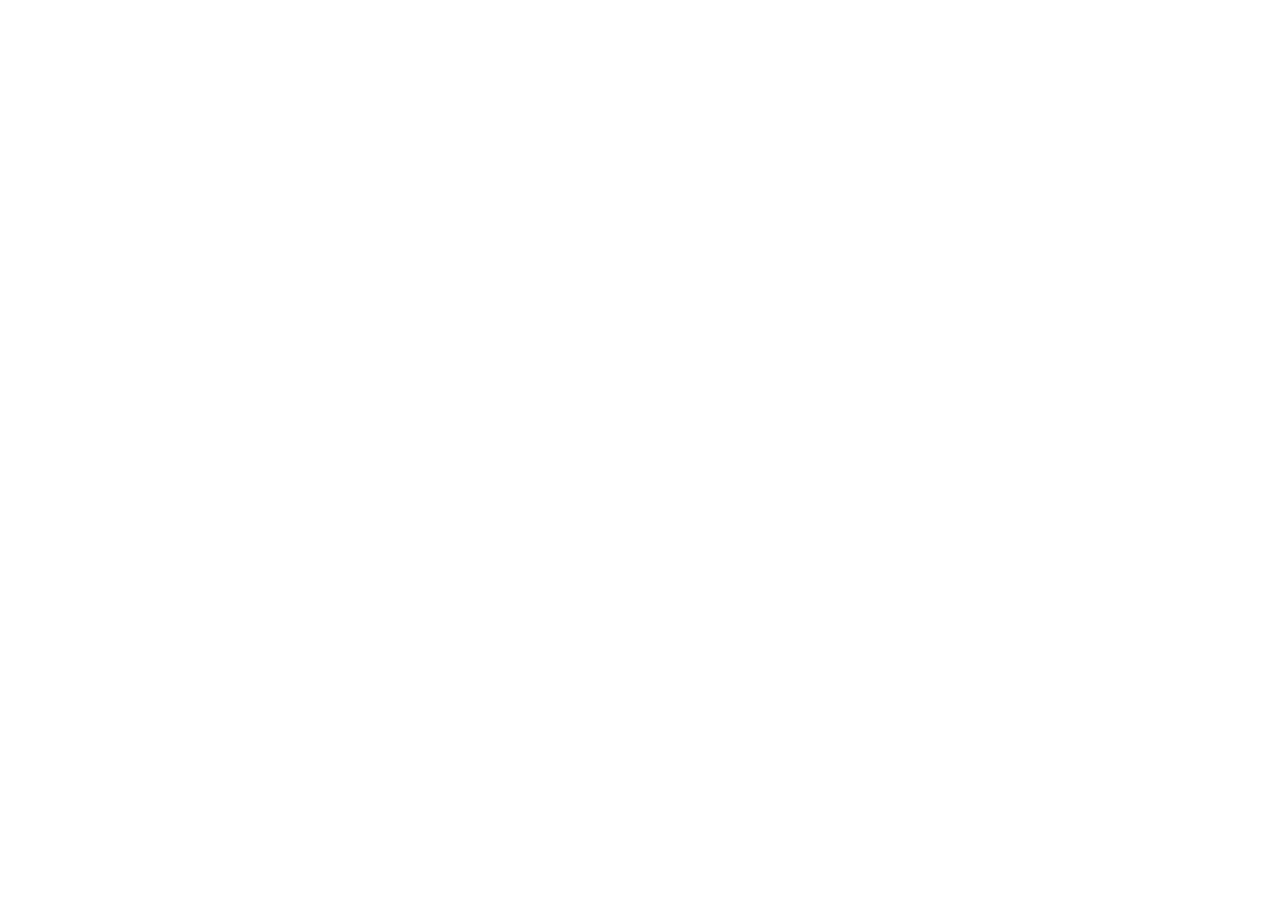
==== index.html @ aa83a511 "Match Yandex Metrika snippet" ====
<!doctype html>
<html lang="ru">
  <head>
    <meta charset="UTF-8" />
    <meta name="viewport" content="width=device-width, initial-scale=1.0" />
    <title>Анастасия Сотникова — психолог по расстройствам пищевого поведения</title>
    <meta
      name="description"
      content="Психолог по расстройствам пищевого поведения. Доказательный подход, бережная работа, онлайн-консультации."
    />
    <meta name="author" content="Анастасия Сотникова" />
    <meta name="robots" content="index,follow" />
    <link
      rel="canonical"
      href="https://sotnikova-psy.ru/"
    />
    <link rel="icon" href="/favicon.ico?v=20260410" sizes="any" />
    <link
      rel="icon"
      type="image/png"
      sizes="32x32"
      href="/favicon-32x32.png?v=20260410"
    />
    <link
      rel="icon"
      type="image/png"
      sizes="16x16"
      href="/favicon-16x16.png?v=20260410"
    />
    <link
      rel="apple-touch-icon"
      sizes="180x180"
      href="/apple-touch-icon.png?v=20260410"
    />
    <link rel="manifest" href="/site.webmanifest?v=20260410" />
    <meta name="theme-color" content="#9eb7a8" />

    <meta
      property="og:title"
      content="Анастасия Сотникова — психолог по расстройствам пищевого поведения"
    />
    <meta
      property="og:description"
      content="Доказательный подход, бережная работа, онлайн-консультации."
    />
    <meta property="og:type" content="website" />
    <meta property="og:locale" content="ru_RU" />
    <meta
      property="og:url"
      content="https://sotnikova-psy.ru/"
    />
    <meta
      property="og:image"
      content="https://sotnikova-psy.ru/og-telegram-20260512.jpeg"
    />
    <meta
      property="og:image:secure_url"
      content="https://sotnikova-psy.ru/og-telegram-20260512.jpeg"
    />
    <meta property="og:image:type" content="image/jpeg" />
    <meta property="og:image:width" content="1200" />
    <meta property="og:image:height" content="630" />
    <meta
      property="og:image:alt"
      content="Анастасия Сотникова — психолог по расстройствам пищевого поведения"
    />

    <meta name="twitter:card" content="summary_large_image" />
    <meta
      name="twitter:title"
      content="Анастасия Сотникова — психолог по расстройствам пищевого поведения"
    />
    <meta
      name="twitter:description"
      content="Доказательный подход, бережная работа, онлайн-консультации."
    />
    <meta
      name="twitter:image"
      content="https://sotnikova-psy.ru/og-telegram-20260512.jpeg"
    />

    <script type="application/ld+json">
      {
        "@context": "https://schema.org",
        "@type": "Person",
        "name": "Анастасия Сотникова",
        "jobTitle": "Психолог",
        "description": "Психолог по расстройствам пищевого поведения. Доказательный подход, бережная работа, онлайн-консультации.",
        "url": "https://sotnikova-psy.ru/",
        "areaServed": "RU",
        "knowsAbout": [
          "Расстройства пищевого поведения",
          "Когнитивно-поведенческая терапия",
          "Когнитивно-бихевиоральная терапия",
          "EMDR",
          "Психологическое консультирование"
        ]
      }
    </script>

    <script type="application/ld+json">
      {
        "@context": "https://schema.org",
        "@type": "WebSite",
        "name": "Анастасия Сотникова — психолог по расстройствам пищевого поведения",
        "url": "https://sotnikova-psy.ru/"
      }
    </script>

    <!-- Yandex.Metrika counter -->
    <script type="text/javascript">
      (function (m, e, t, r, i, k, a) {
        m[i] =
          m[i] ||
          function () {
            (m[i].a = m[i].a || []).push(arguments);
          };
        m[i].l = 1 * new Date();
        for (var j = 0; j < document.scripts.length; j++) {
          if (document.scripts[j].src === r) {
            return;
          }
        }
        (k = e.createElement(t)),
          (a = e.getElementsByTagName(t)[0]),
          (k.async = 1),
          (k.src = r),
          a.parentNode.insertBefore(k, a);
      })(window, document, "script", "https://mc.yandex.ru/metrika/tag.js", "ym");

      ym(95556724, "init", {
        webvisor: true,
        clickmap: true,
        referrer: document.referrer,
        url: location.href,
        accurateTrackBounce: true,
        trackLinks: true,
      });
    </script>
    <!-- /Yandex.Metrika counter -->
  </head>

  <body>
    <noscript>
      <div>
        <img
          src="https://mc.yandex.ru/watch/95556724"
          style="position:absolute; left:-9999px;"
          alt=""
        />
      </div>
    </noscript>
    <div id="root"></div>
    <script type="module" src="/src/main.tsx"></script>
  </body>
</html>
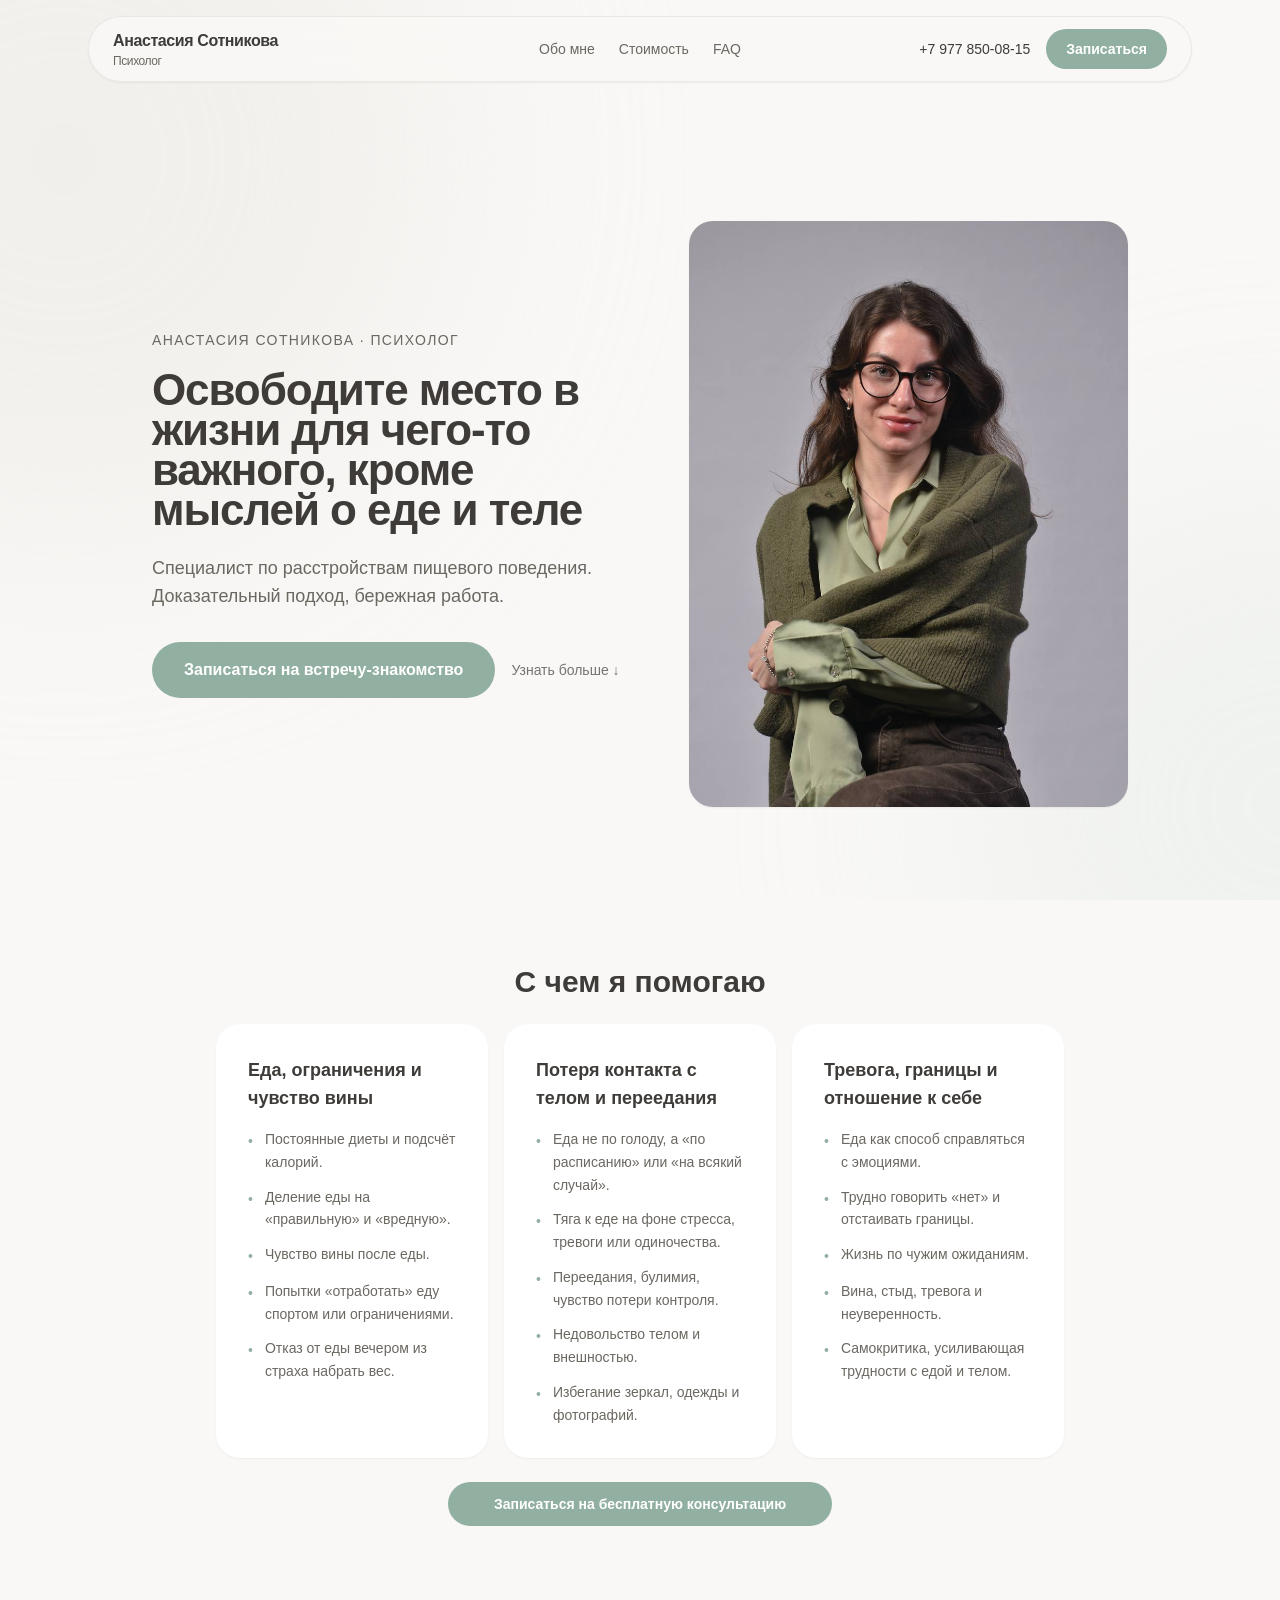
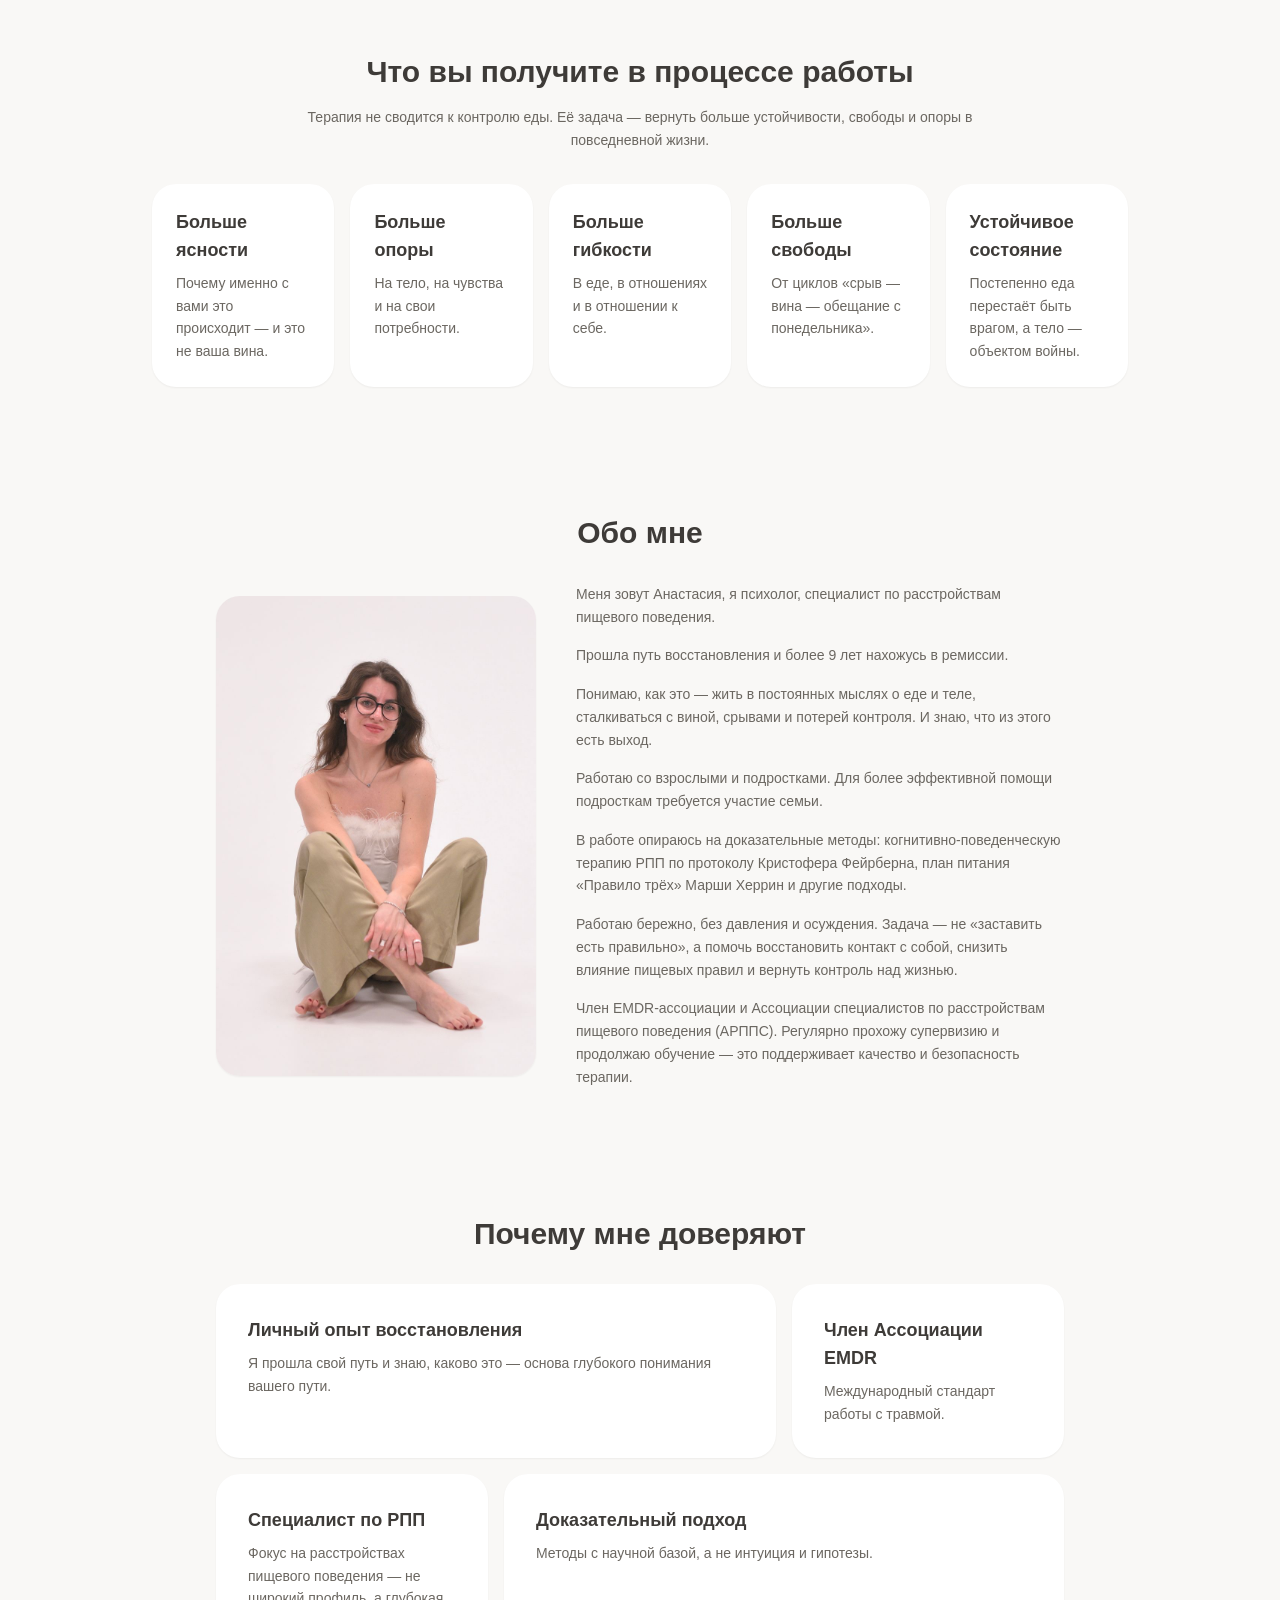
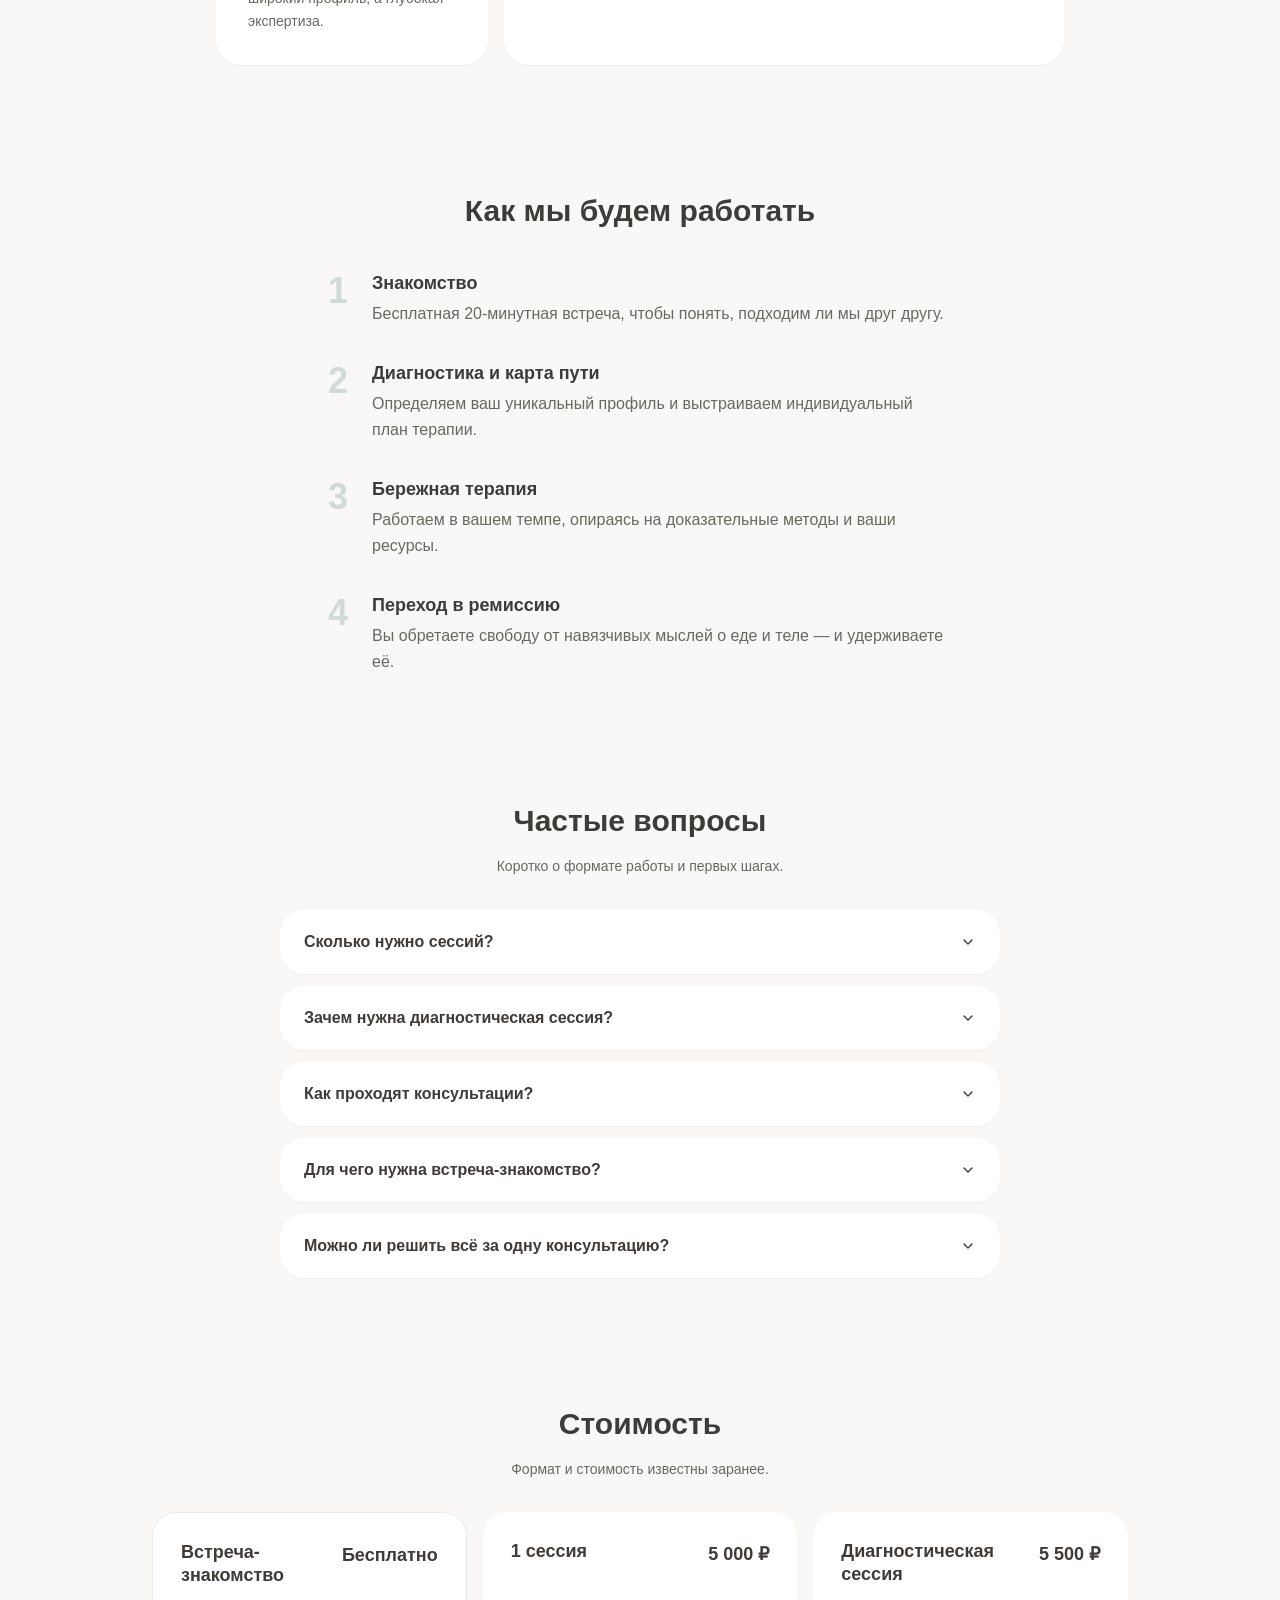
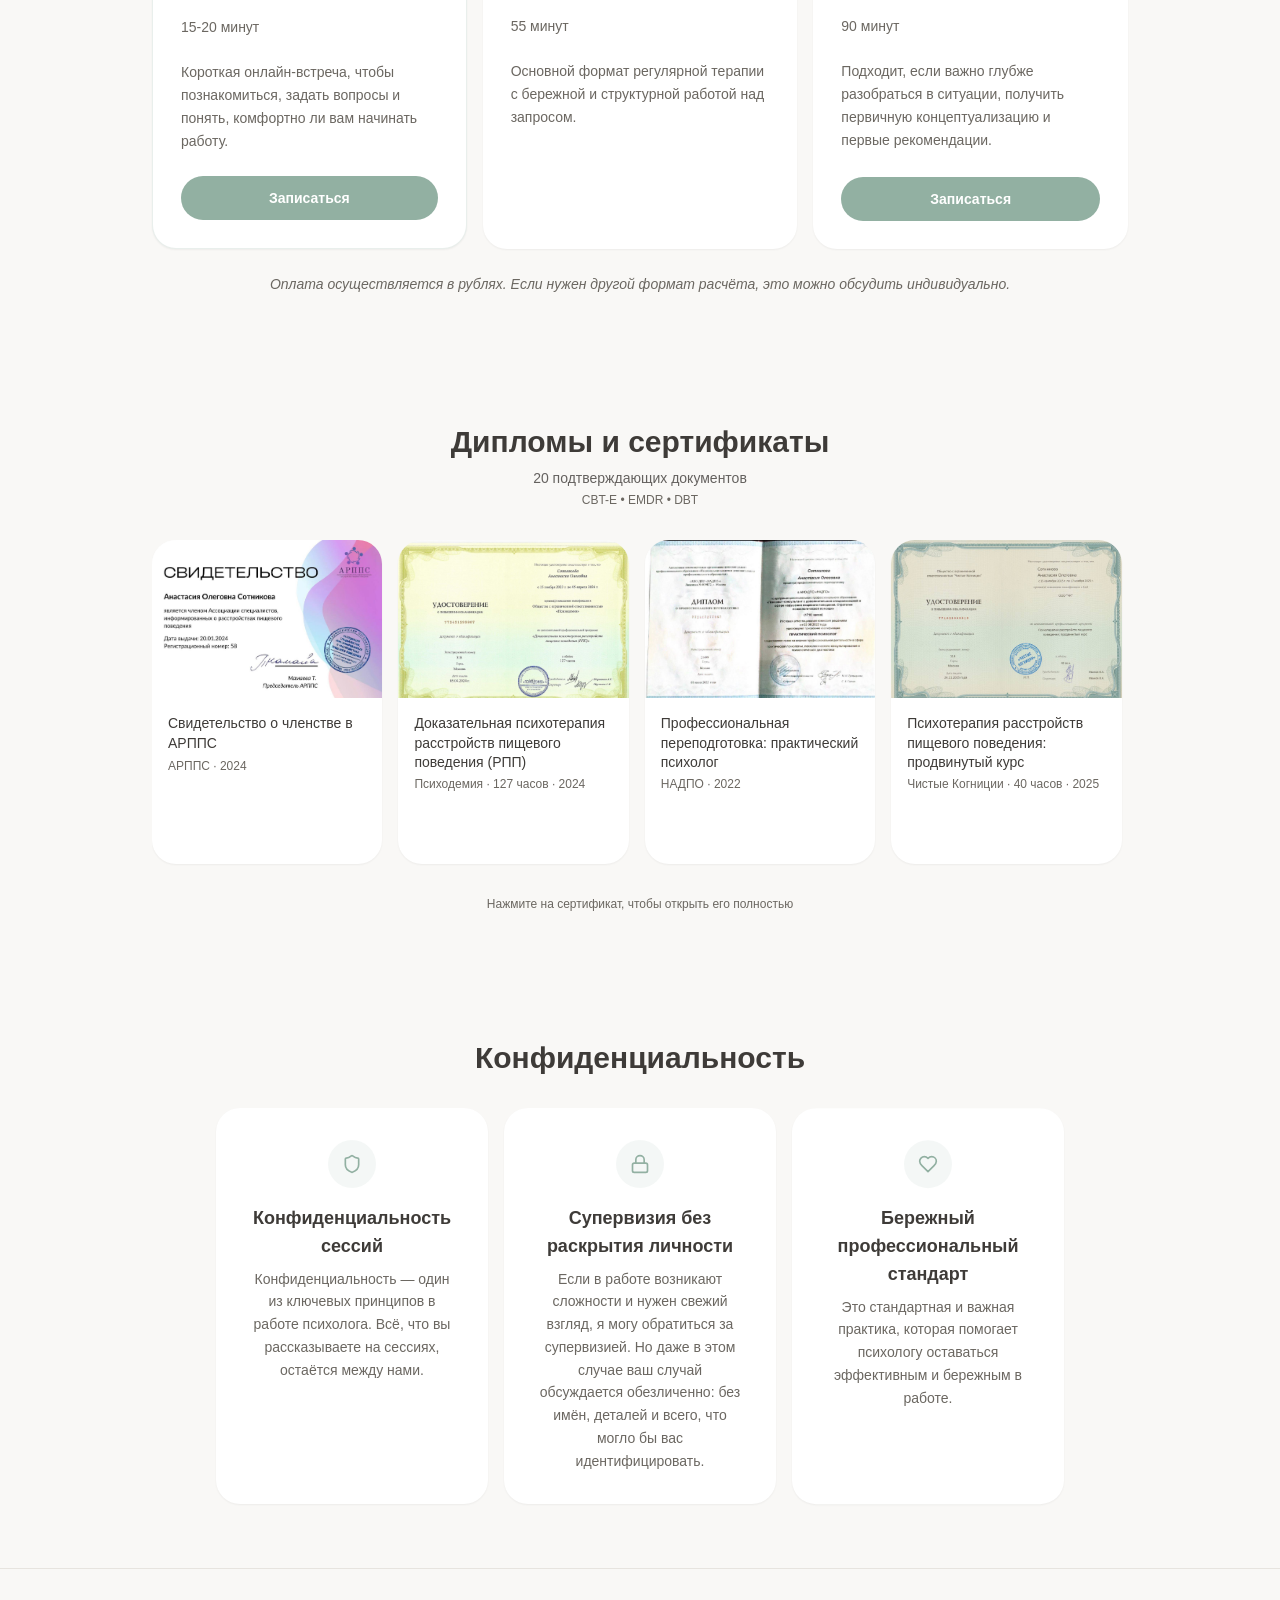
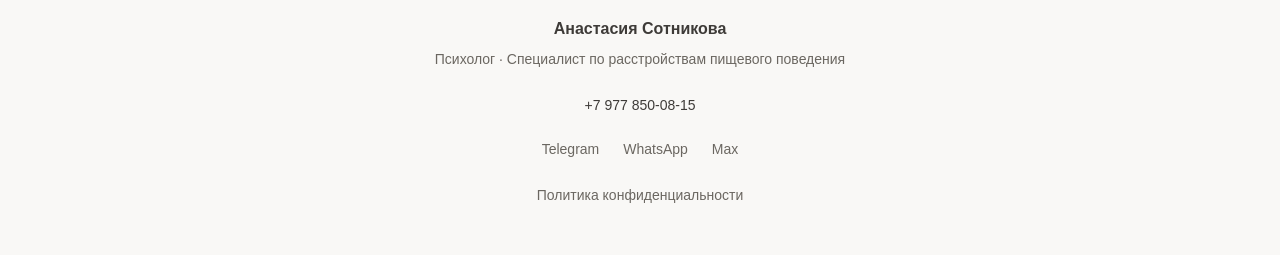
==== commit 5a73f233: "Update GitHub Pages build" ====
--- a/index.html
+++ b/index.html
@@ -14,25 +14,25 @@
       rel="canonical"
       href="https://sotnikova-psy.ru/"
     />
-    <link rel="icon" href="/favicon.ico?v=20260410" sizes="any" />
+    <link rel="icon" href="./favicon.ico?v=20260410" sizes="any" />
     <link
       rel="icon"
       type="image/png"
       sizes="32x32"
-      href="/favicon-32x32.png?v=20260410"
+      href="./favicon-32x32.png?v=20260410"
     />
     <link
       rel="icon"
       type="image/png"
       sizes="16x16"
-      href="/favicon-16x16.png?v=20260410"
+      href="./favicon-16x16.png?v=20260410"
     />
     <link
       rel="apple-touch-icon"
       sizes="180x180"
-      href="/apple-touch-icon.png?v=20260410"
+      href="./apple-touch-icon.png?v=20260410"
     />
-    <link rel="manifest" href="/site.webmanifest?v=20260410" />
+    <link rel="manifest" href="./site.webmanifest?v=20260410" />
     <meta name="theme-color" content="#9eb7a8" />
 
     <meta
@@ -138,6 +138,8 @@
       });
     </script>
     <!-- /Yandex.Metrika counter -->
+    <script type="module" crossorigin src="./assets/index-CL7wfLzm.js"></script>
+    <link rel="stylesheet" crossorigin href="./assets/index-wiKMBxIv.css">
   </head>
 
   <body>
@@ -151,6 +153,5 @@
       </div>
     </noscript>
     <div id="root"></div>
-    <script type="module" src="/src/main.tsx"></script>
   </body>
 </html>
--- a/assets/index-wiKMBxIv.css
+++ b/assets/index-wiKMBxIv.css
@@ -0,0 +1 @@
+@import"https://fonts.googleapis.com/css2?family=Manrope:wght@400;500;600;700;800&family=Inter:wght@400;500;600&display=swap";*,:before,:after{--tw-border-spacing-x: 0;--tw-border-spacing-y: 0;--tw-translate-x: 0;--tw-translate-y: 0;--tw-rotate: 0;--tw-skew-x: 0;--tw-skew-y: 0;--tw-scale-x: 1;--tw-scale-y: 1;--tw-pan-x: ;--tw-pan-y: ;--tw-pinch-zoom: ;--tw-scroll-snap-strictness: proximity;--tw-gradient-from-position: ;--tw-gradient-via-position: ;--tw-gradient-to-position: ;--tw-ordinal: ;--tw-slashed-zero: ;--tw-numeric-figure: ;--tw-numeric-spacing: ;--tw-numeric-fraction: ;--tw-ring-inset: ;--tw-ring-offset-width: 0px;--tw-ring-offset-color: #fff;--tw-ring-color: rgb(59 130 246 / .5);--tw-ring-offset-shadow: 0 0 #0000;--tw-ring-shadow: 0 0 #0000;--tw-shadow: 0 0 #0000;--tw-shadow-colored: 0 0 #0000;--tw-blur: ;--tw-brightness: ;--tw-contrast: ;--tw-grayscale: ;--tw-hue-rotate: ;--tw-invert: ;--tw-saturate: ;--tw-sepia: ;--tw-drop-shadow: ;--tw-backdrop-blur: ;--tw-backdrop-brightness: ;--tw-backdrop-contrast: ;--tw-backdrop-grayscale: ;--tw-backdrop-hue-rotate: ;--tw-backdrop-invert: ;--tw-backdrop-opacity: ;--tw-backdrop-saturate: ;--tw-backdrop-sepia: ;--tw-contain-size: ;--tw-contain-layout: ;--tw-contain-paint: ;--tw-contain-style: }::backdrop{--tw-border-spacing-x: 0;--tw-border-spacing-y: 0;--tw-translate-x: 0;--tw-translate-y: 0;--tw-rotate: 0;--tw-skew-x: 0;--tw-skew-y: 0;--tw-scale-x: 1;--tw-scale-y: 1;--tw-pan-x: ;--tw-pan-y: ;--tw-pinch-zoom: ;--tw-scroll-snap-strictness: proximity;--tw-gradient-from-position: ;--tw-gradient-via-position: ;--tw-gradient-to-position: ;--tw-ordinal: ;--tw-slashed-zero: ;--tw-numeric-figure: ;--tw-numeric-spacing: ;--tw-numeric-fraction: ;--tw-ring-inset: ;--tw-ring-offset-width: 0px;--tw-ring-offset-color: #fff;--tw-ring-color: rgb(59 130 246 / .5);--tw-ring-offset-shadow: 0 0 #0000;--tw-ring-shadow: 0 0 #0000;--tw-shadow: 0 0 #0000;--tw-shadow-colored: 0 0 #0000;--tw-blur: ;--tw-brightness: ;--tw-contrast: ;--tw-grayscale: ;--tw-hue-rotate: ;--tw-invert: ;--tw-saturate: ;--tw-sepia: ;--tw-drop-shadow: ;--tw-backdrop-blur: ;--tw-backdrop-brightness: ;--tw-backdrop-contrast: ;--tw-backdrop-grayscale: ;--tw-backdrop-hue-rotate: ;--tw-backdrop-invert: ;--tw-backdrop-opacity: ;--tw-backdrop-saturate: ;--tw-backdrop-sepia: ;--tw-contain-size: ;--tw-contain-layout: ;--tw-contain-paint: ;--tw-contain-style: }*,:before,:after{box-sizing:border-box;border-width:0;border-style:solid;border-color:#e5e7eb}:before,:after{--tw-content: ""}html,:host{line-height:1.5;-webkit-text-size-adjust:100%;-moz-tab-size:4;-o-tab-size:4;tab-size:4;font-family:ui-sans-serif,system-ui,sans-serif,"Apple Color Emoji","Segoe UI Emoji",Segoe UI Symbol,"Noto Color Emoji";font-feature-settings:normal;font-variation-settings:normal;-webkit-tap-highlight-color:transparent}body{margin:0;line-height:inherit}hr{height:0;color:inherit;border-top-width:1px}abbr:where([title]){-webkit-text-decoration:underline dotted;text-decoration:underline dotted}h1,h2,h3,h4,h5,h6{font-size:inherit;font-weight:inherit}a{color:inherit;text-decoration:inherit}b,strong{font-weight:bolder}code,kbd,samp,pre{font-family:ui-monospace,SFMono-Regular,Menlo,Monaco,Consolas,Liberation Mono,Courier New,monospace;font-feature-settings:normal;font-variation-settings:normal;font-size:1em}small{font-size:80%}sub,sup{font-size:75%;line-height:0;position:relative;vertical-align:baseline}sub{bottom:-.25em}sup{top:-.5em}table{text-indent:0;border-color:inherit;border-collapse:collapse}button,input,optgroup,select,textarea{font-family:inherit;font-feature-settings:inherit;font-variation-settings:inherit;font-size:100%;font-weight:inherit;line-height:inherit;letter-spacing:inherit;color:inherit;margin:0;padding:0}button,select{text-transform:none}button,input:where([type=button]),input:where([type=reset]),input:where([type=submit]){-webkit-appearance:button;background-color:transparent;background-image:none}:-moz-focusring{outline:auto}:-moz-ui-invalid{box-shadow:none}progress{vertical-align:baseline}::-webkit-inner-spin-button,::-webkit-outer-spin-button{height:auto}[type=search]{-webkit-appearance:textfield;outline-offset:-2px}::-webkit-search-decoration{-webkit-appearance:none}::-webkit-file-upload-button{-webkit-appearance:button;font:inherit}summary{display:list-item}blockquote,dl,dd,h1,h2,h3,h4,h5,h6,hr,figure,p,pre{margin:0}fieldset{margin:0;padding:0}legend{padding:0}ol,ul,menu{list-style:none;margin:0;padding:0}dialog{padding:0}textarea{resize:vertical}input::-moz-placeholder,textarea::-moz-placeholder{opacity:1;color:#9ca3af}input::placeholder,textarea::placeholder{opacity:1;color:#9ca3af}button,[role=button]{cursor:pointer}:disabled{cursor:default}img,svg,video,canvas,audio,iframe,embed,object{display:block;vertical-align:middle}img,video{max-width:100%;height:auto}[hidden]:where(:not([hidden=until-found])){display:none}:root{--background: 40 20% 97%;--foreground: 36 5% 23%;--card: 0 0% 100%;--card-foreground: 36 5% 23%;--popover: 0 0% 100%;--popover-foreground: 36 5% 23%;--primary: 153 16% 63%;--primary-foreground: 0 0% 100%;--secondary: 36 14% 91%;--secondary-foreground: 36 5% 23%;--muted: 36 14% 91%;--muted-foreground: 36 5% 40%;--accent: 153 16% 63%;--accent-foreground: 0 0% 100%;--destructive: 0 84.2% 60.2%;--destructive-foreground: 0 0% 100%;--border: 36 14% 89%;--input: 36 14% 89%;--ring: 153 16% 63%;--radius: 1.5rem;--sidebar-background: 0 0% 98%;--sidebar-foreground: 240 5.3% 26.1%;--sidebar-primary: 240 5.9% 10%;--sidebar-primary-foreground: 0 0% 98%;--sidebar-accent: 240 4.8% 95.9%;--sidebar-accent-foreground: 240 5.9% 10%;--sidebar-border: 220 13% 91%;--sidebar-ring: 217.2 91.2% 59.8%;--font-heading: "Manrope", sans-serif;--font-body: "Inter", sans-serif;--shadow-card: 0 1px 3px 0 hsl(36 5% 23% / .04), 0 1px 2px -1px hsl(36 5% 23% / .04);--shadow-card-hover: 0 4px 12px 0 hsl(36 5% 23% / .06)}html{scroll-behavior:smooth}*{border-color:hsl(var(--border))}body{background-color:hsl(var(--background));color:hsl(var(--foreground));font-family:var(--font-body)}h1,h2,h3,h4,h5,h6{font-family:var(--font-heading)}[id]{scroll-margin-top:7rem}.container{width:100%;margin-right:auto;margin-left:auto;padding-right:1.5rem;padding-left:1.5rem}@media (min-width: 1200px){.container{max-width:1200px}}.sr-only{position:absolute;width:1px;height:1px;padding:0;margin:-1px;overflow:hidden;clip:rect(0,0,0,0);white-space:nowrap;border-width:0}.pointer-events-none{pointer-events:none}.pointer-events-auto{pointer-events:auto}.visible{visibility:visible}.invisible{visibility:hidden}.fixed{position:fixed}.absolute{position:absolute}.relative{position:relative}.inset-0{top:0;right:0;bottom:0;left:0}.inset-x-0{left:0;right:0}.inset-y-0{top:0;bottom:0}.-bottom-1\/4{bottom:-25%}.-bottom-12{bottom:-3rem}.-left-1\/4{left:-25%}.-left-12{left:-3rem}.-right-1\/4{right:-25%}.-right-12{right:-3rem}.-top-1\/4{top:-25%}.-top-12{top:-3rem}.bottom-0{bottom:0}.bottom-6{bottom:1.5rem}.left-0{left:0}.left-1{left:.25rem}.left-1\/2{left:50%}.left-2{left:.5rem}.left-4{left:1rem}.left-\[50\%\]{left:50%}.right-0{right:0}.right-1{right:.25rem}.right-2{right:.5rem}.right-3{right:.75rem}.right-4{right:1rem}.right-6{right:1.5rem}.top-0{top:0}.top-1\.5{top:.375rem}.top-1\/2{top:50%}.top-2{top:.5rem}.top-3\.5{top:.875rem}.top-4{top:1rem}.top-\[1px\]{top:1px}.top-\[50\%\]{top:50%}.top-\[60\%\]{top:60%}.top-full{top:100%}.z-10{z-index:10}.z-20{z-index:20}.z-40{z-index:40}.z-50{z-index:50}.z-\[100\]{z-index:100}.z-\[1\]{z-index:1}.-mx-1{margin-left:-.25rem;margin-right:-.25rem}.mx-2{margin-left:.5rem;margin-right:.5rem}.mx-3\.5{margin-left:.875rem;margin-right:.875rem}.mx-auto{margin-left:auto;margin-right:auto}.my-0\.5{margin-top:.125rem;margin-bottom:.125rem}.my-1{margin-top:.25rem;margin-bottom:.25rem}.-ml-4{margin-left:-1rem}.-mt-4{margin-top:-1rem}.mb-1{margin-bottom:.25rem}.mb-10{margin-bottom:2.5rem}.mb-2{margin-bottom:.5rem}.mb-4{margin-bottom:1rem}.mb-5{margin-bottom:1.25rem}.mb-6{margin-bottom:1.5rem}.mb-8{margin-bottom:2rem}.ml-1{margin-left:.25rem}.ml-auto{margin-left:auto}.mr-2{margin-right:.5rem}.mt-0\.5{margin-top:.125rem}.mt-1{margin-top:.25rem}.mt-1\.5{margin-top:.375rem}.mt-10{margin-top:2.5rem}.mt-2{margin-top:.5rem}.mt-24{margin-top:6rem}.mt-3{margin-top:.75rem}.mt-4{margin-top:1rem}.mt-5{margin-top:1.25rem}.mt-6{margin-top:1.5rem}.mt-8{margin-top:2rem}.mt-\[8vh\]{margin-top:8vh}.mt-auto{margin-top:auto}.block{display:block}.inline-block{display:inline-block}.flex{display:flex}.inline-flex{display:inline-flex}.table{display:table}.grid{display:grid}.hidden{display:none}.aspect-\[16\/11\]{aspect-ratio:16/11}.aspect-square{aspect-ratio:1 / 1}.aspect-video{aspect-ratio:16 / 9}.size-4{width:1rem;height:1rem}.h-1\.5{height:.375rem}.h-10{height:2.5rem}.h-11{height:2.75rem}.h-12{height:3rem}.h-14{height:3.5rem}.h-2{height:.5rem}.h-2\.5{height:.625rem}.h-3{height:.75rem}.h-3\.5{height:.875rem}.h-32{height:8rem}.h-4{height:1rem}.h-5{height:1.25rem}.h-6{height:1.5rem}.h-64{height:16rem}.h-7{height:1.75rem}.h-8{height:2rem}.h-9{height:2.25rem}.h-\[1px\]{height:1px}.h-\[26rem\]{height:26rem}.h-\[50vw\]{height:50vw}.h-\[60vw\]{height:60vw}.h-\[var\(--radix-navigation-menu-viewport-height\)\]{height:var(--radix-navigation-menu-viewport-height)}.h-\[var\(--radix-select-trigger-height\)\]{height:var(--radix-select-trigger-height)}.h-auto{height:auto}.h-full{height:100%}.h-px{height:1px}.h-svh{height:100svh}.max-h-96{max-height:24rem}.max-h-\[300px\]{max-height:300px}.max-h-\[86vh\]{max-height:86vh}.max-h-screen{max-height:100vh}.min-h-0{min-height:0px}.min-h-\[2\.5rem\]{min-height:2.5rem}.min-h-\[80px\]{min-height:80px}.min-h-screen{min-height:100vh}.min-h-svh{min-height:100svh}.w-0{width:0px}.w-1{width:.25rem}.w-10{width:2.5rem}.w-11{width:2.75rem}.w-12{width:3rem}.w-14{width:3.5rem}.w-2{width:.5rem}.w-2\.5{width:.625rem}.w-3{width:.75rem}.w-3\.5{width:.875rem}.w-3\/4{width:75%}.w-32{width:8rem}.w-4{width:1rem}.w-5{width:1.25rem}.w-6{width:1.5rem}.w-64{width:16rem}.w-7{width:1.75rem}.w-72{width:18rem}.w-8{width:2rem}.w-9{width:2.25rem}.w-\[--sidebar-width\]{width:var(--sidebar-width)}.w-\[100px\]{width:100px}.w-\[1px\]{width:1px}.w-\[50vw\]{width:50vw}.w-\[60vw\]{width:60vw}.w-\[72vw\]{width:72vw}.w-auto{width:auto}.w-full{width:100%}.w-max{width:-moz-max-content;width:max-content}.w-px{width:1px}.min-w-0{min-width:0px}.min-w-5{min-width:1.25rem}.min-w-\[12rem\]{min-width:12rem}.min-w-\[8rem\]{min-width:8rem}.min-w-\[var\(--radix-select-trigger-width\)\]{min-width:var(--radix-select-trigger-width)}.max-w-2xl{max-width:42rem}.max-w-3xl{max-width:48rem}.max-w-4xl{max-width:56rem}.max-w-5xl{max-width:64rem}.max-w-6xl{max-width:72rem}.max-w-\[--skeleton-width\]{max-width:var(--skeleton-width)}.max-w-\[520px\]{max-width:520px}.max-w-\[92vw\]{max-width:92vw}.max-w-lg{max-width:32rem}.max-w-max{max-width:-moz-max-content;max-width:max-content}.max-w-md{max-width:28rem}.max-w-none{max-width:none}.max-w-sm{max-width:24rem}.flex-1{flex:1 1 0%}.flex-shrink-0,.shrink-0{flex-shrink:0}.grow{flex-grow:1}.grow-0{flex-grow:0}.basis-full{flex-basis:100%}.caption-bottom{caption-side:bottom}.border-collapse{border-collapse:collapse}.-translate-x-1\/2{--tw-translate-x: -50%;transform:translate(var(--tw-translate-x),var(--tw-translate-y)) rotate(var(--tw-rotate)) skew(var(--tw-skew-x)) skewY(var(--tw-skew-y)) scaleX(var(--tw-scale-x)) scaleY(var(--tw-scale-y))}.-translate-x-3{--tw-translate-x: -.75rem;transform:translate(var(--tw-translate-x),var(--tw-translate-y)) rotate(var(--tw-rotate)) skew(var(--tw-skew-x)) skewY(var(--tw-skew-y)) scaleX(var(--tw-scale-x)) scaleY(var(--tw-scale-y))}.-translate-x-px{--tw-translate-x: -1px;transform:translate(var(--tw-translate-x),var(--tw-translate-y)) rotate(var(--tw-rotate)) skew(var(--tw-skew-x)) skewY(var(--tw-skew-y)) scaleX(var(--tw-scale-x)) scaleY(var(--tw-scale-y))}.-translate-y-1\/2{--tw-translate-y: -50%;transform:translate(var(--tw-translate-x),var(--tw-translate-y)) rotate(var(--tw-rotate)) skew(var(--tw-skew-x)) skewY(var(--tw-skew-y)) scaleX(var(--tw-scale-x)) scaleY(var(--tw-scale-y))}.translate-x-3{--tw-translate-x: .75rem;transform:translate(var(--tw-translate-x),var(--tw-translate-y)) rotate(var(--tw-rotate)) skew(var(--tw-skew-x)) skewY(var(--tw-skew-y)) scaleX(var(--tw-scale-x)) scaleY(var(--tw-scale-y))}.translate-x-\[-50\%\]{--tw-translate-x: -50%;transform:translate(var(--tw-translate-x),var(--tw-translate-y)) rotate(var(--tw-rotate)) skew(var(--tw-skew-x)) skewY(var(--tw-skew-y)) scaleX(var(--tw-scale-x)) scaleY(var(--tw-scale-y))}.translate-x-px{--tw-translate-x: 1px;transform:translate(var(--tw-translate-x),var(--tw-translate-y)) rotate(var(--tw-rotate)) skew(var(--tw-skew-x)) skewY(var(--tw-skew-y)) scaleX(var(--tw-scale-x)) scaleY(var(--tw-scale-y))}.translate-y-\[-50\%\]{--tw-translate-y: -50%;transform:translate(var(--tw-translate-x),var(--tw-translate-y)) rotate(var(--tw-rotate)) skew(var(--tw-skew-x)) skewY(var(--tw-skew-y)) scaleX(var(--tw-scale-x)) scaleY(var(--tw-scale-y))}.rotate-45{--tw-rotate: 45deg;transform:translate(var(--tw-translate-x),var(--tw-translate-y)) rotate(var(--tw-rotate)) skew(var(--tw-skew-x)) skewY(var(--tw-skew-y)) scaleX(var(--tw-scale-x)) scaleY(var(--tw-scale-y))}.rotate-90{--tw-rotate: 90deg;transform:translate(var(--tw-translate-x),var(--tw-translate-y)) rotate(var(--tw-rotate)) skew(var(--tw-skew-x)) skewY(var(--tw-skew-y)) scaleX(var(--tw-scale-x)) scaleY(var(--tw-scale-y))}.transform{transform:translate(var(--tw-translate-x),var(--tw-translate-y)) rotate(var(--tw-rotate)) skew(var(--tw-skew-x)) skewY(var(--tw-skew-y)) scaleX(var(--tw-scale-x)) scaleY(var(--tw-scale-y))}@keyframes pulse{50%{opacity:.5}}.animate-pulse{animation:pulse 2s cubic-bezier(.4,0,.6,1) infinite}.cursor-default{cursor:default}.cursor-pointer{cursor:pointer}.touch-none{touch-action:none}.select-none{-webkit-user-select:none;-moz-user-select:none;user-select:none}.snap-x{scroll-snap-type:x var(--tw-scroll-snap-strictness)}.snap-mandatory{--tw-scroll-snap-strictness: mandatory}.snap-start{scroll-snap-align:start}.list-disc{list-style-type:disc}.list-none{list-style-type:none}.grid-cols-1{grid-template-columns:repeat(1,minmax(0,1fr))}.grid-cols-\[1fr_auto\]{grid-template-columns:1fr auto}.flex-row{flex-direction:row}.flex-col{flex-direction:column}.flex-col-reverse{flex-direction:column-reverse}.flex-wrap{flex-wrap:wrap}.items-start{align-items:flex-start}.items-end{align-items:flex-end}.items-center{align-items:center}.items-stretch{align-items:stretch}.justify-center{justify-content:center}.justify-between{justify-content:space-between}.gap-1{gap:.25rem}.gap-1\.5{gap:.375rem}.gap-10{gap:2.5rem}.gap-2{gap:.5rem}.gap-3{gap:.75rem}.gap-4{gap:1rem}.gap-6{gap:1.5rem}.space-x-1>:not([hidden])~:not([hidden]){--tw-space-x-reverse: 0;margin-right:calc(.25rem * var(--tw-space-x-reverse));margin-left:calc(.25rem * calc(1 - var(--tw-space-x-reverse)))}.space-x-4>:not([hidden])~:not([hidden]){--tw-space-x-reverse: 0;margin-right:calc(1rem * var(--tw-space-x-reverse));margin-left:calc(1rem * calc(1 - var(--tw-space-x-reverse)))}.space-y-1>:not([hidden])~:not([hidden]){--tw-space-y-reverse: 0;margin-top:calc(.25rem * calc(1 - var(--tw-space-y-reverse)));margin-bottom:calc(.25rem * var(--tw-space-y-reverse))}.space-y-1\.5>:not([hidden])~:not([hidden]){--tw-space-y-reverse: 0;margin-top:calc(.375rem * calc(1 - var(--tw-space-y-reverse)));margin-bottom:calc(.375rem * var(--tw-space-y-reverse))}.space-y-2>:not([hidden])~:not([hidden]){--tw-space-y-reverse: 0;margin-top:calc(.5rem * calc(1 - var(--tw-space-y-reverse)));margin-bottom:calc(.5rem * var(--tw-space-y-reverse))}.space-y-3>:not([hidden])~:not([hidden]){--tw-space-y-reverse: 0;margin-top:calc(.75rem * calc(1 - var(--tw-space-y-reverse)));margin-bottom:calc(.75rem * var(--tw-space-y-reverse))}.space-y-4>:not([hidden])~:not([hidden]){--tw-space-y-reverse: 0;margin-top:calc(1rem * calc(1 - var(--tw-space-y-reverse)));margin-bottom:calc(1rem * var(--tw-space-y-reverse))}.space-y-8>:not([hidden])~:not([hidden]){--tw-space-y-reverse: 0;margin-top:calc(2rem * calc(1 - var(--tw-space-y-reverse)));margin-bottom:calc(2rem * var(--tw-space-y-reverse))}.justify-self-end{justify-self:end}.justify-self-center{justify-self:center}.overflow-auto{overflow:auto}.overflow-hidden{overflow:hidden}.overflow-x-auto{overflow-x:auto}.overflow-y-auto{overflow-y:auto}.overflow-x-hidden{overflow-x:hidden}.scroll-smooth{scroll-behavior:smooth}.whitespace-nowrap{white-space:nowrap}.break-words{overflow-wrap:break-word}.rounded-\[1\.5rem\]{border-radius:1.5rem}.rounded-\[24px\]{border-radius:24px}.rounded-\[28px\]{border-radius:28px}.rounded-\[2px\]{border-radius:2px}.rounded-\[2rem\]{border-radius:2rem}.rounded-\[inherit\]{border-radius:inherit}.rounded-full{border-radius:9999px}.rounded-lg{border-radius:var(--radius)}.rounded-md{border-radius:calc(var(--radius) - 2px)}.rounded-sm{border-radius:calc(var(--radius) - 4px)}.rounded-t-\[10px\]{border-top-left-radius:10px;border-top-right-radius:10px}.rounded-tl-sm{border-top-left-radius:calc(var(--radius) - 4px)}.border{border-width:1px}.border-2{border-width:2px}.border-4{border-width:4px}.border-\[1\.5px\]{border-width:1.5px}.border-y{border-top-width:1px;border-bottom-width:1px}.border-b{border-bottom-width:1px}.border-l{border-left-width:1px}.border-r{border-right-width:1px}.border-t{border-top-width:1px}.border-dashed{border-style:dashed}.border-none{border-style:none}.border-\[--color-border\]{border-color:var(--color-border)}.border-border{border-color:hsl(var(--border))}.border-border\/50{border-color:hsl(var(--border) / .5)}.border-border\/60{border-color:hsl(var(--border) / .6)}.border-border\/70{border-color:hsl(var(--border) / .7)}.border-border\/80{border-color:hsl(var(--border) / .8)}.border-card{border-color:hsl(var(--card))}.border-destructive{border-color:hsl(var(--destructive))}.border-destructive\/50{border-color:hsl(var(--destructive) / .5)}.border-input{border-color:hsl(var(--input))}.border-primary{border-color:hsl(var(--primary))}.border-primary\/20{border-color:hsl(var(--primary) / .2)}.border-sidebar-border{border-color:hsl(var(--sidebar-border))}.border-transparent{border-color:transparent}.border-l-transparent{border-left-color:transparent}.border-t-transparent{border-top-color:transparent}.bg-\[--color-bg\]{background-color:var(--color-bg)}.bg-accent{background-color:hsl(var(--accent))}.bg-background{background-color:hsl(var(--background))}.bg-background\/60{background-color:hsl(var(--background) / .6)}.bg-background\/85{background-color:hsl(var(--background) / .85)}.bg-background\/95{background-color:hsl(var(--background) / .95)}.bg-black\/25{background-color:#00000040}.bg-black\/75{background-color:#000000bf}.bg-black\/80{background-color:#000c}.bg-border{background-color:hsl(var(--border))}.bg-card{background-color:hsl(var(--card))}.bg-destructive{background-color:hsl(var(--destructive))}.bg-foreground{background-color:hsl(var(--foreground))}.bg-muted{background-color:hsl(var(--muted))}.bg-muted\/50{background-color:hsl(var(--muted) / .5)}.bg-popover{background-color:hsl(var(--popover))}.bg-primary{background-color:hsl(var(--primary))}.bg-primary\/10{background-color:hsl(var(--primary) / .1)}.bg-primary\/35{background-color:hsl(var(--primary) / .35)}.bg-primary\/5{background-color:hsl(var(--primary) / .05)}.bg-secondary{background-color:hsl(var(--secondary))}.bg-sidebar{background-color:hsl(var(--sidebar-background))}.bg-sidebar-border{background-color:hsl(var(--sidebar-border))}.bg-transparent{background-color:transparent}.bg-white\/10{background-color:#ffffff1a}.fill-current{fill:currentColor}.object-contain{-o-object-fit:contain;object-fit:contain}.object-cover{-o-object-fit:cover;object-fit:cover}.object-top{-o-object-position:top;object-position:top}.p-0{padding:0}.p-1{padding:.25rem}.p-2{padding:.5rem}.p-3{padding:.75rem}.p-4{padding:1rem}.p-6{padding:1.5rem}.p-7{padding:1.75rem}.p-8{padding:2rem}.p-\[1px\]{padding:1px}.px-1{padding-left:.25rem;padding-right:.25rem}.px-2{padding-left:.5rem;padding-right:.5rem}.px-2\.5{padding-left:.625rem;padding-right:.625rem}.px-3{padding-left:.75rem;padding-right:.75rem}.px-4{padding-left:1rem;padding-right:1rem}.px-5{padding-left:1.25rem;padding-right:1.25rem}.px-6{padding-left:1.5rem;padding-right:1.5rem}.px-8{padding-left:2rem;padding-right:2rem}.py-0\.5{padding-top:.125rem;padding-bottom:.125rem}.py-1{padding-top:.25rem;padding-bottom:.25rem}.py-1\.5{padding-top:.375rem;padding-bottom:.375rem}.py-12{padding-top:3rem;padding-bottom:3rem}.py-16{padding-top:4rem;padding-bottom:4rem}.py-2{padding-top:.5rem;padding-bottom:.5rem}.py-2\.5{padding-top:.625rem;padding-bottom:.625rem}.py-3{padding-top:.75rem;padding-bottom:.75rem}.py-4{padding-top:1rem;padding-bottom:1rem}.py-5{padding-top:1.25rem;padding-bottom:1.25rem}.py-6{padding-top:1.5rem;padding-bottom:1.5rem}.py-8{padding-top:2rem;padding-bottom:2rem}.pb-12{padding-bottom:3rem}.pb-3{padding-bottom:.75rem}.pb-4{padding-bottom:1rem}.pb-5{padding-bottom:1.25rem}.pl-2\.5{padding-left:.625rem}.pl-4{padding-left:1rem}.pl-5{padding-left:1.25rem}.pl-8{padding-left:2rem}.pr-2{padding-right:.5rem}.pr-2\.5{padding-right:.625rem}.pr-8{padding-right:2rem}.pt-0{padding-top:0}.pt-1{padding-top:.25rem}.pt-28{padding-top:7rem}.pt-3{padding-top:.75rem}.pt-4{padding-top:1rem}.text-left{text-align:left}.text-center{text-align:center}.align-middle{vertical-align:middle}.font-body{font-family:Inter,sans-serif}.font-heading{font-family:Manrope,sans-serif}.font-mono{font-family:ui-monospace,SFMono-Regular,Menlo,Monaco,Consolas,Liberation Mono,Courier New,monospace}.text-2xl{font-size:1.5rem;line-height:2rem}.text-3xl{font-size:1.875rem;line-height:2.25rem}.text-4xl{font-size:2.25rem;line-height:2.5rem}.text-\[0\.8rem\]{font-size:.8rem}.text-\[1\.65rem\]{font-size:1.65rem}.text-\[11px\]{font-size:11px}.text-base{font-size:1rem;line-height:1.5rem}.text-lg{font-size:1.125rem;line-height:1.75rem}.text-sm{font-size:.875rem;line-height:1.25rem}.text-xl{font-size:1.25rem;line-height:1.75rem}.text-xs{font-size:.75rem;line-height:1rem}.font-bold{font-weight:700}.font-medium{font-weight:500}.font-normal{font-weight:400}.font-semibold{font-weight:600}.uppercase{text-transform:uppercase}.italic{font-style:italic}.tabular-nums{--tw-numeric-spacing: tabular-nums;font-variant-numeric:var(--tw-ordinal) var(--tw-slashed-zero) var(--tw-numeric-figure) var(--tw-numeric-spacing) var(--tw-numeric-fraction)}.leading-none{line-height:1}.leading-relaxed{line-height:1.625}.leading-snug{line-height:1.375}.leading-tight{line-height:1.25}.tracking-tight{letter-spacing:-.025em}.tracking-widest{letter-spacing:.1em}.text-accent-foreground{color:hsl(var(--accent-foreground))}.text-card-foreground{color:hsl(var(--card-foreground))}.text-current{color:currentColor}.text-destructive{color:hsl(var(--destructive))}.text-destructive-foreground{color:hsl(var(--destructive-foreground))}.text-foreground{color:hsl(var(--foreground))}.text-foreground\/50{color:hsl(var(--foreground) / .5)}.text-foreground\/60{color:hsl(var(--foreground) / .6)}.text-foreground\/70{color:hsl(var(--foreground) / .7)}.text-foreground\/80{color:hsl(var(--foreground) / .8)}.text-muted-foreground{color:hsl(var(--muted-foreground))}.text-popover-foreground{color:hsl(var(--popover-foreground))}.text-primary{color:hsl(var(--primary))}.text-primary-foreground{color:hsl(var(--primary-foreground))}.text-primary-foreground\/60{color:hsl(var(--primary-foreground) / .6)}.text-primary-foreground\/70{color:hsl(var(--primary-foreground) / .7)}.text-primary-foreground\/80{color:hsl(var(--primary-foreground) / .8)}.text-primary\/40{color:hsl(var(--primary) / .4)}.text-secondary-foreground{color:hsl(var(--secondary-foreground))}.text-sidebar-foreground{color:hsl(var(--sidebar-foreground))}.text-sidebar-foreground\/70{color:hsl(var(--sidebar-foreground) / .7)}.text-white{--tw-text-opacity: 1;color:rgb(255 255 255 / var(--tw-text-opacity, 1))}.text-white\/90{color:#ffffffe6}.underline{text-decoration-line:underline}.underline-offset-2{text-underline-offset:2px}.underline-offset-4{text-underline-offset:4px}.opacity-0{opacity:0}.opacity-30{opacity:.3}.opacity-40{opacity:.4}.opacity-50{opacity:.5}.opacity-60{opacity:.6}.opacity-70{opacity:.7}.opacity-90{opacity:.9}.shadow-2xl{--tw-shadow: 0 25px 50px -12px rgb(0 0 0 / .25);--tw-shadow-colored: 0 25px 50px -12px var(--tw-shadow-color);box-shadow:var(--tw-ring-offset-shadow, 0 0 #0000),var(--tw-ring-shadow, 0 0 #0000),var(--tw-shadow)}.shadow-\[0_0_0_1px_hsl\(var\(--sidebar-border\)\)\]{--tw-shadow: 0 0 0 1px hsl(var(--sidebar-border));--tw-shadow-colored: 0 0 0 1px var(--tw-shadow-color);box-shadow:var(--tw-ring-offset-shadow, 0 0 #0000),var(--tw-ring-shadow, 0 0 #0000),var(--tw-shadow)}.shadow-lg{--tw-shadow: 0 10px 15px -3px rgb(0 0 0 / .1), 0 4px 6px -4px rgb(0 0 0 / .1);--tw-shadow-colored: 0 10px 15px -3px var(--tw-shadow-color), 0 4px 6px -4px var(--tw-shadow-color);box-shadow:var(--tw-ring-offset-shadow, 0 0 #0000),var(--tw-ring-shadow, 0 0 #0000),var(--tw-shadow)}.shadow-md{--tw-shadow: 0 4px 6px -1px rgb(0 0 0 / .1), 0 2px 4px -2px rgb(0 0 0 / .1);--tw-shadow-colored: 0 4px 6px -1px var(--tw-shadow-color), 0 2px 4px -2px var(--tw-shadow-color);box-shadow:var(--tw-ring-offset-shadow, 0 0 #0000),var(--tw-ring-shadow, 0 0 #0000),var(--tw-shadow)}.shadow-none{--tw-shadow: 0 0 #0000;--tw-shadow-colored: 0 0 #0000;box-shadow:var(--tw-ring-offset-shadow, 0 0 #0000),var(--tw-ring-shadow, 0 0 #0000),var(--tw-shadow)}.shadow-sm{--tw-shadow: 0 1px 2px 0 rgb(0 0 0 / .05);--tw-shadow-colored: 0 1px 2px 0 var(--tw-shadow-color);box-shadow:var(--tw-ring-offset-shadow, 0 0 #0000),var(--tw-ring-shadow, 0 0 #0000),var(--tw-shadow)}.shadow-xl{--tw-shadow: 0 20px 25px -5px rgb(0 0 0 / .1), 0 8px 10px -6px rgb(0 0 0 / .1);--tw-shadow-colored: 0 20px 25px -5px var(--tw-shadow-color), 0 8px 10px -6px var(--tw-shadow-color);box-shadow:var(--tw-ring-offset-shadow, 0 0 #0000),var(--tw-ring-shadow, 0 0 #0000),var(--tw-shadow)}.outline-none{outline:2px solid transparent;outline-offset:2px}.outline{outline-style:solid}.ring-0{--tw-ring-offset-shadow: var(--tw-ring-inset) 0 0 0 var(--tw-ring-offset-width) var(--tw-ring-offset-color);--tw-ring-shadow: var(--tw-ring-inset) 0 0 0 calc(0px + var(--tw-ring-offset-width)) var(--tw-ring-color);box-shadow:var(--tw-ring-offset-shadow),var(--tw-ring-shadow),var(--tw-shadow, 0 0 #0000)}.ring-2{--tw-ring-offset-shadow: var(--tw-ring-inset) 0 0 0 var(--tw-ring-offset-width) var(--tw-ring-offset-color);--tw-ring-shadow: var(--tw-ring-inset) 0 0 0 calc(2px + var(--tw-ring-offset-width)) var(--tw-ring-color);box-shadow:var(--tw-ring-offset-shadow),var(--tw-ring-shadow),var(--tw-shadow, 0 0 #0000)}.ring-ring{--tw-ring-color: hsl(var(--ring))}.ring-sidebar-ring{--tw-ring-color: hsl(var(--sidebar-ring))}.ring-offset-background{--tw-ring-offset-color: hsl(var(--background))}.blur-\[120px\]{--tw-blur: blur(120px);filter:var(--tw-blur) var(--tw-brightness) var(--tw-contrast) var(--tw-grayscale) var(--tw-hue-rotate) var(--tw-invert) var(--tw-saturate) var(--tw-sepia) var(--tw-drop-shadow)}.filter{filter:var(--tw-blur) var(--tw-brightness) var(--tw-contrast) var(--tw-grayscale) var(--tw-hue-rotate) var(--tw-invert) var(--tw-saturate) var(--tw-sepia) var(--tw-drop-shadow)}.backdrop-blur-md{--tw-backdrop-blur: blur(12px);-webkit-backdrop-filter:var(--tw-backdrop-blur) var(--tw-backdrop-brightness) var(--tw-backdrop-contrast) var(--tw-backdrop-grayscale) var(--tw-backdrop-hue-rotate) var(--tw-backdrop-invert) var(--tw-backdrop-opacity) var(--tw-backdrop-saturate) var(--tw-backdrop-sepia);backdrop-filter:var(--tw-backdrop-blur) var(--tw-backdrop-brightness) var(--tw-backdrop-contrast) var(--tw-backdrop-grayscale) var(--tw-backdrop-hue-rotate) var(--tw-backdrop-invert) var(--tw-backdrop-opacity) var(--tw-backdrop-saturate) var(--tw-backdrop-sepia)}.backdrop-blur-sm{--tw-backdrop-blur: blur(4px);-webkit-backdrop-filter:var(--tw-backdrop-blur) var(--tw-backdrop-brightness) var(--tw-backdrop-contrast) var(--tw-backdrop-grayscale) var(--tw-backdrop-hue-rotate) var(--tw-backdrop-invert) var(--tw-backdrop-opacity) var(--tw-backdrop-saturate) var(--tw-backdrop-sepia);backdrop-filter:var(--tw-backdrop-blur) var(--tw-backdrop-brightness) var(--tw-backdrop-contrast) var(--tw-backdrop-grayscale) var(--tw-backdrop-hue-rotate) var(--tw-backdrop-invert) var(--tw-backdrop-opacity) var(--tw-backdrop-saturate) var(--tw-backdrop-sepia)}.transition{transition-property:color,background-color,border-color,text-decoration-color,fill,stroke,opacity,box-shadow,transform,filter,-webkit-backdrop-filter;transition-property:color,background-color,border-color,text-decoration-color,fill,stroke,opacity,box-shadow,transform,filter,backdrop-filter;transition-property:color,background-color,border-color,text-decoration-color,fill,stroke,opacity,box-shadow,transform,filter,backdrop-filter,-webkit-backdrop-filter;transition-timing-function:cubic-bezier(.4,0,.2,1);transition-duration:.15s}.transition-\[left\,right\,width\]{transition-property:left,right,width;transition-timing-function:cubic-bezier(.4,0,.2,1);transition-duration:.15s}.transition-\[margin\,opa\]{transition-property:margin,opa;transition-timing-function:cubic-bezier(.4,0,.2,1);transition-duration:.15s}.transition-\[width\,height\,padding\]{transition-property:width,height,padding;transition-timing-function:cubic-bezier(.4,0,.2,1);transition-duration:.15s}.transition-\[width\]{transition-property:width;transition-timing-function:cubic-bezier(.4,0,.2,1);transition-duration:.15s}.transition-all{transition-property:all;transition-timing-function:cubic-bezier(.4,0,.2,1);transition-duration:.15s}.transition-colors{transition-property:color,background-color,border-color,text-decoration-color,fill,stroke;transition-timing-function:cubic-bezier(.4,0,.2,1);transition-duration:.15s}.transition-opacity{transition-property:opacity;transition-timing-function:cubic-bezier(.4,0,.2,1);transition-duration:.15s}.transition-transform{transition-property:transform;transition-timing-function:cubic-bezier(.4,0,.2,1);transition-duration:.15s}.duration-1000{transition-duration:1s}.duration-200{transition-duration:.2s}.duration-300{transition-duration:.3s}.ease-in-out{transition-timing-function:cubic-bezier(.4,0,.2,1)}.ease-linear{transition-timing-function:linear}@keyframes enter{0%{opacity:var(--tw-enter-opacity, 1);transform:translate3d(var(--tw-enter-translate-x, 0),var(--tw-enter-translate-y, 0),0) scale3d(var(--tw-enter-scale, 1),var(--tw-enter-scale, 1),var(--tw-enter-scale, 1)) rotate(var(--tw-enter-rotate, 0))}}@keyframes exit{to{opacity:var(--tw-exit-opacity, 1);transform:translate3d(var(--tw-exit-translate-x, 0),var(--tw-exit-translate-y, 0),0) scale3d(var(--tw-exit-scale, 1),var(--tw-exit-scale, 1),var(--tw-exit-scale, 1)) rotate(var(--tw-exit-rotate, 0))}}.animate-in{animation-name:enter;animation-duration:.15s;--tw-enter-opacity: initial;--tw-enter-scale: initial;--tw-enter-rotate: initial;--tw-enter-translate-x: initial;--tw-enter-translate-y: initial}.fade-in,.fade-in-0{--tw-enter-opacity: 0}.fade-in-80{--tw-enter-opacity: .8}.zoom-in-95{--tw-enter-scale: .95}.duration-1000{animation-duration:1s}.duration-200{animation-duration:.2s}.duration-300{animation-duration:.3s}.ease-in-out{animation-timing-function:cubic-bezier(.4,0,.2,1)}.ease-linear{animation-timing-function:linear}.section-gap{padding-top:3rem;padding-bottom:3rem}@media (min-width: 768px){.section-gap{padding-top:4rem;padding-bottom:4rem}}.card-surface{border-radius:1.5rem;background-color:hsl(var(--card));--tw-shadow: 0 1px 2px 0 rgb(0 0 0 / .05);--tw-shadow-colored: 0 1px 2px 0 var(--tw-shadow-color);box-shadow:var(--tw-ring-offset-shadow, 0 0 #0000),var(--tw-ring-shadow, 0 0 #0000),var(--tw-shadow);transition-property:box-shadow;transition-timing-function:cubic-bezier(.4,0,.2,1);transition-duration:.3s;animation-duration:.3s}.card-surface:hover{--tw-shadow: 0 4px 6px -1px rgb(0 0 0 / .1), 0 2px 4px -2px rgb(0 0 0 / .1);--tw-shadow-colored: 0 4px 6px -1px var(--tw-shadow-color), 0 2px 4px -2px var(--tw-shadow-color);box-shadow:var(--tw-ring-offset-shadow, 0 0 #0000),var(--tw-ring-shadow, 0 0 #0000),var(--tw-shadow)}.file\:border-0::file-selector-button{border-width:0px}.file\:bg-transparent::file-selector-button{background-color:transparent}.file\:text-sm::file-selector-button{font-size:.875rem;line-height:1.25rem}.file\:font-medium::file-selector-button{font-weight:500}.file\:text-foreground::file-selector-button{color:hsl(var(--foreground))}.placeholder\:text-muted-foreground::-moz-placeholder{color:hsl(var(--muted-foreground))}.placeholder\:text-muted-foreground::placeholder{color:hsl(var(--muted-foreground))}.after\:absolute:after{content:var(--tw-content);position:absolute}.after\:-inset-2:after{content:var(--tw-content);top:-.5rem;right:-.5rem;bottom:-.5rem;left:-.5rem}.after\:inset-y-0:after{content:var(--tw-content);top:0;bottom:0}.after\:left-1\/2:after{content:var(--tw-content);left:50%}.after\:w-1:after{content:var(--tw-content);width:.25rem}.after\:w-\[2px\]:after{content:var(--tw-content);width:2px}.after\:-translate-x-1\/2:after{content:var(--tw-content);--tw-translate-x: -50%;transform:translate(var(--tw-translate-x),var(--tw-translate-y)) rotate(var(--tw-rotate)) skew(var(--tw-skew-x)) skewY(var(--tw-skew-y)) scaleX(var(--tw-scale-x)) scaleY(var(--tw-scale-y))}.first\:rounded-l-md:first-child{border-top-left-radius:calc(var(--radius) - 2px);border-bottom-left-radius:calc(var(--radius) - 2px)}.first\:border-l:first-child{border-left-width:1px}.last\:rounded-r-md:last-child{border-top-right-radius:calc(var(--radius) - 2px);border-bottom-right-radius:calc(var(--radius) - 2px)}.focus-within\:relative:focus-within{position:relative}.focus-within\:z-20:focus-within{z-index:20}.hover\:bg-accent:hover{background-color:hsl(var(--accent))}.hover\:bg-destructive\/80:hover{background-color:hsl(var(--destructive) / .8)}.hover\:bg-destructive\/90:hover{background-color:hsl(var(--destructive) / .9)}.hover\:bg-muted:hover{background-color:hsl(var(--muted))}.hover\:bg-muted\/50:hover{background-color:hsl(var(--muted) / .5)}.hover\:bg-primary:hover{background-color:hsl(var(--primary))}.hover\:bg-primary\/55:hover{background-color:hsl(var(--primary) / .55)}.hover\:bg-primary\/80:hover{background-color:hsl(var(--primary) / .8)}.hover\:bg-primary\/90:hover{background-color:hsl(var(--primary) / .9)}.hover\:bg-secondary:hover{background-color:hsl(var(--secondary))}.hover\:bg-secondary\/80:hover{background-color:hsl(var(--secondary) / .8)}.hover\:bg-sidebar-accent:hover{background-color:hsl(var(--sidebar-accent))}.hover\:bg-white\/20:hover{background-color:#fff3}.hover\:text-accent-foreground:hover{color:hsl(var(--accent-foreground))}.hover\:text-foreground:hover{color:hsl(var(--foreground))}.hover\:text-muted-foreground:hover{color:hsl(var(--muted-foreground))}.hover\:text-primary:hover{color:hsl(var(--primary))}.hover\:text-primary-foreground:hover{color:hsl(var(--primary-foreground))}.hover\:text-primary\/90:hover{color:hsl(var(--primary) / .9)}.hover\:text-sidebar-accent-foreground:hover{color:hsl(var(--sidebar-accent-foreground))}.hover\:underline:hover{text-decoration-line:underline}.hover\:no-underline:hover{text-decoration-line:none}.hover\:opacity-100:hover{opacity:1}.hover\:opacity-90:hover{opacity:.9}.hover\:shadow-\[0_0_0_1px_hsl\(var\(--sidebar-accent\)\)\]:hover{--tw-shadow: 0 0 0 1px hsl(var(--sidebar-accent));--tw-shadow-colored: 0 0 0 1px var(--tw-shadow-color);box-shadow:var(--tw-ring-offset-shadow, 0 0 #0000),var(--tw-ring-shadow, 0 0 #0000),var(--tw-shadow)}.hover\:after\:bg-sidebar-border:hover:after{content:var(--tw-content);background-color:hsl(var(--sidebar-border))}.focus\:bg-accent:focus{background-color:hsl(var(--accent))}.focus\:bg-primary:focus{background-color:hsl(var(--primary))}.focus\:text-accent-foreground:focus{color:hsl(var(--accent-foreground))}.focus\:text-primary-foreground:focus{color:hsl(var(--primary-foreground))}.focus\:opacity-100:focus{opacity:1}.focus\:outline-none:focus{outline:2px solid transparent;outline-offset:2px}.focus\:ring-2:focus{--tw-ring-offset-shadow: var(--tw-ring-inset) 0 0 0 var(--tw-ring-offset-width) var(--tw-ring-offset-color);--tw-ring-shadow: var(--tw-ring-inset) 0 0 0 calc(2px + var(--tw-ring-offset-width)) var(--tw-ring-color);box-shadow:var(--tw-ring-offset-shadow),var(--tw-ring-shadow),var(--tw-shadow, 0 0 #0000)}.focus\:ring-ring:focus{--tw-ring-color: hsl(var(--ring))}.focus\:ring-offset-2:focus{--tw-ring-offset-width: 2px}.focus-visible\:outline-none:focus-visible{outline:2px solid transparent;outline-offset:2px}.focus-visible\:ring-1:focus-visible{--tw-ring-offset-shadow: var(--tw-ring-inset) 0 0 0 var(--tw-ring-offset-width) var(--tw-ring-offset-color);--tw-ring-shadow: var(--tw-ring-inset) 0 0 0 calc(1px + var(--tw-ring-offset-width)) var(--tw-ring-color);box-shadow:var(--tw-ring-offset-shadow),var(--tw-ring-shadow),var(--tw-shadow, 0 0 #0000)}.focus-visible\:ring-2:focus-visible{--tw-ring-offset-shadow: var(--tw-ring-inset) 0 0 0 var(--tw-ring-offset-width) var(--tw-ring-offset-color);--tw-ring-shadow: var(--tw-ring-inset) 0 0 0 calc(2px + var(--tw-ring-offset-width)) var(--tw-ring-color);box-shadow:var(--tw-ring-offset-shadow),var(--tw-ring-shadow),var(--tw-shadow, 0 0 #0000)}.focus-visible\:ring-ring:focus-visible{--tw-ring-color: hsl(var(--ring))}.focus-visible\:ring-sidebar-ring:focus-visible{--tw-ring-color: hsl(var(--sidebar-ring))}.focus-visible\:ring-offset-1:focus-visible{--tw-ring-offset-width: 1px}.focus-visible\:ring-offset-2:focus-visible{--tw-ring-offset-width: 2px}.focus-visible\:ring-offset-background:focus-visible{--tw-ring-offset-color: hsl(var(--background))}.active\:bg-sidebar-accent:active{background-color:hsl(var(--sidebar-accent))}.active\:text-sidebar-accent-foreground:active{color:hsl(var(--sidebar-accent-foreground))}.disabled\:pointer-events-none:disabled{pointer-events:none}.disabled\:cursor-not-allowed:disabled{cursor:not-allowed}.disabled\:opacity-50:disabled{opacity:.5}.group\/menu-item:focus-within .group-focus-within\/menu-item\:opacity-100{opacity:1}.group:hover .group-hover\:-translate-y-0\.5{--tw-translate-y: -.125rem;transform:translate(var(--tw-translate-x),var(--tw-translate-y)) rotate(var(--tw-rotate)) skew(var(--tw-skew-x)) skewY(var(--tw-skew-y)) scaleX(var(--tw-scale-x)) scaleY(var(--tw-scale-y))}.group\/menu-item:hover .group-hover\/menu-item\:opacity-100,.group:hover .group-hover\:opacity-100{opacity:1}.group:hover .group-hover\:shadow-lg{--tw-shadow: 0 10px 15px -3px rgb(0 0 0 / .1), 0 4px 6px -4px rgb(0 0 0 / .1);--tw-shadow-colored: 0 10px 15px -3px var(--tw-shadow-color), 0 4px 6px -4px var(--tw-shadow-color);box-shadow:var(--tw-ring-offset-shadow, 0 0 #0000),var(--tw-ring-shadow, 0 0 #0000),var(--tw-shadow)}.group.destructive .group-\[\.destructive\]\:border-muted\/40{border-color:hsl(var(--muted) / .4)}.group.toaster .group-\[\.toaster\]\:border-border{border-color:hsl(var(--border))}.group.toast .group-\[\.toast\]\:bg-muted{background-color:hsl(var(--muted))}.group.toast .group-\[\.toast\]\:bg-primary{background-color:hsl(var(--primary))}.group.toaster .group-\[\.toaster\]\:bg-background{background-color:hsl(var(--background))}.group.destructive .group-\[\.destructive\]\:text-red-300{--tw-text-opacity: 1;color:rgb(252 165 165 / var(--tw-text-opacity, 1))}.group.toast .group-\[\.toast\]\:text-muted-foreground{color:hsl(var(--muted-foreground))}.group.toast .group-\[\.toast\]\:text-primary-foreground{color:hsl(var(--primary-foreground))}.group.toaster .group-\[\.toaster\]\:text-foreground{color:hsl(var(--foreground))}.group.toaster .group-\[\.toaster\]\:shadow-lg{--tw-shadow: 0 10px 15px -3px rgb(0 0 0 / .1), 0 4px 6px -4px rgb(0 0 0 / .1);--tw-shadow-colored: 0 10px 15px -3px var(--tw-shadow-color), 0 4px 6px -4px var(--tw-shadow-color);box-shadow:var(--tw-ring-offset-shadow, 0 0 #0000),var(--tw-ring-shadow, 0 0 #0000),var(--tw-shadow)}.group.destructive .group-\[\.destructive\]\:hover\:border-destructive\/30:hover{border-color:hsl(var(--destructive) / .3)}.group.destructive .group-\[\.destructive\]\:hover\:bg-destructive:hover{background-color:hsl(var(--destructive))}.group.destructive .group-\[\.destructive\]\:hover\:text-destructive-foreground:hover{color:hsl(var(--destructive-foreground))}.group.destructive .group-\[\.destructive\]\:hover\:text-red-50:hover{--tw-text-opacity: 1;color:rgb(254 242 242 / var(--tw-text-opacity, 1))}.group.destructive .group-\[\.destructive\]\:focus\:ring-destructive:focus{--tw-ring-color: hsl(var(--destructive))}.group.destructive .group-\[\.destructive\]\:focus\:ring-red-400:focus{--tw-ring-opacity: 1;--tw-ring-color: rgb(248 113 113 / var(--tw-ring-opacity, 1))}.group.destructive .group-\[\.destructive\]\:focus\:ring-offset-red-600:focus{--tw-ring-offset-color: #dc2626}.peer\/menu-button:hover~.peer-hover\/menu-button\:text-sidebar-accent-foreground{color:hsl(var(--sidebar-accent-foreground))}.peer:disabled~.peer-disabled\:cursor-not-allowed{cursor:not-allowed}.peer:disabled~.peer-disabled\:opacity-70{opacity:.7}.has-\[\[data-variant\=inset\]\]\:bg-sidebar:has([data-variant=inset]){background-color:hsl(var(--sidebar-background))}.has-\[\:disabled\]\:opacity-50:has(:disabled){opacity:.5}.group\/menu-item:has([data-sidebar=menu-action]) .group-has-\[\[data-sidebar\=menu-action\]\]\/menu-item\:pr-8{padding-right:2rem}.aria-disabled\:pointer-events-none[aria-disabled=true]{pointer-events:none}.aria-disabled\:opacity-50[aria-disabled=true]{opacity:.5}.aria-selected\:bg-accent[aria-selected=true]{background-color:hsl(var(--accent))}.aria-selected\:bg-accent\/50[aria-selected=true]{background-color:hsl(var(--accent) / .5)}.aria-selected\:text-accent-foreground[aria-selected=true]{color:hsl(var(--accent-foreground))}.aria-selected\:text-muted-foreground[aria-selected=true]{color:hsl(var(--muted-foreground))}.aria-selected\:opacity-100[aria-selected=true]{opacity:1}.aria-selected\:opacity-30[aria-selected=true]{opacity:.3}.data-\[disabled\=true\]\:pointer-events-none[data-disabled=true],.data-\[disabled\]\:pointer-events-none[data-disabled]{pointer-events:none}.data-\[panel-group-direction\=vertical\]\:h-px[data-panel-group-direction=vertical]{height:1px}.data-\[panel-group-direction\=vertical\]\:w-full[data-panel-group-direction=vertical]{width:100%}.data-\[side\=bottom\]\:translate-y-1[data-side=bottom]{--tw-translate-y: .25rem;transform:translate(var(--tw-translate-x),var(--tw-translate-y)) rotate(var(--tw-rotate)) skew(var(--tw-skew-x)) skewY(var(--tw-skew-y)) scaleX(var(--tw-scale-x)) scaleY(var(--tw-scale-y))}.data-\[side\=left\]\:-translate-x-1[data-side=left]{--tw-translate-x: -.25rem;transform:translate(var(--tw-translate-x),var(--tw-translate-y)) rotate(var(--tw-rotate)) skew(var(--tw-skew-x)) skewY(var(--tw-skew-y)) scaleX(var(--tw-scale-x)) scaleY(var(--tw-scale-y))}.data-\[side\=right\]\:translate-x-1[data-side=right]{--tw-translate-x: .25rem;transform:translate(var(--tw-translate-x),var(--tw-translate-y)) rotate(var(--tw-rotate)) skew(var(--tw-skew-x)) skewY(var(--tw-skew-y)) scaleX(var(--tw-scale-x)) scaleY(var(--tw-scale-y))}.data-\[side\=top\]\:-translate-y-1[data-side=top]{--tw-translate-y: -.25rem;transform:translate(var(--tw-translate-x),var(--tw-translate-y)) rotate(var(--tw-rotate)) skew(var(--tw-skew-x)) skewY(var(--tw-skew-y)) scaleX(var(--tw-scale-x)) scaleY(var(--tw-scale-y))}.data-\[state\=checked\]\:translate-x-5[data-state=checked]{--tw-translate-x: 1.25rem;transform:translate(var(--tw-translate-x),var(--tw-translate-y)) rotate(var(--tw-rotate)) skew(var(--tw-skew-x)) skewY(var(--tw-skew-y)) scaleX(var(--tw-scale-x)) scaleY(var(--tw-scale-y))}.data-\[state\=unchecked\]\:translate-x-0[data-state=unchecked],.data-\[swipe\=cancel\]\:translate-x-0[data-swipe=cancel]{--tw-translate-x: 0px;transform:translate(var(--tw-translate-x),var(--tw-translate-y)) rotate(var(--tw-rotate)) skew(var(--tw-skew-x)) skewY(var(--tw-skew-y)) scaleX(var(--tw-scale-x)) scaleY(var(--tw-scale-y))}.data-\[swipe\=end\]\:translate-x-\[var\(--radix-toast-swipe-end-x\)\][data-swipe=end]{--tw-translate-x: var(--radix-toast-swipe-end-x);transform:translate(var(--tw-translate-x),var(--tw-translate-y)) rotate(var(--tw-rotate)) skew(var(--tw-skew-x)) skewY(var(--tw-skew-y)) scaleX(var(--tw-scale-x)) scaleY(var(--tw-scale-y))}.data-\[swipe\=move\]\:translate-x-\[var\(--radix-toast-swipe-move-x\)\][data-swipe=move]{--tw-translate-x: var(--radix-toast-swipe-move-x);transform:translate(var(--tw-translate-x),var(--tw-translate-y)) rotate(var(--tw-rotate)) skew(var(--tw-skew-x)) skewY(var(--tw-skew-y)) scaleX(var(--tw-scale-x)) scaleY(var(--tw-scale-y))}@keyframes accordion-up{0%{height:var(--radix-accordion-content-height)}to{height:0}}.data-\[state\=closed\]\:animate-accordion-up[data-state=closed]{animation:accordion-up .2s ease-out}@keyframes accordion-down{0%{height:0}to{height:var(--radix-accordion-content-height)}}.data-\[state\=open\]\:animate-accordion-down[data-state=open]{animation:accordion-down .2s ease-out}.data-\[panel-group-direction\=vertical\]\:flex-col[data-panel-group-direction=vertical]{flex-direction:column}.data-\[active\=true\]\:bg-sidebar-accent[data-active=true]{background-color:hsl(var(--sidebar-accent))}.data-\[active\]\:bg-accent\/50[data-active]{background-color:hsl(var(--accent) / .5)}.data-\[selected\=\'true\'\]\:bg-accent[data-selected=true]{background-color:hsl(var(--accent))}.data-\[state\=active\]\:bg-background[data-state=active]{background-color:hsl(var(--background))}.data-\[state\=checked\]\:bg-primary[data-state=checked]{background-color:hsl(var(--primary))}.data-\[state\=on\]\:bg-accent[data-state=on],.data-\[state\=open\]\:bg-accent[data-state=open]{background-color:hsl(var(--accent))}.data-\[state\=open\]\:bg-accent\/50[data-state=open]{background-color:hsl(var(--accent) / .5)}.data-\[state\=open\]\:bg-secondary[data-state=open]{background-color:hsl(var(--secondary))}.data-\[state\=selected\]\:bg-muted[data-state=selected]{background-color:hsl(var(--muted))}.data-\[state\=unchecked\]\:bg-input[data-state=unchecked]{background-color:hsl(var(--input))}.data-\[active\=true\]\:font-medium[data-active=true]{font-weight:500}.data-\[active\=true\]\:text-sidebar-accent-foreground[data-active=true]{color:hsl(var(--sidebar-accent-foreground))}.data-\[selected\=true\]\:text-accent-foreground[data-selected=true]{color:hsl(var(--accent-foreground))}.data-\[state\=active\]\:text-foreground[data-state=active]{color:hsl(var(--foreground))}.data-\[state\=checked\]\:text-primary-foreground[data-state=checked]{color:hsl(var(--primary-foreground))}.data-\[state\=on\]\:text-accent-foreground[data-state=on],.data-\[state\=open\]\:text-accent-foreground[data-state=open]{color:hsl(var(--accent-foreground))}.data-\[state\=open\]\:text-muted-foreground[data-state=open]{color:hsl(var(--muted-foreground))}.data-\[disabled\=true\]\:opacity-50[data-disabled=true],.data-\[disabled\]\:opacity-50[data-disabled]{opacity:.5}.data-\[state\=open\]\:opacity-100[data-state=open]{opacity:1}.data-\[state\=active\]\:shadow-sm[data-state=active]{--tw-shadow: 0 1px 2px 0 rgb(0 0 0 / .05);--tw-shadow-colored: 0 1px 2px 0 var(--tw-shadow-color);box-shadow:var(--tw-ring-offset-shadow, 0 0 #0000),var(--tw-ring-shadow, 0 0 #0000),var(--tw-shadow)}.data-\[swipe\=move\]\:transition-none[data-swipe=move]{transition-property:none}.data-\[state\=closed\]\:duration-300[data-state=closed]{transition-duration:.3s}.data-\[state\=open\]\:duration-500[data-state=open]{transition-duration:.5s}.data-\[motion\^\=from-\]\:animate-in[data-motion^=from-],.data-\[state\=open\]\:animate-in[data-state=open],.data-\[state\=visible\]\:animate-in[data-state=visible]{animation-name:enter;animation-duration:.15s;--tw-enter-opacity: initial;--tw-enter-scale: initial;--tw-enter-rotate: initial;--tw-enter-translate-x: initial;--tw-enter-translate-y: initial}.data-\[motion\^\=to-\]\:animate-out[data-motion^=to-],.data-\[state\=closed\]\:animate-out[data-state=closed],.data-\[state\=hidden\]\:animate-out[data-state=hidden],.data-\[swipe\=end\]\:animate-out[data-swipe=end]{animation-name:exit;animation-duration:.15s;--tw-exit-opacity: initial;--tw-exit-scale: initial;--tw-exit-rotate: initial;--tw-exit-translate-x: initial;--tw-exit-translate-y: initial}.data-\[motion\^\=from-\]\:fade-in[data-motion^=from-]{--tw-enter-opacity: 0}.data-\[motion\^\=to-\]\:fade-out[data-motion^=to-],.data-\[state\=closed\]\:fade-out-0[data-state=closed]{--tw-exit-opacity: 0}.data-\[state\=closed\]\:fade-out-80[data-state=closed]{--tw-exit-opacity: .8}.data-\[state\=hidden\]\:fade-out[data-state=hidden]{--tw-exit-opacity: 0}.data-\[state\=open\]\:fade-in-0[data-state=open],.data-\[state\=visible\]\:fade-in[data-state=visible]{--tw-enter-opacity: 0}.data-\[state\=closed\]\:zoom-out-95[data-state=closed]{--tw-exit-scale: .95}.data-\[state\=open\]\:zoom-in-90[data-state=open]{--tw-enter-scale: .9}.data-\[state\=open\]\:zoom-in-95[data-state=open]{--tw-enter-scale: .95}.data-\[motion\=from-end\]\:slide-in-from-right-52[data-motion=from-end]{--tw-enter-translate-x: 13rem}.data-\[motion\=from-start\]\:slide-in-from-left-52[data-motion=from-start]{--tw-enter-translate-x: -13rem}.data-\[motion\=to-end\]\:slide-out-to-right-52[data-motion=to-end]{--tw-exit-translate-x: 13rem}.data-\[motion\=to-start\]\:slide-out-to-left-52[data-motion=to-start]{--tw-exit-translate-x: -13rem}.data-\[side\=bottom\]\:slide-in-from-top-2[data-side=bottom]{--tw-enter-translate-y: -.5rem}.data-\[side\=left\]\:slide-in-from-right-2[data-side=left]{--tw-enter-translate-x: .5rem}.data-\[side\=right\]\:slide-in-from-left-2[data-side=right]{--tw-enter-translate-x: -.5rem}.data-\[side\=top\]\:slide-in-from-bottom-2[data-side=top]{--tw-enter-translate-y: .5rem}.data-\[state\=closed\]\:slide-out-to-bottom[data-state=closed]{--tw-exit-translate-y: 100%}.data-\[state\=closed\]\:slide-out-to-left[data-state=closed]{--tw-exit-translate-x: -100%}.data-\[state\=closed\]\:slide-out-to-left-1\/2[data-state=closed]{--tw-exit-translate-x: -50%}.data-\[state\=closed\]\:slide-out-to-right[data-state=closed],.data-\[state\=closed\]\:slide-out-to-right-full[data-state=closed]{--tw-exit-translate-x: 100%}.data-\[state\=closed\]\:slide-out-to-top[data-state=closed]{--tw-exit-translate-y: -100%}.data-\[state\=closed\]\:slide-out-to-top-\[48\%\][data-state=closed]{--tw-exit-translate-y: -48%}.data-\[state\=open\]\:slide-in-from-bottom[data-state=open]{--tw-enter-translate-y: 100%}.data-\[state\=open\]\:slide-in-from-left[data-state=open]{--tw-enter-translate-x: -100%}.data-\[state\=open\]\:slide-in-from-left-1\/2[data-state=open]{--tw-enter-translate-x: -50%}.data-\[state\=open\]\:slide-in-from-right[data-state=open]{--tw-enter-translate-x: 100%}.data-\[state\=open\]\:slide-in-from-top[data-state=open]{--tw-enter-translate-y: -100%}.data-\[state\=open\]\:slide-in-from-top-\[48\%\][data-state=open]{--tw-enter-translate-y: -48%}.data-\[state\=open\]\:slide-in-from-top-full[data-state=open]{--tw-enter-translate-y: -100%}.data-\[state\=closed\]\:duration-300[data-state=closed]{animation-duration:.3s}.data-\[state\=open\]\:duration-500[data-state=open]{animation-duration:.5s}.data-\[panel-group-direction\=vertical\]\:after\:left-0[data-panel-group-direction=vertical]:after{content:var(--tw-content);left:0}.data-\[panel-group-direction\=vertical\]\:after\:h-1[data-panel-group-direction=vertical]:after{content:var(--tw-content);height:.25rem}.data-\[panel-group-direction\=vertical\]\:after\:w-full[data-panel-group-direction=vertical]:after{content:var(--tw-content);width:100%}.data-\[panel-group-direction\=vertical\]\:after\:-translate-y-1\/2[data-panel-group-direction=vertical]:after{content:var(--tw-content);--tw-translate-y: -50%;transform:translate(var(--tw-translate-x),var(--tw-translate-y)) rotate(var(--tw-rotate)) skew(var(--tw-skew-x)) skewY(var(--tw-skew-y)) scaleX(var(--tw-scale-x)) scaleY(var(--tw-scale-y))}.data-\[panel-group-direction\=vertical\]\:after\:translate-x-0[data-panel-group-direction=vertical]:after{content:var(--tw-content);--tw-translate-x: 0px;transform:translate(var(--tw-translate-x),var(--tw-translate-y)) rotate(var(--tw-rotate)) skew(var(--tw-skew-x)) skewY(var(--tw-skew-y)) scaleX(var(--tw-scale-x)) scaleY(var(--tw-scale-y))}.data-\[state\=open\]\:hover\:bg-sidebar-accent:hover[data-state=open]{background-color:hsl(var(--sidebar-accent))}.data-\[state\=open\]\:hover\:text-sidebar-accent-foreground:hover[data-state=open]{color:hsl(var(--sidebar-accent-foreground))}.group[data-collapsible=offcanvas] .group-data-\[collapsible\=offcanvas\]\:left-\[calc\(var\(--sidebar-width\)\*-1\)\]{left:calc(var(--sidebar-width) * -1)}.group[data-collapsible=offcanvas] .group-data-\[collapsible\=offcanvas\]\:right-\[calc\(var\(--sidebar-width\)\*-1\)\]{right:calc(var(--sidebar-width) * -1)}.group[data-side=left] .group-data-\[side\=left\]\:-right-4{right:-1rem}.group[data-side=right] .group-data-\[side\=right\]\:left-0{left:0}.group[data-collapsible=icon] .group-data-\[collapsible\=icon\]\:-mt-8{margin-top:-2rem}.group[data-collapsible=icon] .group-data-\[collapsible\=icon\]\:hidden{display:none}.group[data-collapsible=icon] .group-data-\[collapsible\=icon\]\:\!size-8{width:2rem!important;height:2rem!important}.group[data-collapsible=icon] .group-data-\[collapsible\=icon\]\:w-\[--sidebar-width-icon\]{width:var(--sidebar-width-icon)}.group[data-collapsible=icon] .group-data-\[collapsible\=icon\]\:w-\[calc\(var\(--sidebar-width-icon\)_\+_theme\(spacing\.4\)\)\]{width:calc(var(--sidebar-width-icon) + 1rem)}.group[data-collapsible=icon] .group-data-\[collapsible\=icon\]\:w-\[calc\(var\(--sidebar-width-icon\)_\+_theme\(spacing\.4\)_\+2px\)\]{width:calc(var(--sidebar-width-icon) + 1rem + 2px)}.group[data-collapsible=offcanvas] .group-data-\[collapsible\=offcanvas\]\:w-0{width:0px}.group[data-collapsible=offcanvas] .group-data-\[collapsible\=offcanvas\]\:translate-x-0{--tw-translate-x: 0px;transform:translate(var(--tw-translate-x),var(--tw-translate-y)) rotate(var(--tw-rotate)) skew(var(--tw-skew-x)) skewY(var(--tw-skew-y)) scaleX(var(--tw-scale-x)) scaleY(var(--tw-scale-y))}.group[data-side=right] .group-data-\[side\=right\]\:rotate-180,.group[data-state=open] .group-data-\[state\=open\]\:rotate-180{--tw-rotate: 180deg;transform:translate(var(--tw-translate-x),var(--tw-translate-y)) rotate(var(--tw-rotate)) skew(var(--tw-skew-x)) skewY(var(--tw-skew-y)) scaleX(var(--tw-scale-x)) scaleY(var(--tw-scale-y))}.group[data-collapsible=icon] .group-data-\[collapsible\=icon\]\:overflow-hidden{overflow:hidden}.group[data-variant=floating] .group-data-\[variant\=floating\]\:rounded-lg{border-radius:var(--radius)}.group[data-variant=floating] .group-data-\[variant\=floating\]\:border{border-width:1px}.group[data-side=left] .group-data-\[side\=left\]\:border-r{border-right-width:1px}.group[data-side=right] .group-data-\[side\=right\]\:border-l{border-left-width:1px}.group[data-variant=floating] .group-data-\[variant\=floating\]\:border-sidebar-border{border-color:hsl(var(--sidebar-border))}.group[data-collapsible=icon] .group-data-\[collapsible\=icon\]\:\!p-0{padding:0!important}.group[data-collapsible=icon] .group-data-\[collapsible\=icon\]\:\!p-2{padding:.5rem!important}.group[data-collapsible=icon] .group-data-\[collapsible\=icon\]\:opacity-0{opacity:0}.group[data-variant=floating] .group-data-\[variant\=floating\]\:shadow{--tw-shadow: 0 1px 3px 0 rgb(0 0 0 / .1), 0 1px 2px -1px rgb(0 0 0 / .1);--tw-shadow-colored: 0 1px 3px 0 var(--tw-shadow-color), 0 1px 2px -1px var(--tw-shadow-color);box-shadow:var(--tw-ring-offset-shadow, 0 0 #0000),var(--tw-ring-shadow, 0 0 #0000),var(--tw-shadow)}.group[data-collapsible=offcanvas] .group-data-\[collapsible\=offcanvas\]\:after\:left-full:after{content:var(--tw-content);left:100%}.group[data-collapsible=offcanvas] .group-data-\[collapsible\=offcanvas\]\:hover\:bg-sidebar:hover{background-color:hsl(var(--sidebar-background))}.peer\/menu-button[data-size=default]~.peer-data-\[size\=default\]\/menu-button\:top-1\.5{top:.375rem}.peer\/menu-button[data-size=lg]~.peer-data-\[size\=lg\]\/menu-button\:top-2\.5{top:.625rem}.peer\/menu-button[data-size=sm]~.peer-data-\[size\=sm\]\/menu-button\:top-1{top:.25rem}.peer[data-variant=inset]~.peer-data-\[variant\=inset\]\:min-h-\[calc\(100svh-theme\(spacing\.4\)\)\]{min-height:calc(100svh - 1rem)}.peer\/menu-button[data-active=true]~.peer-data-\[active\=true\]\/menu-button\:text-sidebar-accent-foreground{color:hsl(var(--sidebar-accent-foreground))}.dark\:border-destructive:is(.dark *){border-color:hsl(var(--destructive))}@media (min-width: 640px){.sm\:bottom-0{bottom:0}.sm\:right-0{right:0}.sm\:top-auto{top:auto}.sm\:mt-0{margin-top:0}.sm\:flex{display:flex}.sm\:w-\[44vw\]{width:44vw}.sm\:max-w-sm{max-width:24rem}.sm\:flex-row{flex-direction:row}.sm\:flex-col{flex-direction:column}.sm\:justify-end{justify-content:flex-end}.sm\:gap-2\.5{gap:.625rem}.sm\:space-x-2>:not([hidden])~:not([hidden]){--tw-space-x-reverse: 0;margin-right:calc(.5rem * var(--tw-space-x-reverse));margin-left:calc(.5rem * calc(1 - var(--tw-space-x-reverse)))}.sm\:space-x-4>:not([hidden])~:not([hidden]){--tw-space-x-reverse: 0;margin-right:calc(1rem * var(--tw-space-x-reverse));margin-left:calc(1rem * calc(1 - var(--tw-space-x-reverse)))}.sm\:space-y-0>:not([hidden])~:not([hidden]){--tw-space-y-reverse: 0;margin-top:calc(0px * calc(1 - var(--tw-space-y-reverse)));margin-bottom:calc(0px * var(--tw-space-y-reverse))}.sm\:rounded-lg{border-radius:var(--radius)}.sm\:text-left{text-align:left}.data-\[state\=open\]\:sm\:slide-in-from-bottom-full[data-state=open]{--tw-enter-translate-y: 100%}}@media (min-width: 768px){.md\:absolute{position:absolute}.md\:left-6{left:1.5rem}.md\:right-6{right:1.5rem}.md\:col-span-2{grid-column:span 2 / span 2}.md\:mx-0{margin-left:0;margin-right:0}.md\:mt-\[10vh\]{margin-top:10vh}.md\:block{display:block}.md\:flex{display:flex}.md\:hidden{display:none}.md\:aspect-\[3\/4\]{aspect-ratio:3/4}.md\:h-40{height:10rem}.md\:h-\[30rem\]{height:30rem}.md\:h-auto{height:auto}.md\:w-40{width:10rem}.md\:w-80{width:20rem}.md\:w-\[30vw\]{width:30vw}.md\:w-\[45\%\]{width:45%}.md\:w-\[52\%\]{width:52%}.md\:w-\[var\(--radix-navigation-menu-viewport-width\)\]{width:var(--radix-navigation-menu-viewport-width)}.md\:w-auto{width:auto}.md\:w-full{width:100%}.md\:max-w-\[420px\]{max-width:420px}.md\:grid-cols-2{grid-template-columns:repeat(2,minmax(0,1fr))}.md\:grid-cols-3{grid-template-columns:repeat(3,minmax(0,1fr))}.md\:grid-cols-\[1fr_auto\]{grid-template-columns:1fr auto}.md\:flex-row{flex-direction:row}.md\:justify-start{justify-content:flex-start}.md\:gap-12{gap:3rem}.md\:rounded-full{border-radius:9999px}.md\:p-4{padding:1rem}.md\:px-6{padding-left:1.5rem;padding-right:1.5rem}.md\:px-8{padding-left:2rem;padding-right:2rem}.md\:py-10{padding-top:2.5rem;padding-bottom:2.5rem}.md\:py-24{padding-top:6rem;padding-bottom:6rem}.md\:pb-16{padding-bottom:4rem}.md\:pt-32{padding-top:8rem}.md\:text-left{text-align:left}.md\:text-3xl{font-size:1.875rem;line-height:2.25rem}.md\:text-4xl{font-size:2.25rem;line-height:2.5rem}.md\:text-base{font-size:1rem;line-height:1.5rem}.md\:text-lg{font-size:1.125rem;line-height:1.75rem}.md\:text-sm{font-size:.875rem;line-height:1.25rem}.md\:text-xs{font-size:.75rem;line-height:1rem}.md\:opacity-0{opacity:0}.after\:md\:hidden:after{content:var(--tw-content);display:none}.peer[data-variant=inset]~.md\:peer-data-\[variant\=inset\]\:m-2{margin:.5rem}.peer[data-state=collapsed][data-variant=inset]~.md\:peer-data-\[state\=collapsed\]\:peer-data-\[variant\=inset\]\:ml-2{margin-left:.5rem}.peer[data-variant=inset]~.md\:peer-data-\[variant\=inset\]\:ml-0{margin-left:0}.peer[data-variant=inset]~.md\:peer-data-\[variant\=inset\]\:rounded-xl{border-radius:.75rem}.peer[data-variant=inset]~.md\:peer-data-\[variant\=inset\]\:shadow{--tw-shadow: 0 1px 3px 0 rgb(0 0 0 / .1), 0 1px 2px -1px rgb(0 0 0 / .1);--tw-shadow-colored: 0 1px 3px 0 var(--tw-shadow-color), 0 1px 2px -1px var(--tw-shadow-color);box-shadow:var(--tw-ring-offset-shadow, 0 0 #0000),var(--tw-ring-shadow, 0 0 #0000),var(--tw-shadow)}}@media (min-width: 1024px){.lg\:flex{display:flex}.lg\:min-h-\[100dvh\]{min-height:100dvh}.lg\:w-\[22vw\]{width:22vw}.lg\:grid-cols-3{grid-template-columns:repeat(3,minmax(0,1fr))}.lg\:grid-cols-\[1fr_auto_1fr\]{grid-template-columns:1fr auto 1fr}.lg\:items-center{align-items:center}.lg\:justify-self-end{justify-self:end}.lg\:pb-0{padding-bottom:0}.lg\:text-\[2\.75rem\]{font-size:2.75rem}}@media (min-width: 1280px){.xl\:mt-1{margin-top:.25rem}.xl\:grid{display:grid}.xl\:min-h-\[4\.5rem\]{min-height:4.5rem}.xl\:w-\[18vw\]{width:18vw}.xl\:grid-cols-5{grid-template-columns:repeat(5,minmax(0,1fr))}.xl\:grid-cols-\[minmax\(0\,1fr\)_auto\]{grid-template-columns:minmax(0,1fr) auto}.xl\:items-start{align-items:flex-start}.xl\:gap-x-4{-moz-column-gap:1rem;column-gap:1rem}.xl\:text-lg{font-size:1.125rem;line-height:1.75rem}}.\[\&\:has\(\[aria-selected\]\)\]\:bg-accent:has([aria-selected]){background-color:hsl(var(--accent))}.first\:\[\&\:has\(\[aria-selected\]\)\]\:rounded-l-md:has([aria-selected]):first-child{border-top-left-radius:calc(var(--radius) - 2px);border-bottom-left-radius:calc(var(--radius) - 2px)}.last\:\[\&\:has\(\[aria-selected\]\)\]\:rounded-r-md:has([aria-selected]):last-child{border-top-right-radius:calc(var(--radius) - 2px);border-bottom-right-radius:calc(var(--radius) - 2px)}.\[\&\:has\(\[aria-selected\]\.day-outside\)\]\:bg-accent\/50:has([aria-selected].day-outside){background-color:hsl(var(--accent) / .5)}.\[\&\:has\(\[aria-selected\]\.day-range-end\)\]\:rounded-r-md:has([aria-selected].day-range-end){border-top-right-radius:calc(var(--radius) - 2px);border-bottom-right-radius:calc(var(--radius) - 2px)}.\[\&\:has\(\[role\=checkbox\]\)\]\:pr-0:has([role=checkbox]){padding-right:0}.\[\&\>button\]\:hidden>button{display:none}.\[\&\>span\:last-child\]\:truncate>span:last-child{overflow:hidden;text-overflow:ellipsis;white-space:nowrap}.\[\&\>span\]\:line-clamp-1>span{overflow:hidden;display:-webkit-box;-webkit-box-orient:vertical;-webkit-line-clamp:1}.\[\&\>svg\+div\]\:translate-y-\[-3px\]>svg+div{--tw-translate-y: -3px;transform:translate(var(--tw-translate-x),var(--tw-translate-y)) rotate(var(--tw-rotate)) skew(var(--tw-skew-x)) skewY(var(--tw-skew-y)) scaleX(var(--tw-scale-x)) scaleY(var(--tw-scale-y))}.\[\&\>svg\]\:absolute>svg{position:absolute}.\[\&\>svg\]\:left-4>svg{left:1rem}.\[\&\>svg\]\:top-4>svg{top:1rem}.\[\&\>svg\]\:size-3\.5>svg{width:.875rem;height:.875rem}.\[\&\>svg\]\:size-4>svg{width:1rem;height:1rem}.\[\&\>svg\]\:h-2\.5>svg{height:.625rem}.\[\&\>svg\]\:h-3>svg{height:.75rem}.\[\&\>svg\]\:w-2\.5>svg{width:.625rem}.\[\&\>svg\]\:w-3>svg{width:.75rem}.\[\&\>svg\]\:shrink-0>svg{flex-shrink:0}.\[\&\>svg\]\:text-destructive>svg{color:hsl(var(--destructive))}.\[\&\>svg\]\:text-foreground>svg{color:hsl(var(--foreground))}.\[\&\>svg\]\:text-muted-foreground>svg{color:hsl(var(--muted-foreground))}.\[\&\>svg\]\:text-sidebar-accent-foreground>svg{color:hsl(var(--sidebar-accent-foreground))}.\[\&\>svg\~\*\]\:pl-7>svg~*{padding-left:1.75rem}.\[\&\>tr\]\:last\:border-b-0:last-child>tr{border-bottom-width:0px}.\[\&\[data-panel-group-direction\=vertical\]\>div\]\:rotate-90[data-panel-group-direction=vertical]>div{--tw-rotate: 90deg;transform:translate(var(--tw-translate-x),var(--tw-translate-y)) rotate(var(--tw-rotate)) skew(var(--tw-skew-x)) skewY(var(--tw-skew-y)) scaleX(var(--tw-scale-x)) scaleY(var(--tw-scale-y))}.\[\&\[data-state\=open\]\>svg\]\:rotate-180[data-state=open]>svg{--tw-rotate: 180deg;transform:translate(var(--tw-translate-x),var(--tw-translate-y)) rotate(var(--tw-rotate)) skew(var(--tw-skew-x)) skewY(var(--tw-skew-y)) scaleX(var(--tw-scale-x)) scaleY(var(--tw-scale-y))}.\[\&_\.recharts-cartesian-axis-tick_text\]\:fill-muted-foreground .recharts-cartesian-axis-tick text{fill:hsl(var(--muted-foreground))}.\[\&_\.recharts-cartesian-grid_line\[stroke\=\'\#ccc\'\]\]\:stroke-border\/50 .recharts-cartesian-grid line[stroke="#ccc"]{stroke:hsl(var(--border) / .5)}.\[\&_\.recharts-curve\.recharts-tooltip-cursor\]\:stroke-border .recharts-curve.recharts-tooltip-cursor{stroke:hsl(var(--border))}.\[\&_\.recharts-dot\[stroke\=\'\#fff\'\]\]\:stroke-transparent .recharts-dot[stroke="#fff"]{stroke:transparent}.\[\&_\.recharts-layer\]\:outline-none .recharts-layer{outline:2px solid transparent;outline-offset:2px}.\[\&_\.recharts-polar-grid_\[stroke\=\'\#ccc\'\]\]\:stroke-border .recharts-polar-grid [stroke="#ccc"]{stroke:hsl(var(--border))}.\[\&_\.recharts-radial-bar-background-sector\]\:fill-muted .recharts-radial-bar-background-sector,.\[\&_\.recharts-rectangle\.recharts-tooltip-cursor\]\:fill-muted .recharts-rectangle.recharts-tooltip-cursor{fill:hsl(var(--muted))}.\[\&_\.recharts-reference-line_\[stroke\=\'\#ccc\'\]\]\:stroke-border .recharts-reference-line [stroke="#ccc"]{stroke:hsl(var(--border))}.\[\&_\.recharts-sector\[stroke\=\'\#fff\'\]\]\:stroke-transparent .recharts-sector[stroke="#fff"]{stroke:transparent}.\[\&_\.recharts-sector\]\:outline-none .recharts-sector,.\[\&_\.recharts-surface\]\:outline-none .recharts-surface{outline:2px solid transparent;outline-offset:2px}.\[\&_\[cmdk-group-heading\]\]\:px-2 [cmdk-group-heading]{padding-left:.5rem;padding-right:.5rem}.\[\&_\[cmdk-group-heading\]\]\:py-1\.5 [cmdk-group-heading]{padding-top:.375rem;padding-bottom:.375rem}.\[\&_\[cmdk-group-heading\]\]\:text-xs [cmdk-group-heading]{font-size:.75rem;line-height:1rem}.\[\&_\[cmdk-group-heading\]\]\:font-medium [cmdk-group-heading]{font-weight:500}.\[\&_\[cmdk-group-heading\]\]\:text-muted-foreground [cmdk-group-heading]{color:hsl(var(--muted-foreground))}.\[\&_\[cmdk-group\]\:not\(\[hidden\]\)_\~\[cmdk-group\]\]\:pt-0 [cmdk-group]:not([hidden])~[cmdk-group]{padding-top:0}.\[\&_\[cmdk-group\]\]\:px-2 [cmdk-group]{padding-left:.5rem;padding-right:.5rem}.\[\&_\[cmdk-input-wrapper\]_svg\]\:h-5 [cmdk-input-wrapper] svg{height:1.25rem}.\[\&_\[cmdk-input-wrapper\]_svg\]\:w-5 [cmdk-input-wrapper] svg{width:1.25rem}.\[\&_\[cmdk-input\]\]\:h-12 [cmdk-input]{height:3rem}.\[\&_\[cmdk-item\]\]\:px-2 [cmdk-item]{padding-left:.5rem;padding-right:.5rem}.\[\&_\[cmdk-item\]\]\:py-3 [cmdk-item]{padding-top:.75rem;padding-bottom:.75rem}.\[\&_\[cmdk-item\]_svg\]\:h-5 [cmdk-item] svg{height:1.25rem}.\[\&_\[cmdk-item\]_svg\]\:w-5 [cmdk-item] svg{width:1.25rem}.\[\&_p\]\:leading-relaxed p{line-height:1.625}.\[\&_svg\]\:pointer-events-none svg{pointer-events:none}.\[\&_svg\]\:size-4 svg{width:1rem;height:1rem}.\[\&_svg\]\:shrink-0 svg{flex-shrink:0}.\[\&_tr\:last-child\]\:border-0 tr:last-child{border-width:0px}.\[\&_tr\]\:border-b tr{border-bottom-width:1px}[data-side=left][data-collapsible=offcanvas] .\[\[data-side\=left\]\[data-collapsible\=offcanvas\]_\&\]\:-right-2{right:-.5rem}[data-side=left][data-state=collapsed] .\[\[data-side\=left\]\[data-state\=collapsed\]_\&\]\:cursor-e-resize{cursor:e-resize}[data-side=left] .\[\[data-side\=left\]_\&\]\:cursor-w-resize{cursor:w-resize}[data-side=right][data-collapsible=offcanvas] .\[\[data-side\=right\]\[data-collapsible\=offcanvas\]_\&\]\:-left-2{left:-.5rem}[data-side=right][data-state=collapsed] .\[\[data-side\=right\]\[data-state\=collapsed\]_\&\]\:cursor-w-resize{cursor:w-resize}[data-side=right] .\[\[data-side\=right\]_\&\]\:cursor-e-resize{cursor:e-resize}
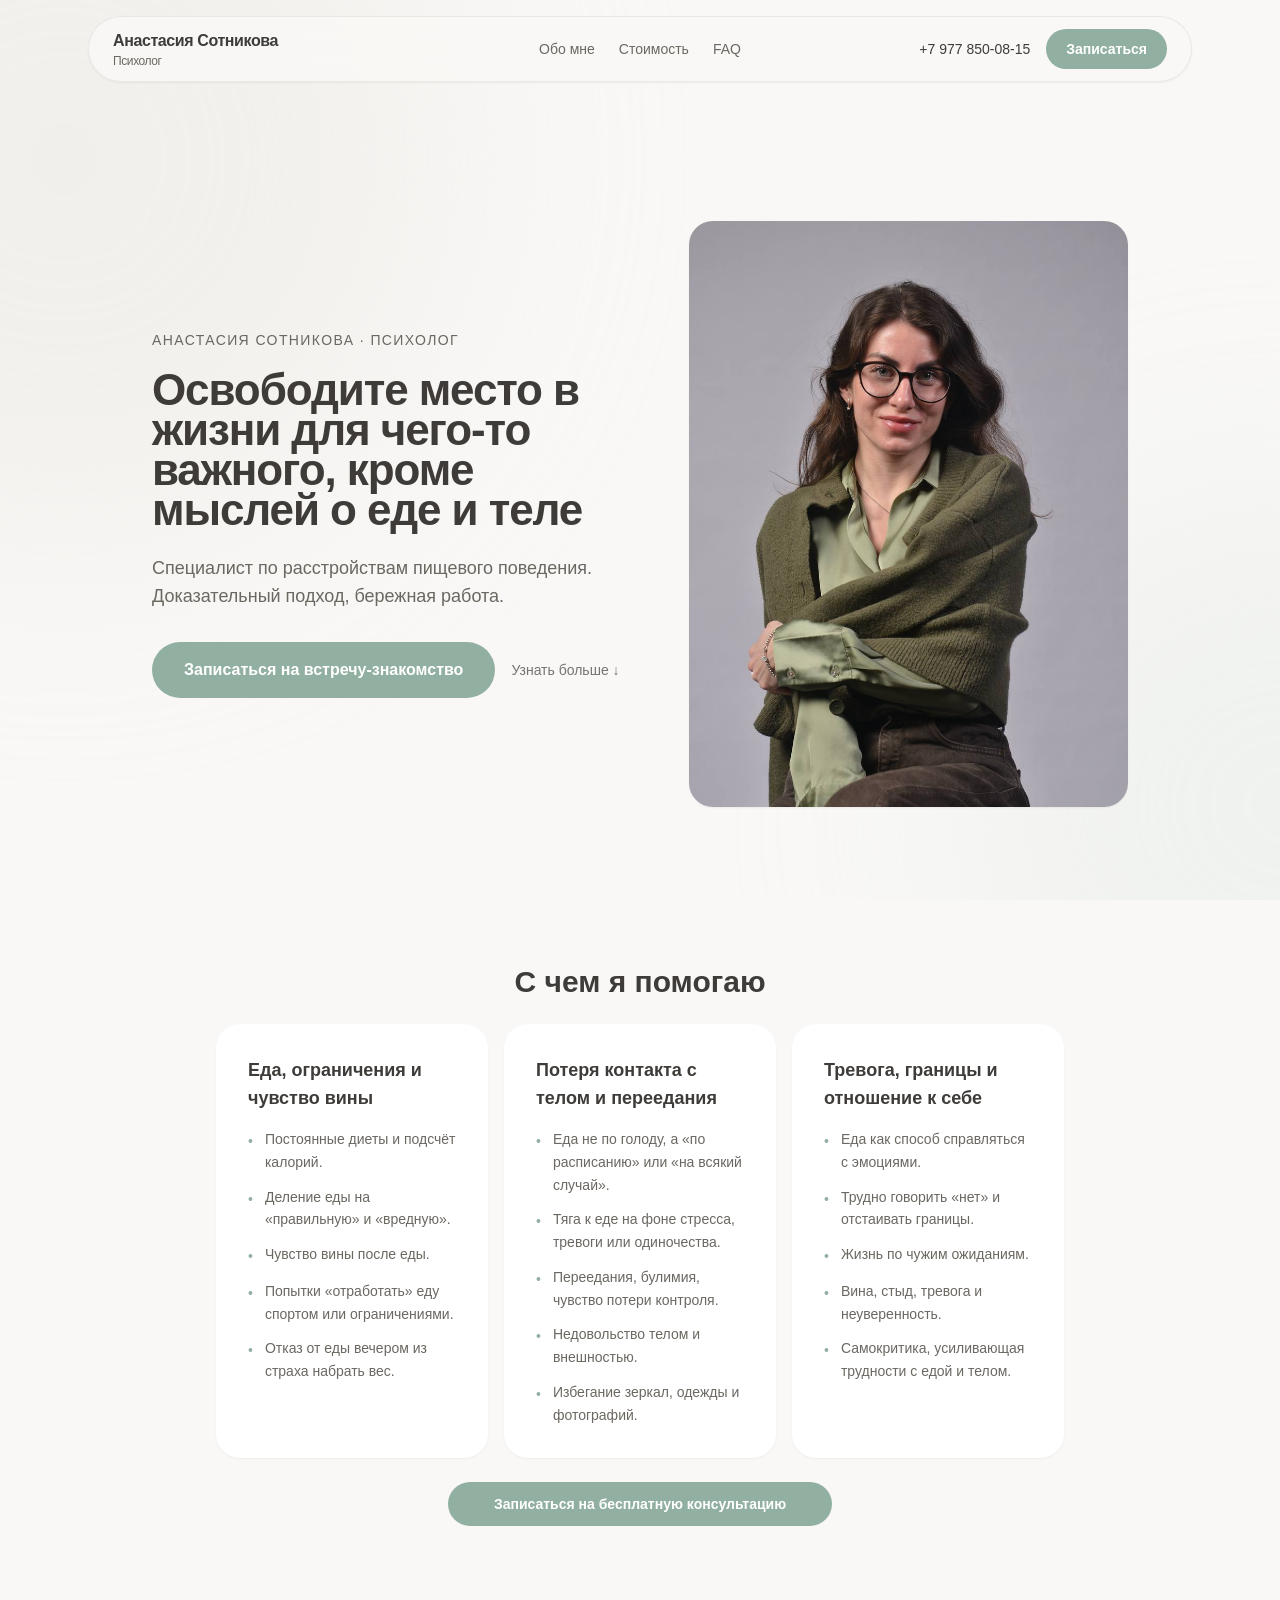
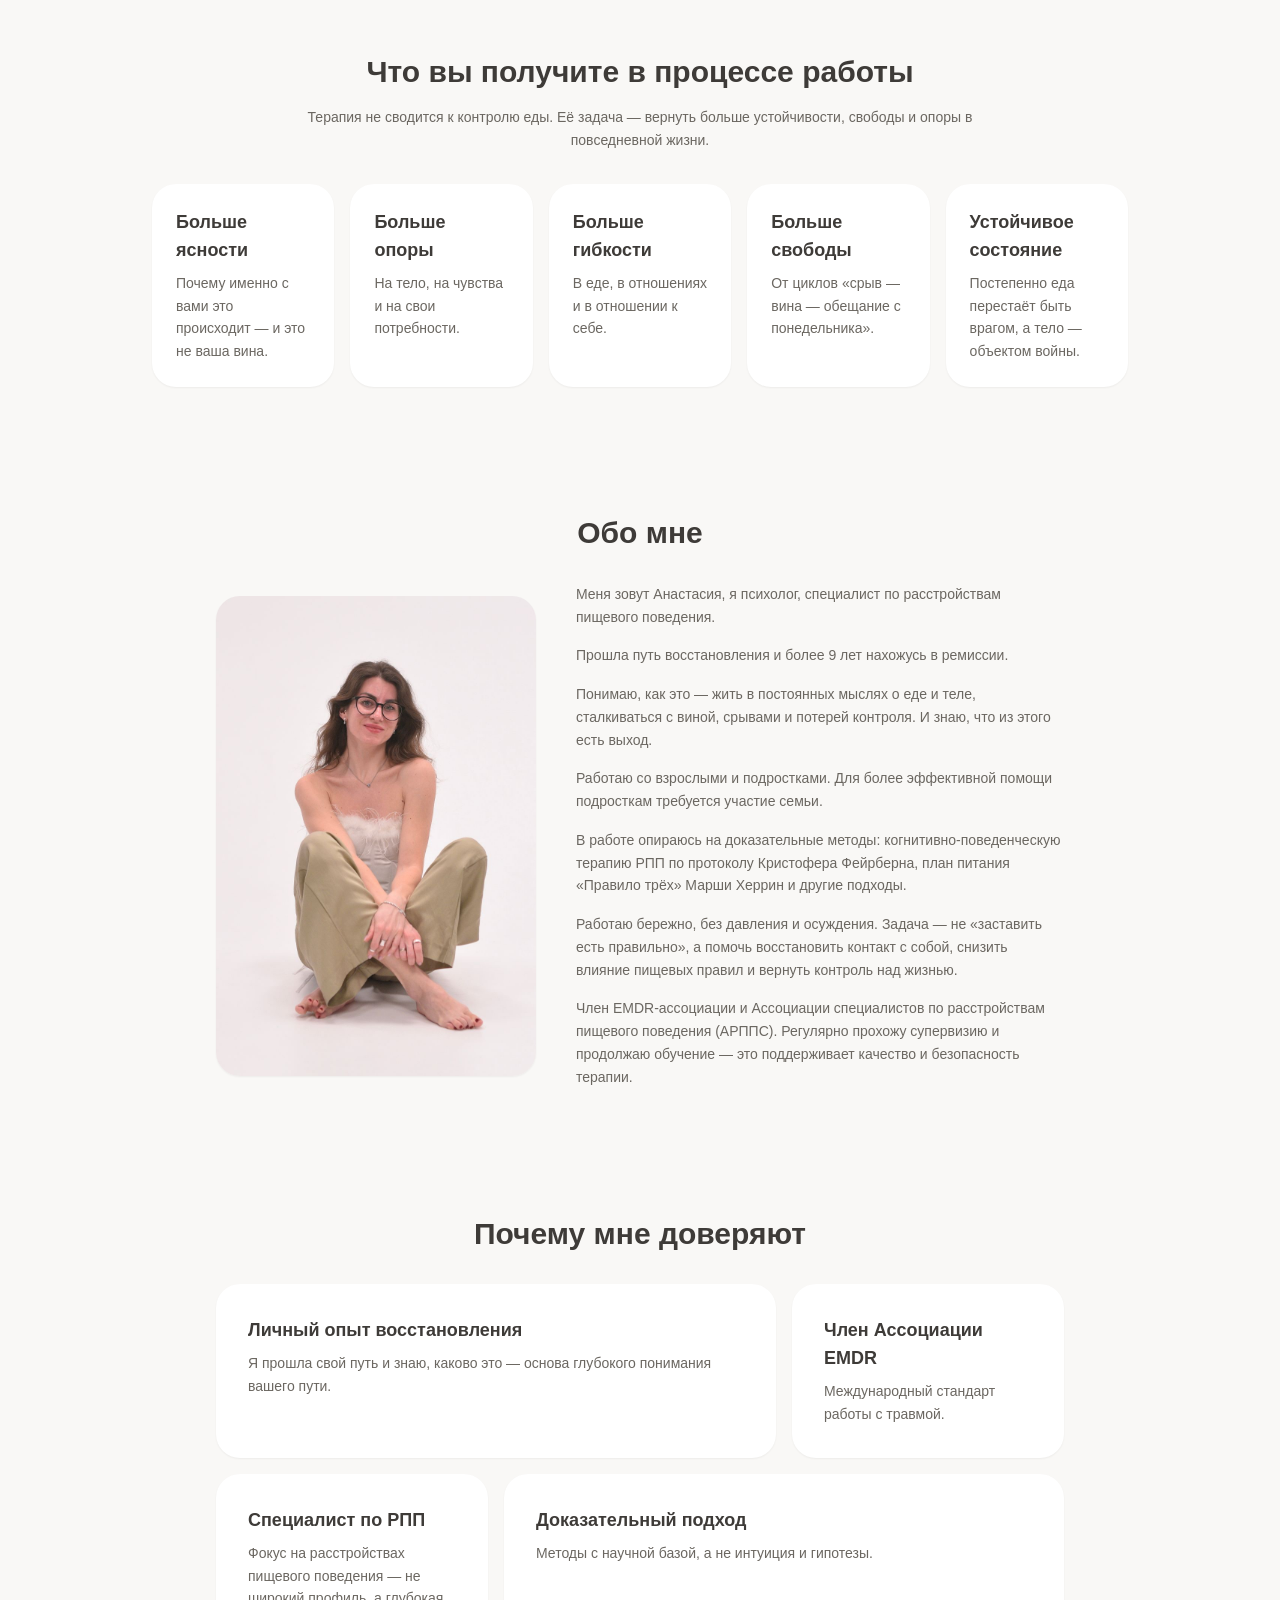
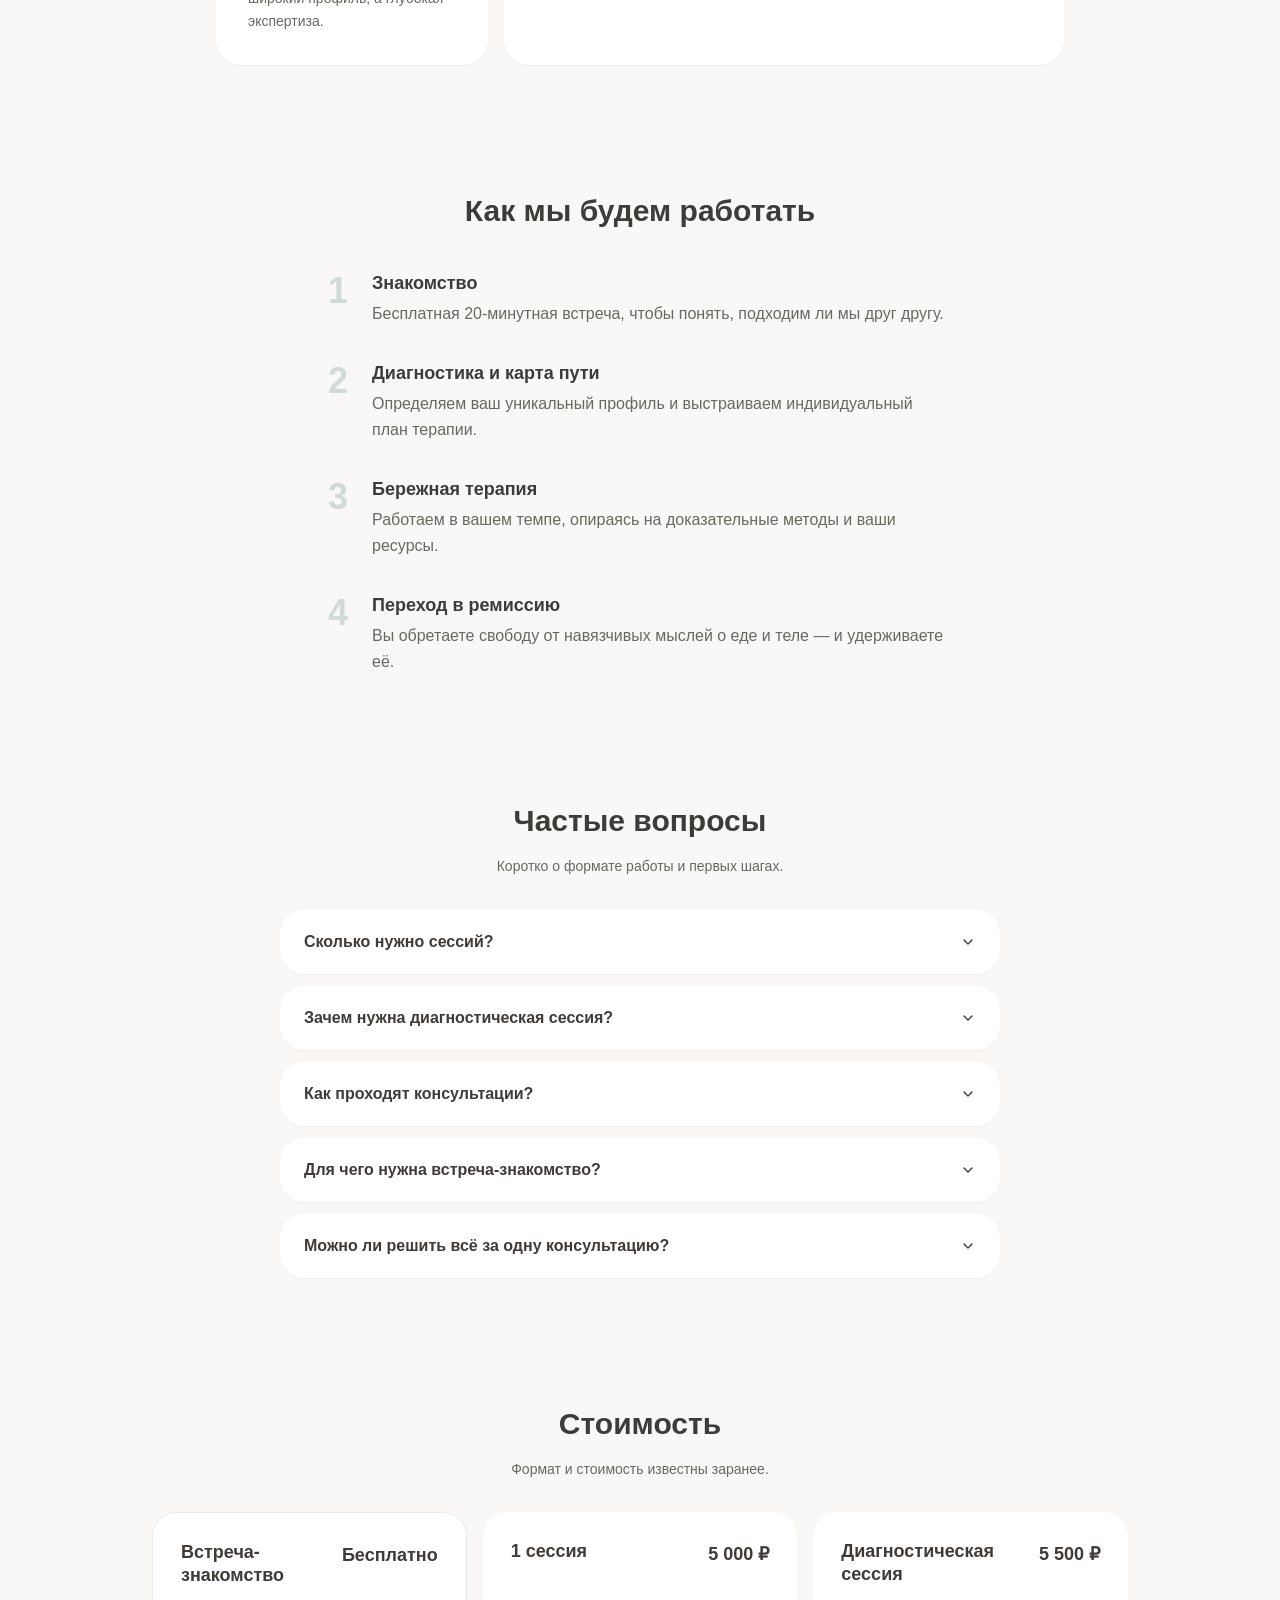
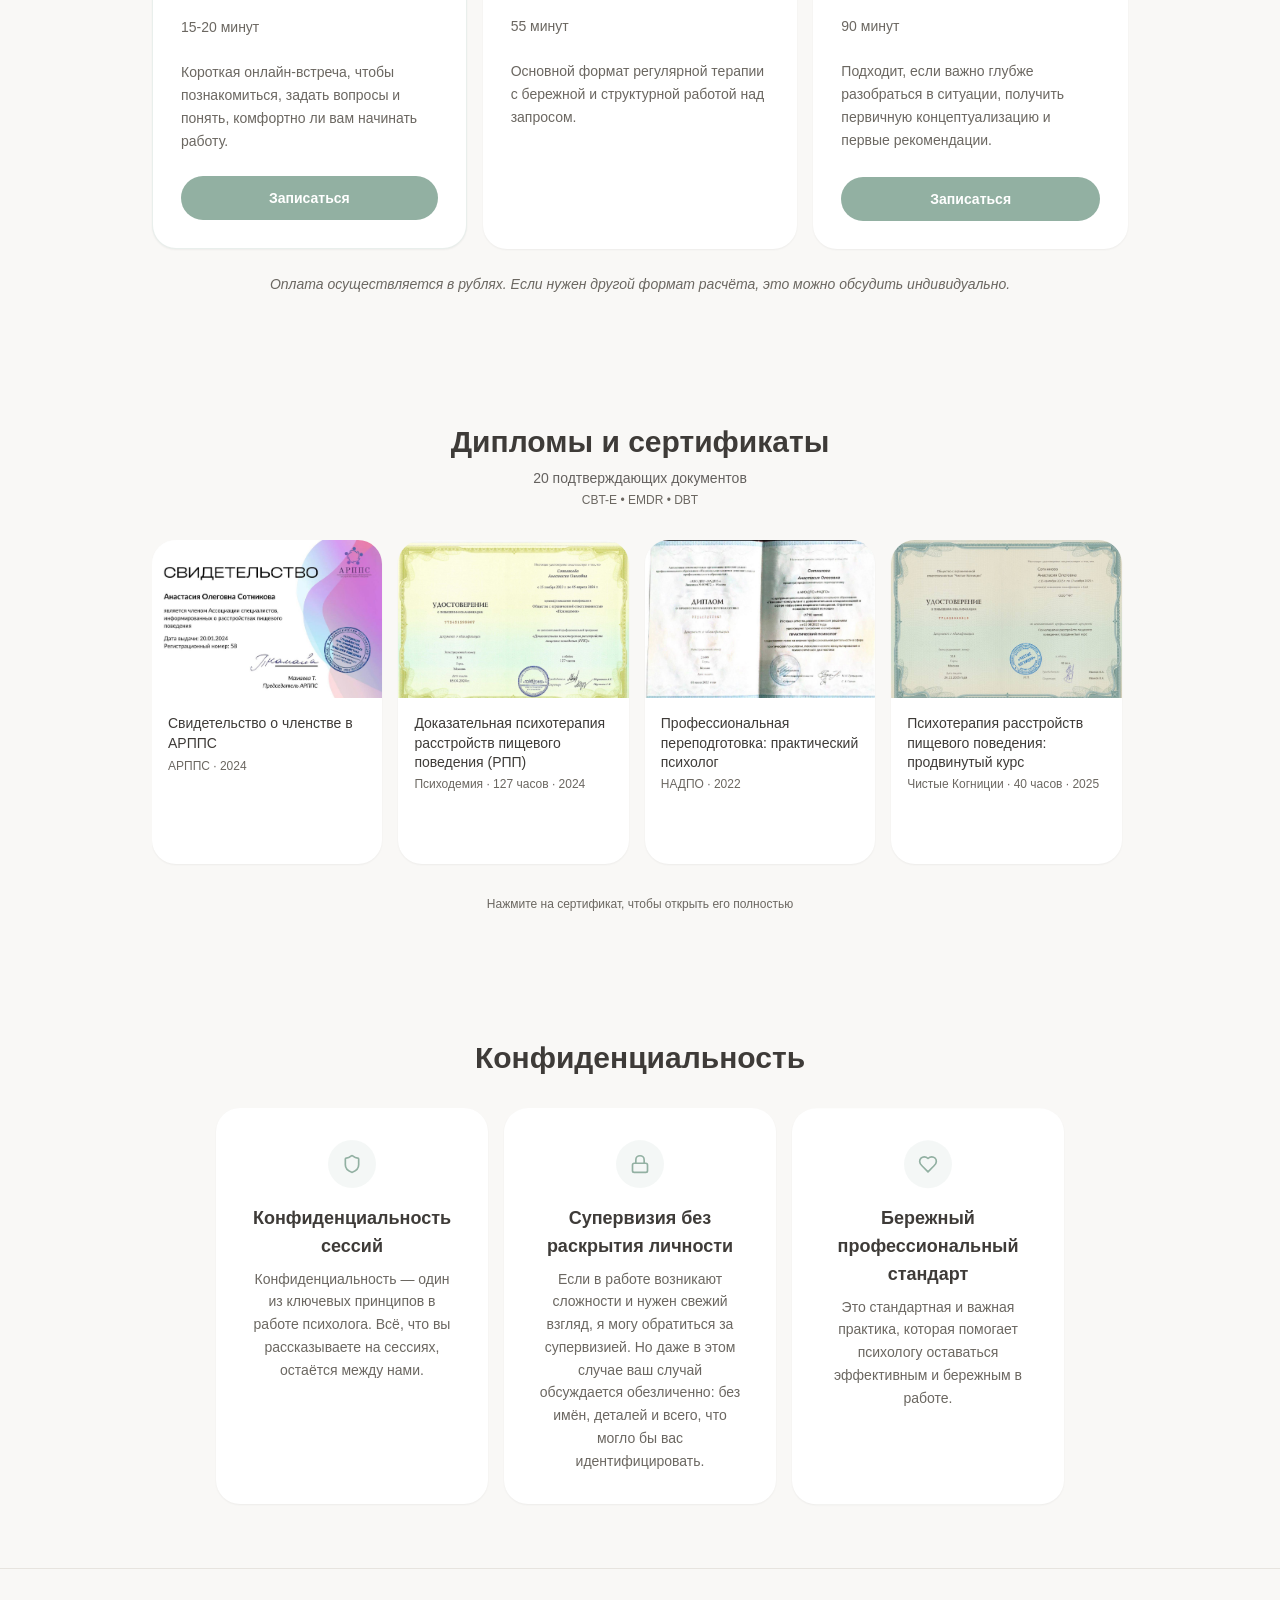
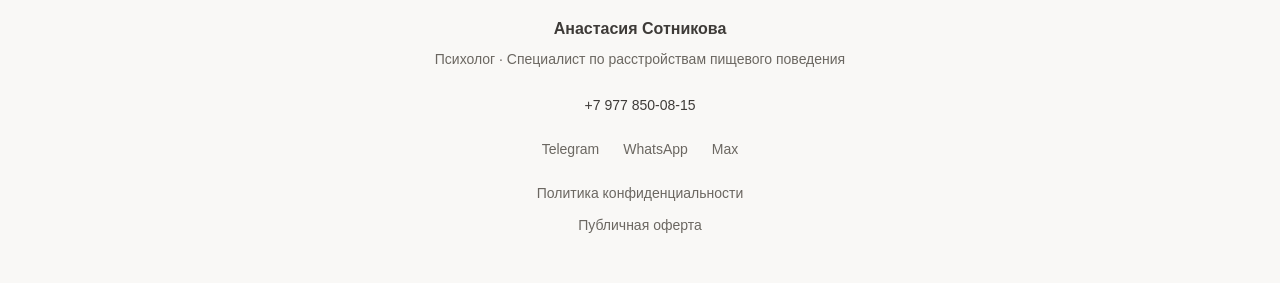
==== commit 5dc61f77: "Deploy public offer page" ====
--- a/index.html
+++ b/index.html
@@ -138,7 +138,7 @@
       });
     </script>
     <!-- /Yandex.Metrika counter -->
-    <script type="module" crossorigin src="./assets/index-CL7wfLzm.js"></script>
+    <script type="module" crossorigin src="./assets/index-DvtK9kOw.js"></script>
     <link rel="stylesheet" crossorigin href="./assets/index-wiKMBxIv.css">
   </head>
 
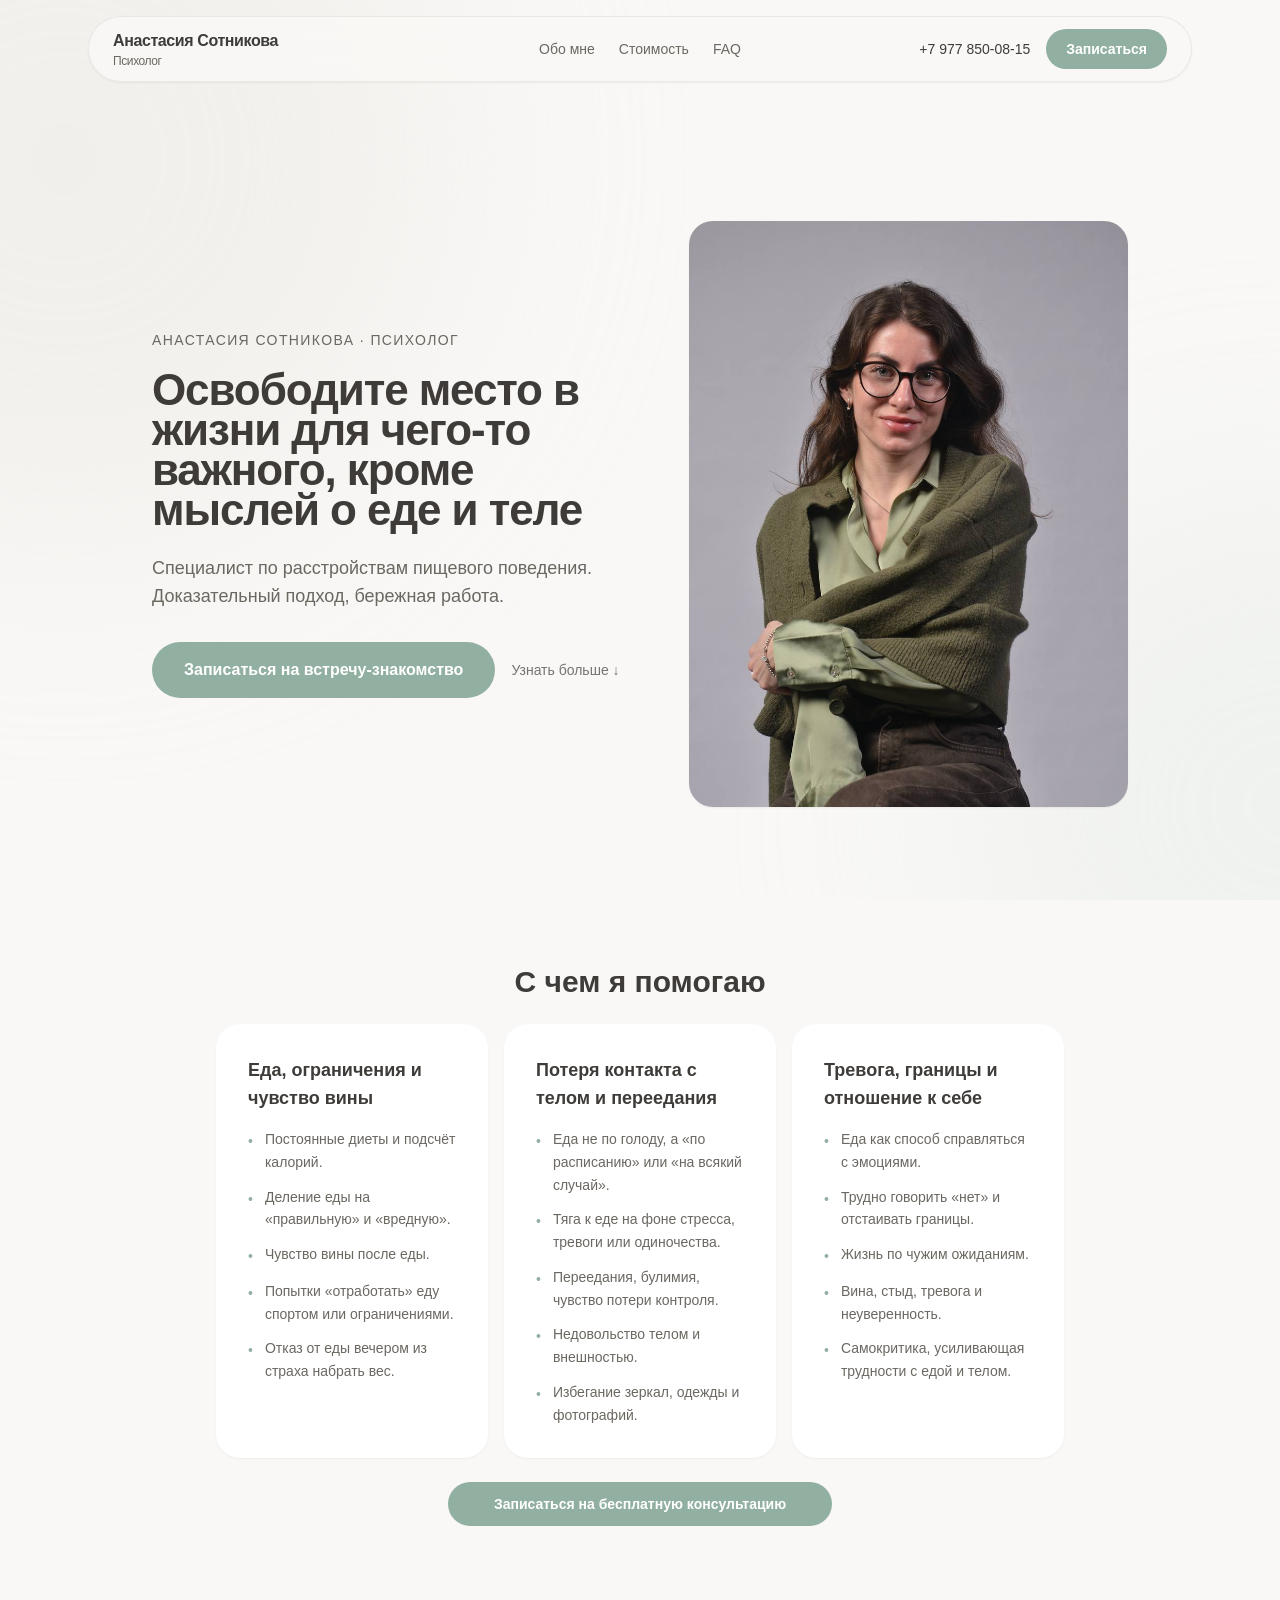
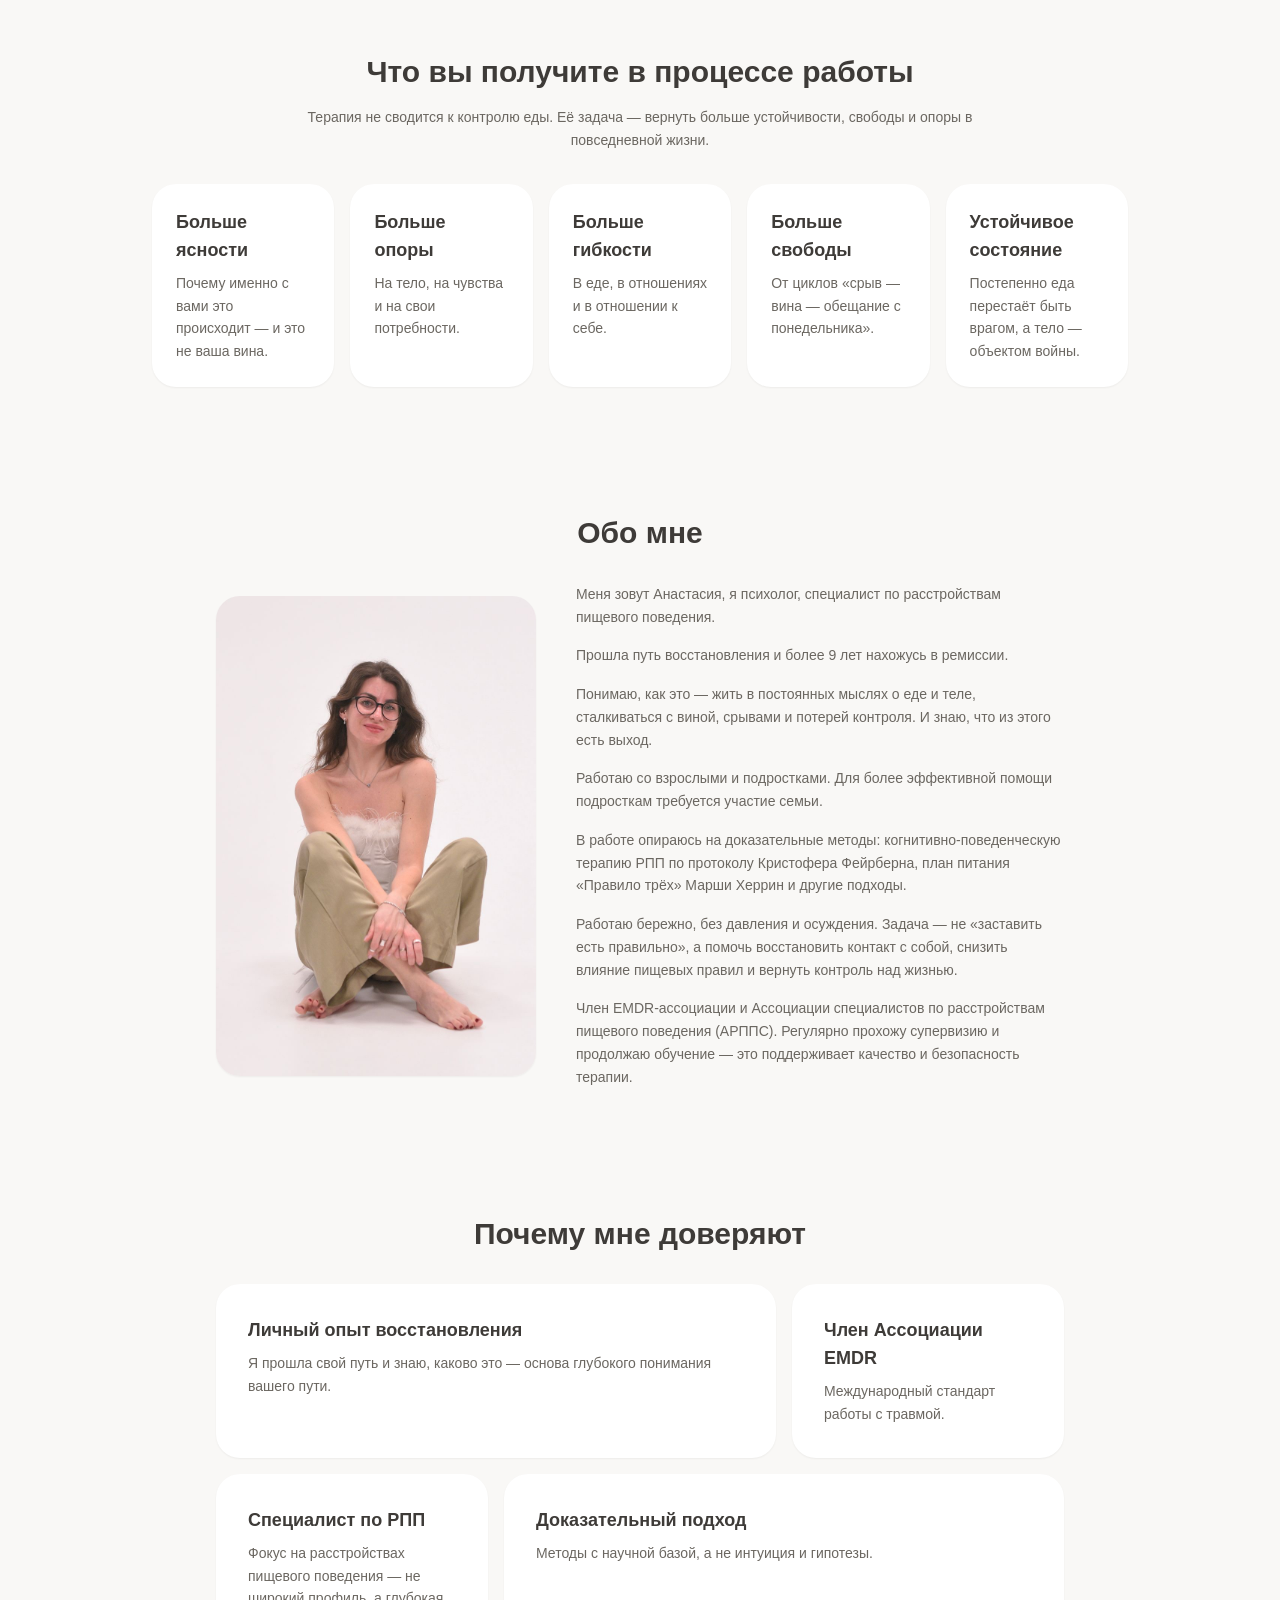
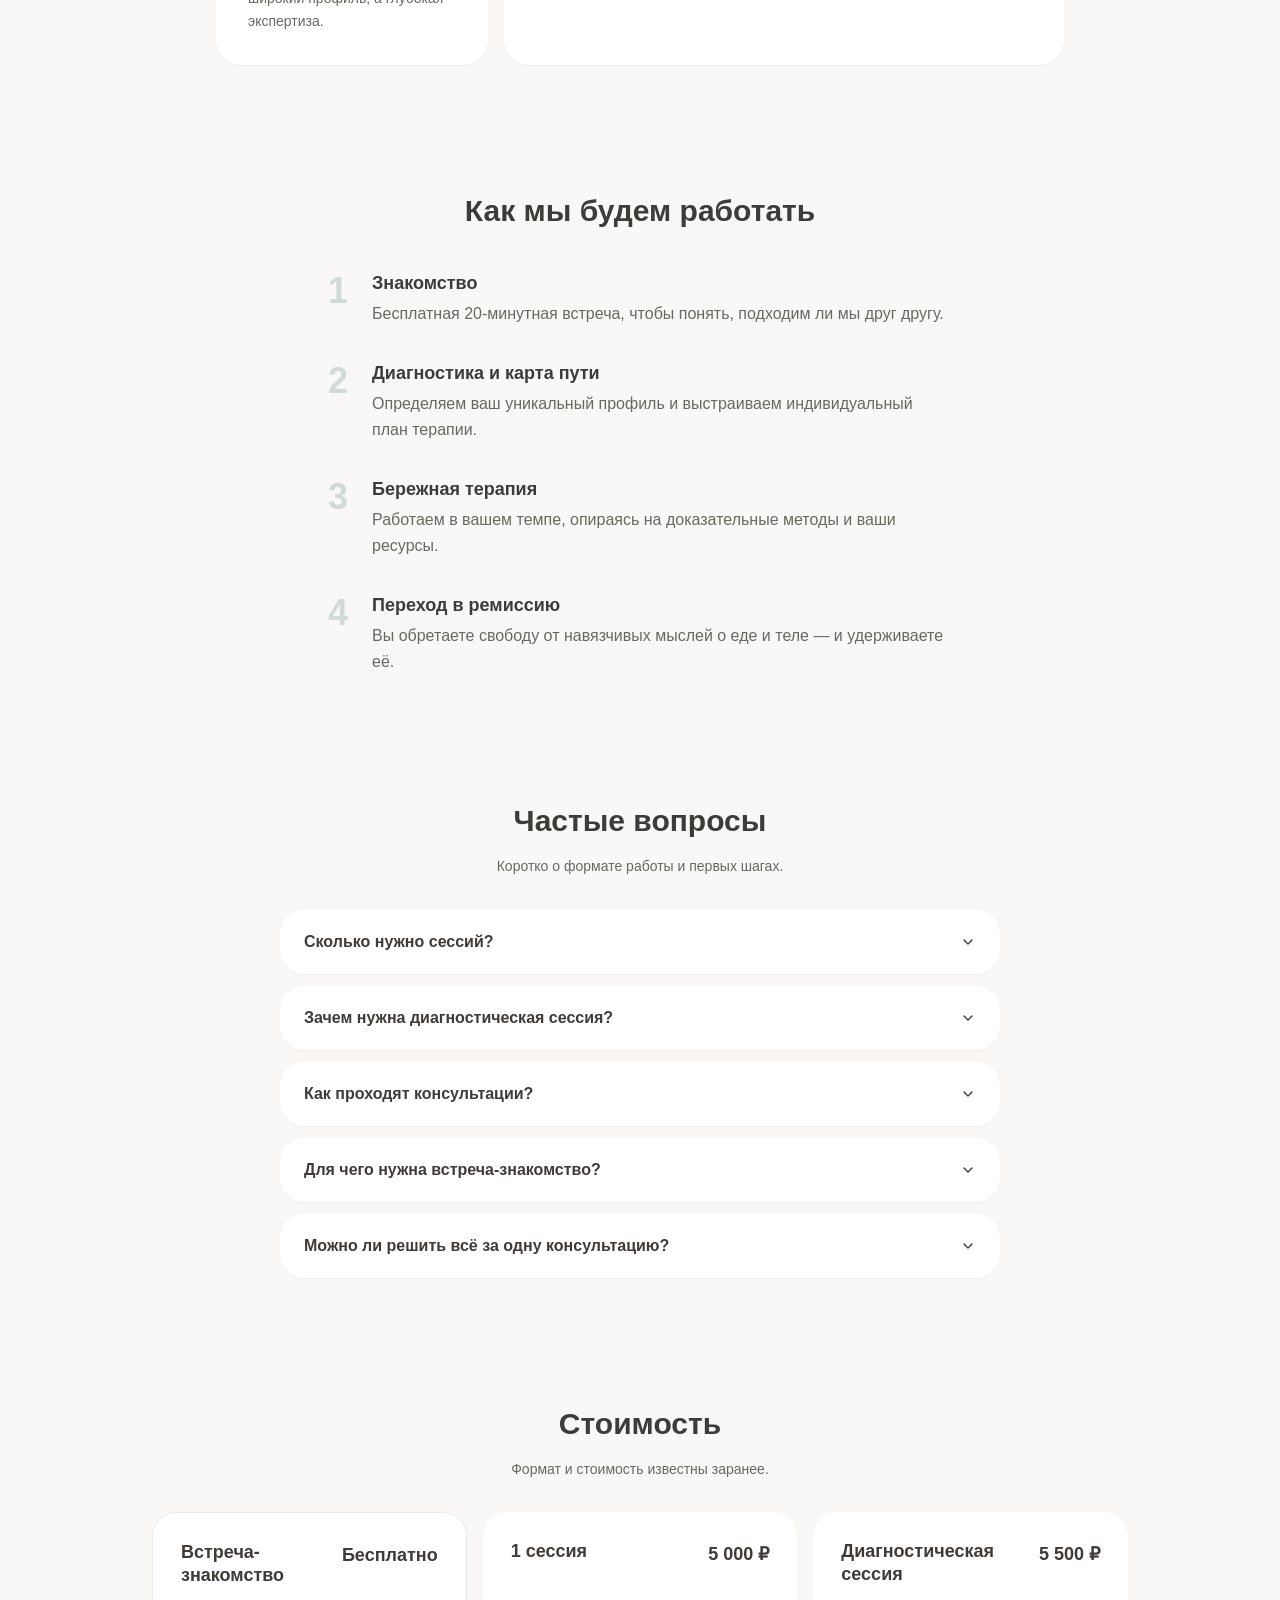
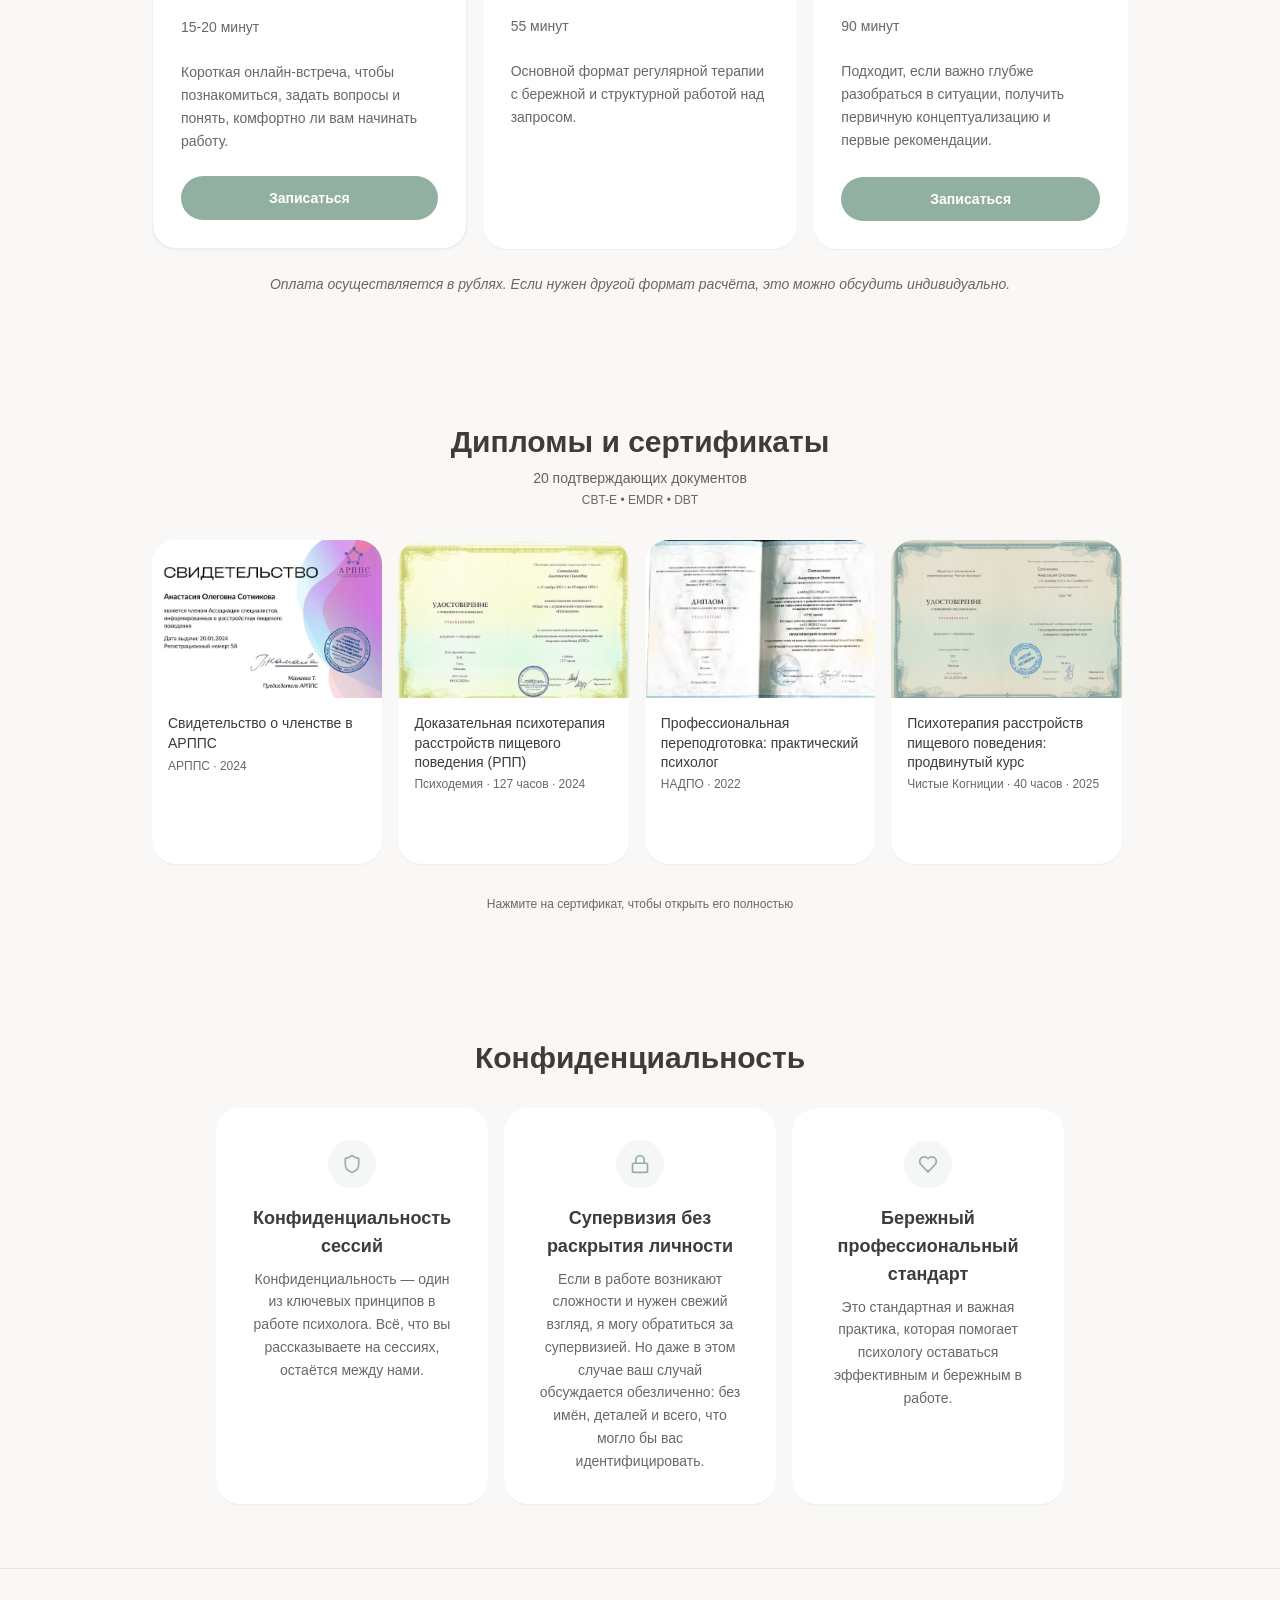
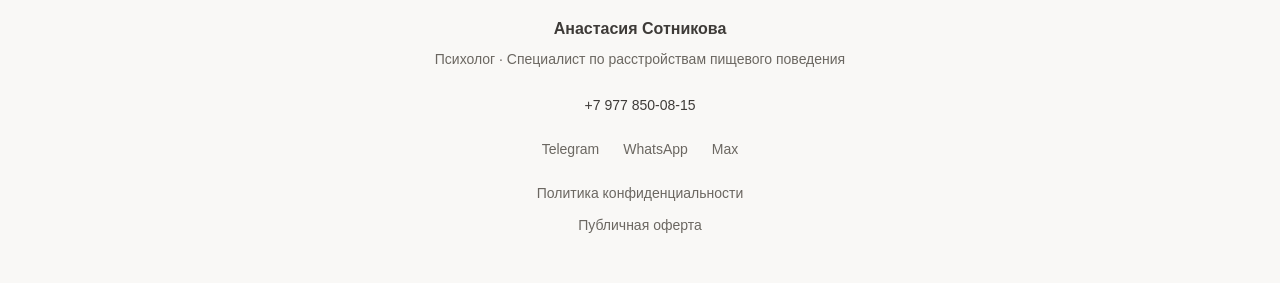
==== commit 687b2ca8: "Deploy updated public offer text" ====
--- a/index.html
+++ b/index.html
@@ -138,7 +138,7 @@
       });
     </script>
     <!-- /Yandex.Metrika counter -->
-    <script type="module" crossorigin src="./assets/index-DvtK9kOw.js"></script>
+    <script type="module" crossorigin src="./assets/index-BIgvoOcE.js"></script>
     <link rel="stylesheet" crossorigin href="./assets/index-wiKMBxIv.css">
   </head>
 
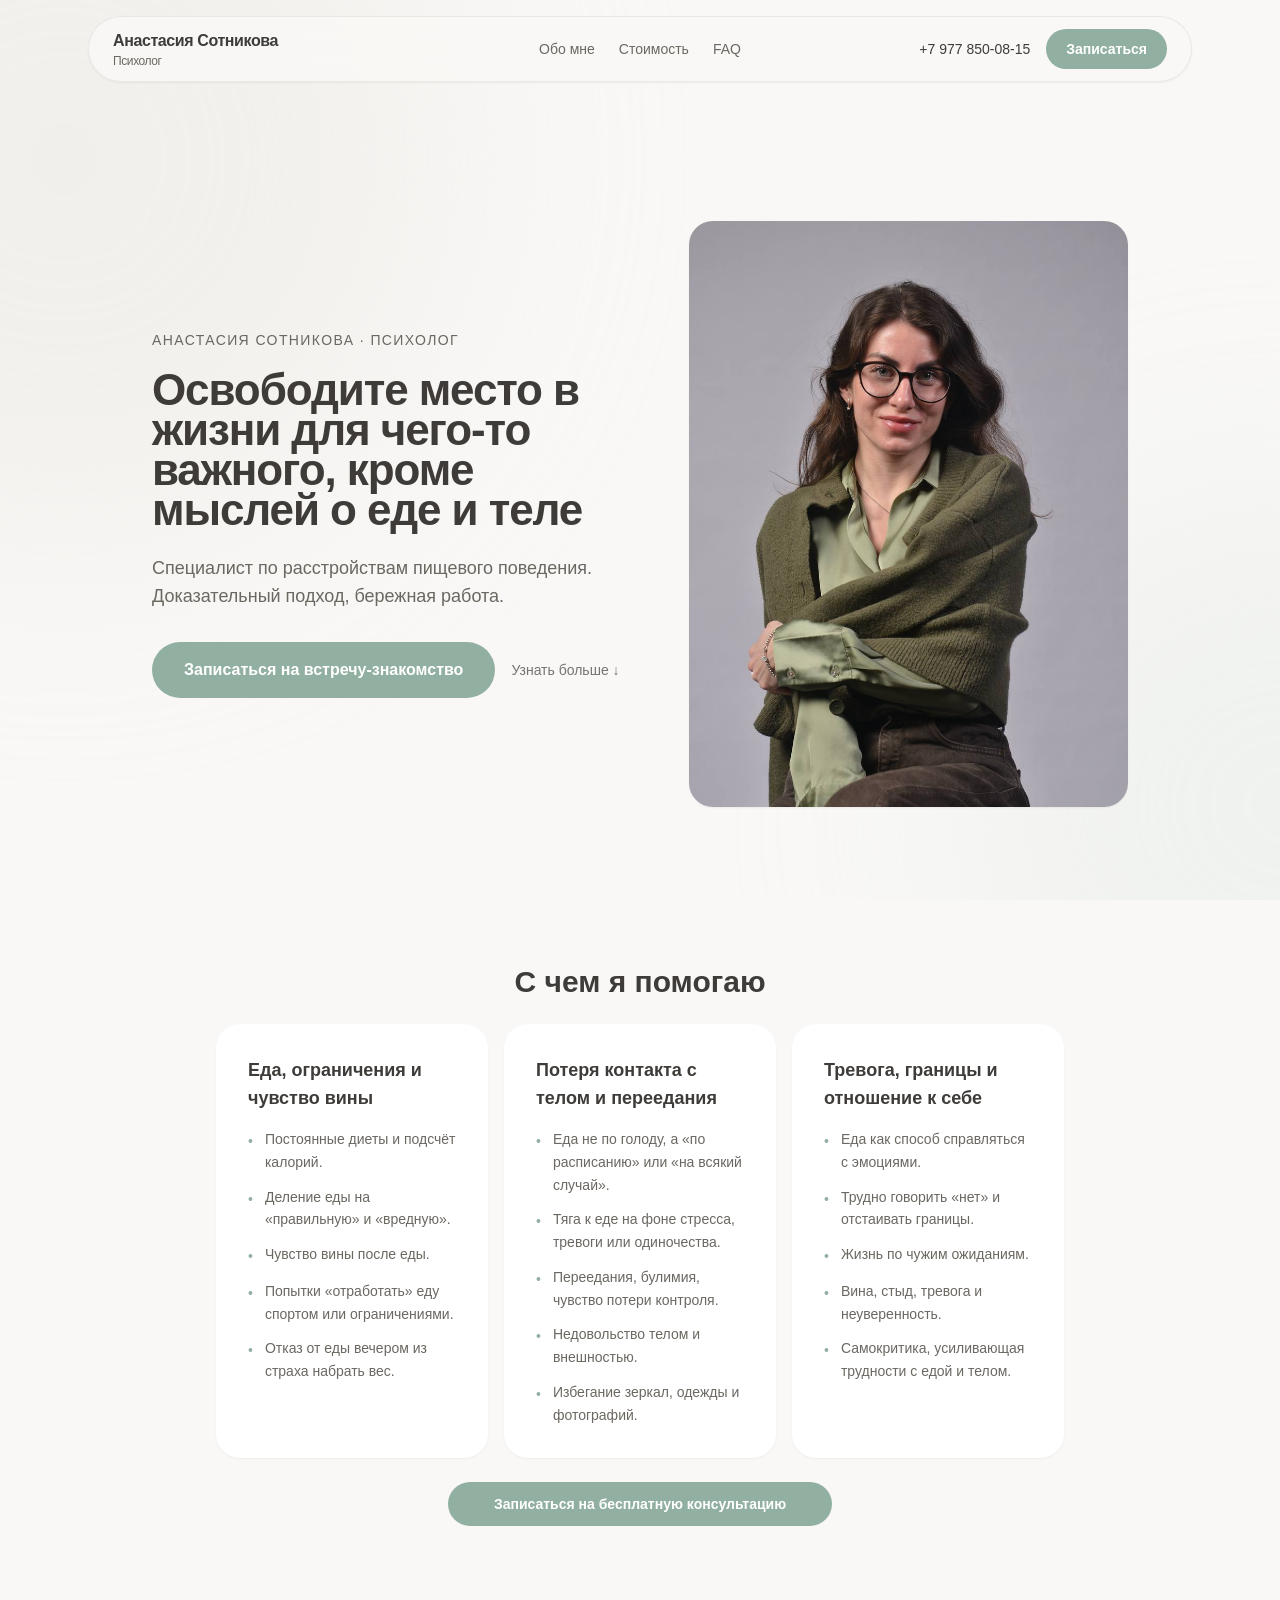
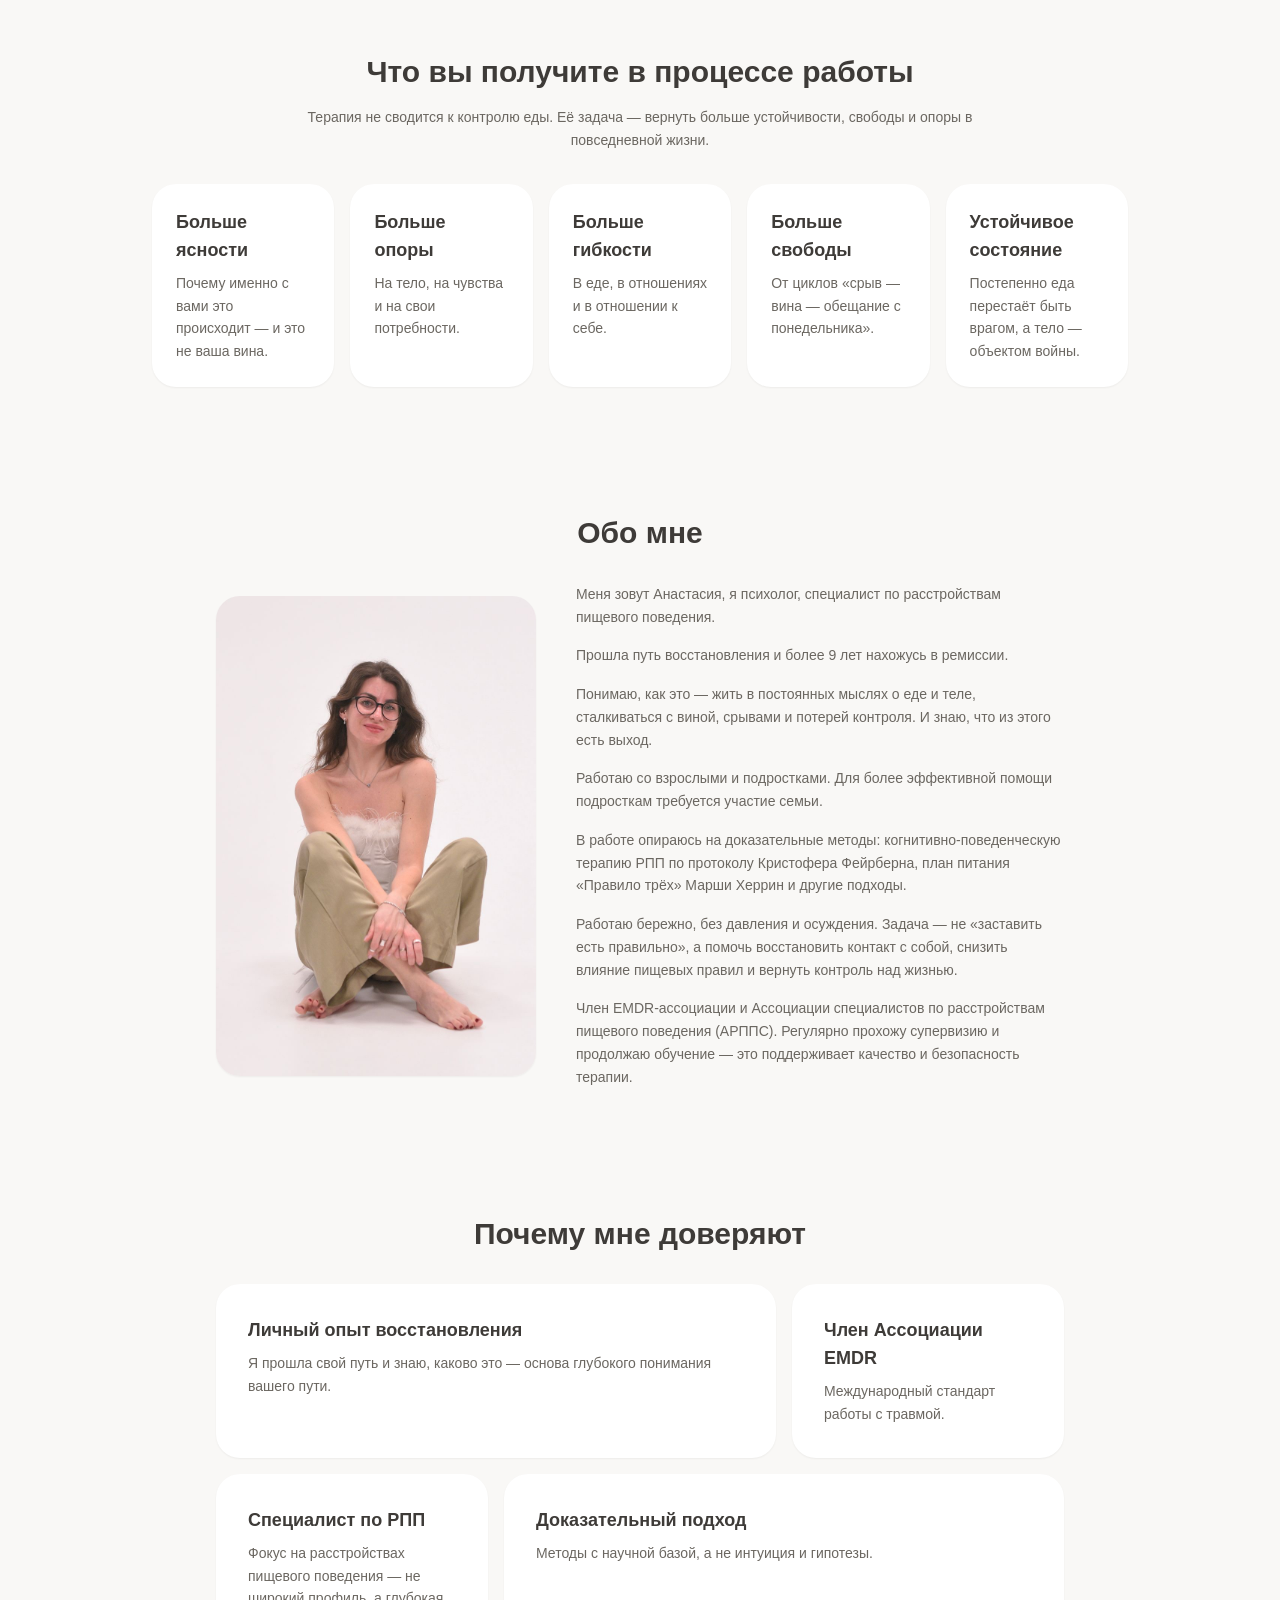
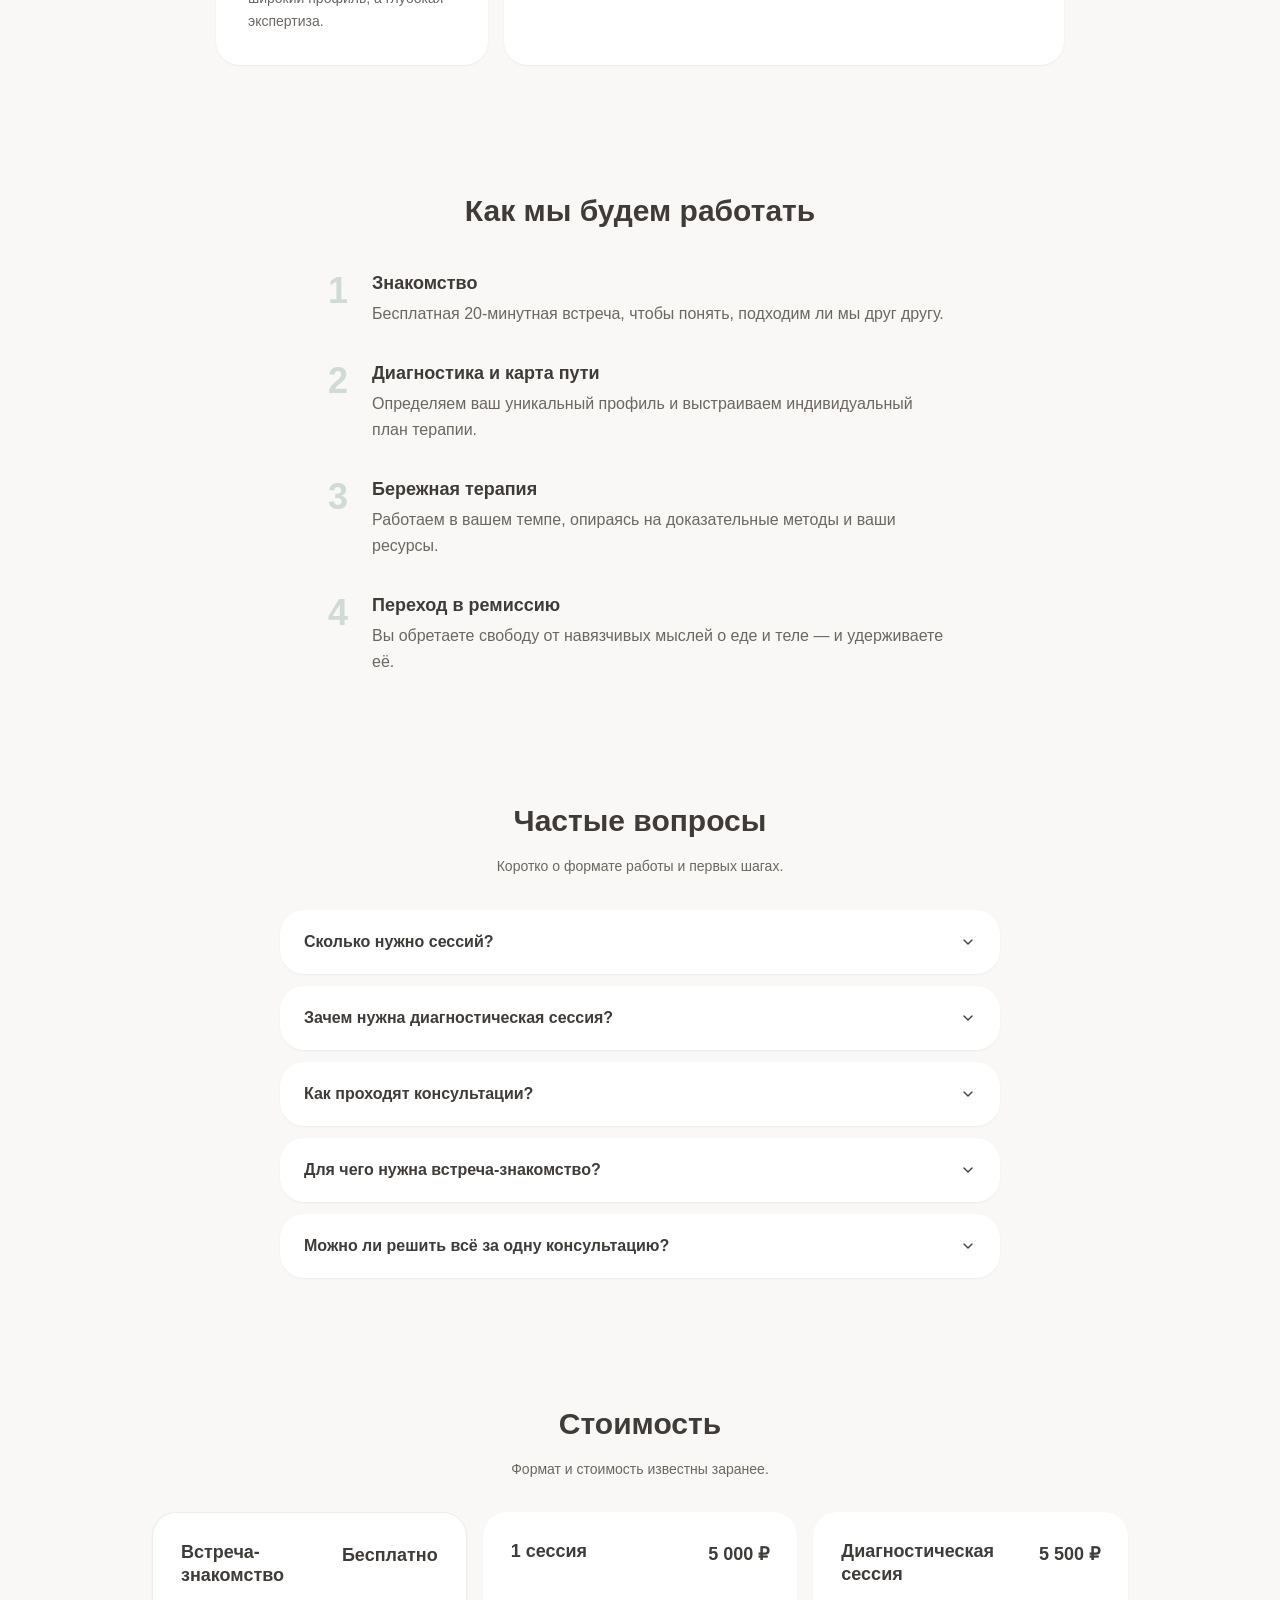
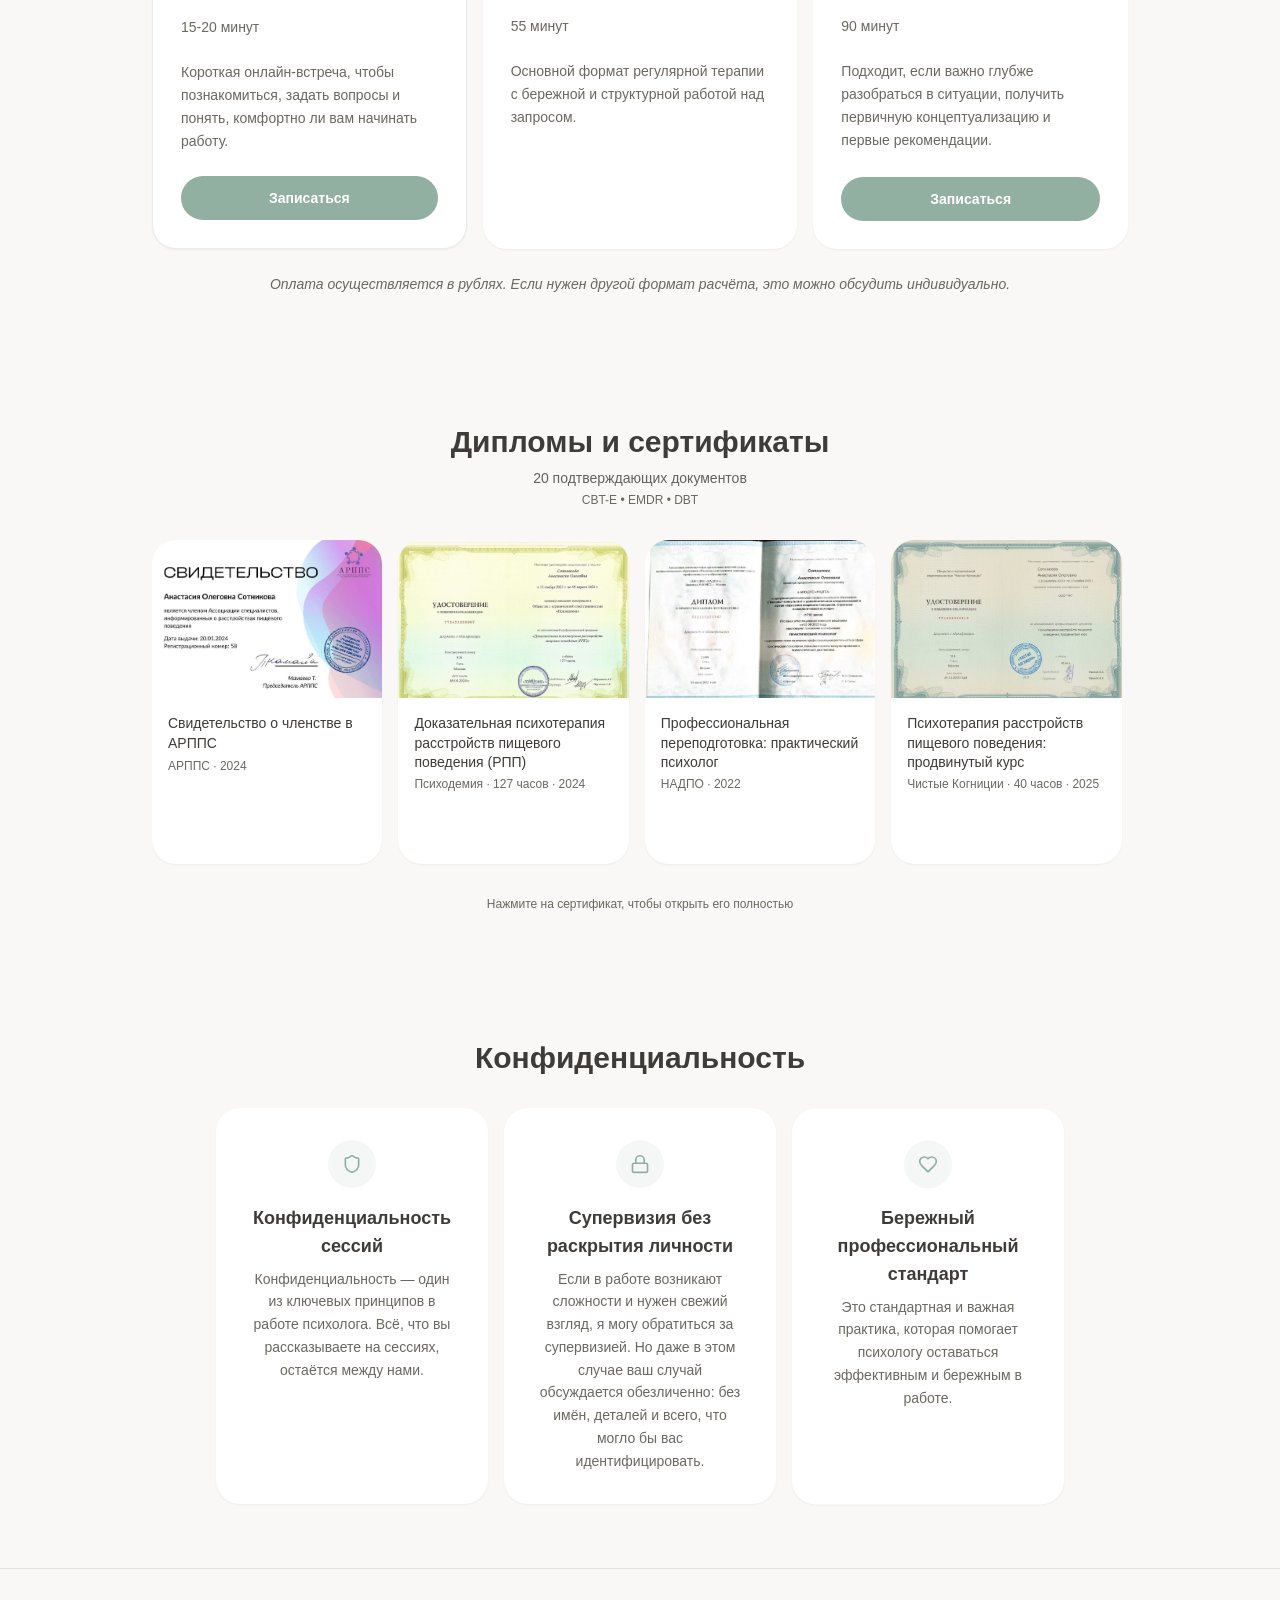
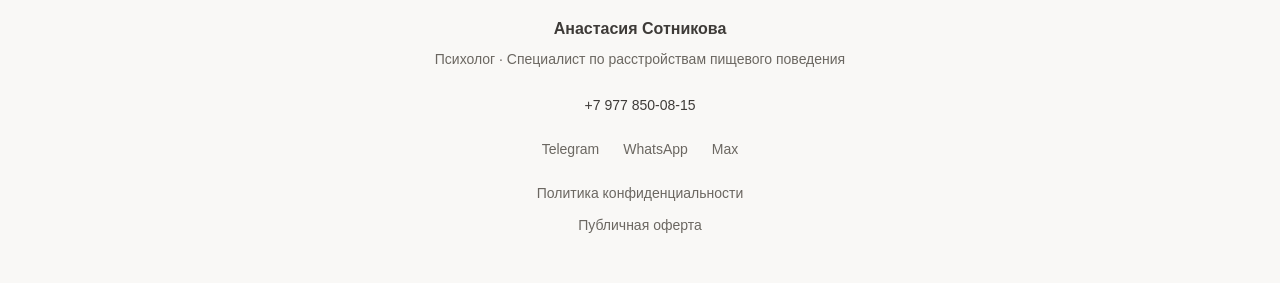
==== commit c3e3cc67: "Deploy updated public offer terms" ====
--- a/index.html
+++ b/index.html
@@ -138,7 +138,7 @@
       });
     </script>
     <!-- /Yandex.Metrika counter -->
-    <script type="module" crossorigin src="./assets/index-BIgvoOcE.js"></script>
+    <script type="module" crossorigin src="./assets/index-E00ujcSu.js"></script>
     <link rel="stylesheet" crossorigin href="./assets/index-wiKMBxIv.css">
   </head>
 
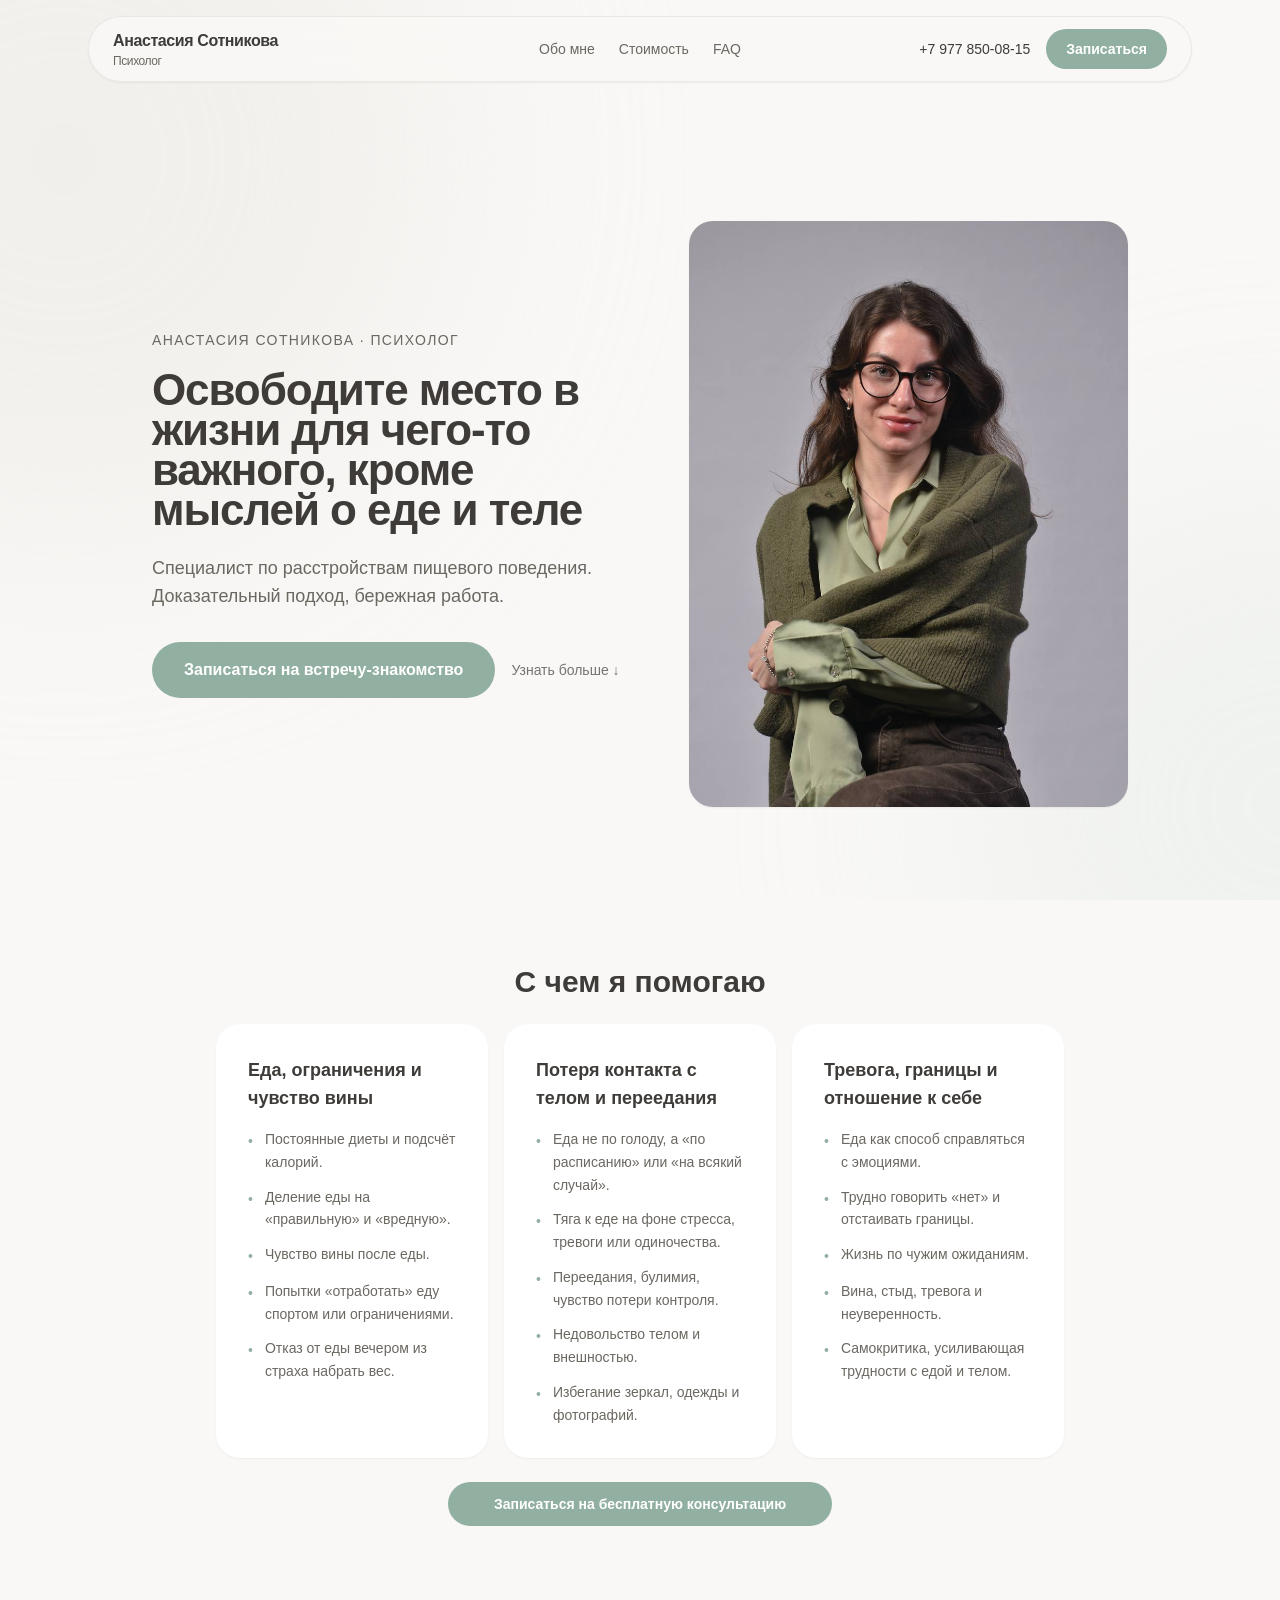
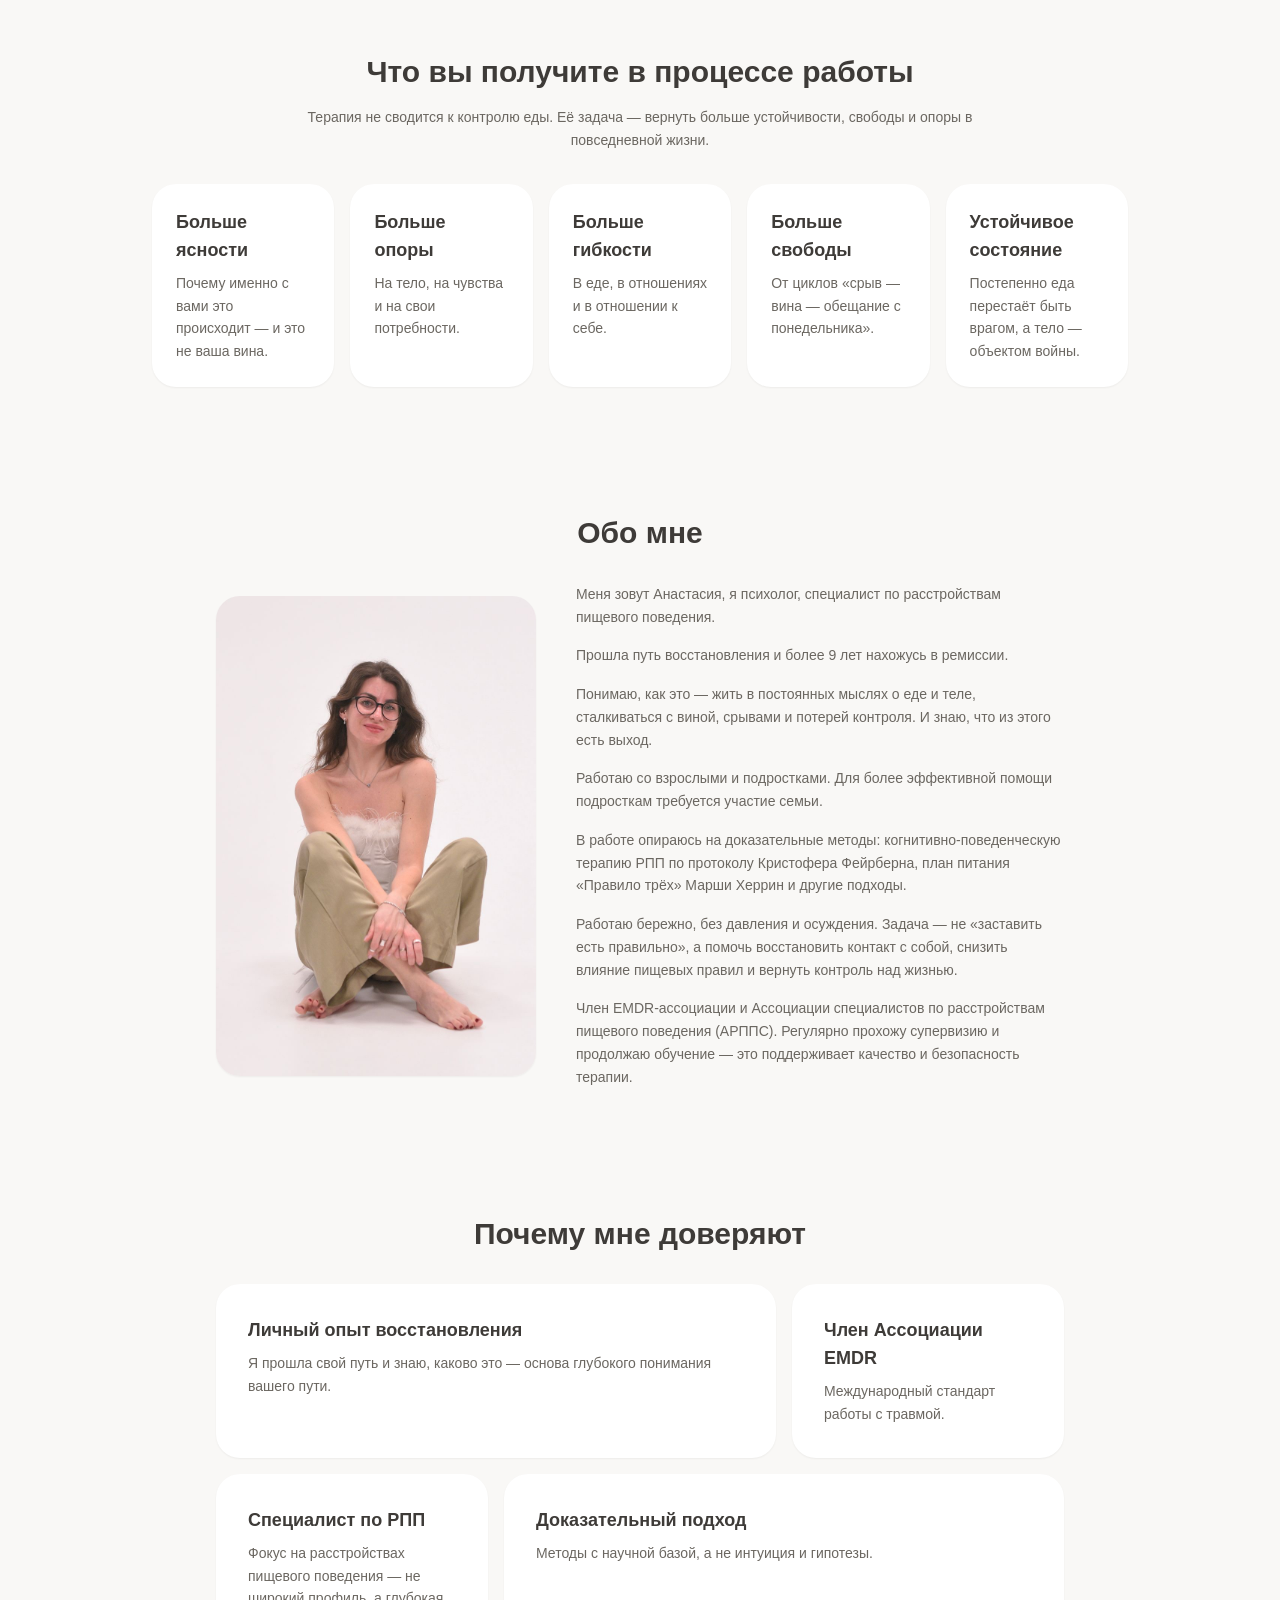
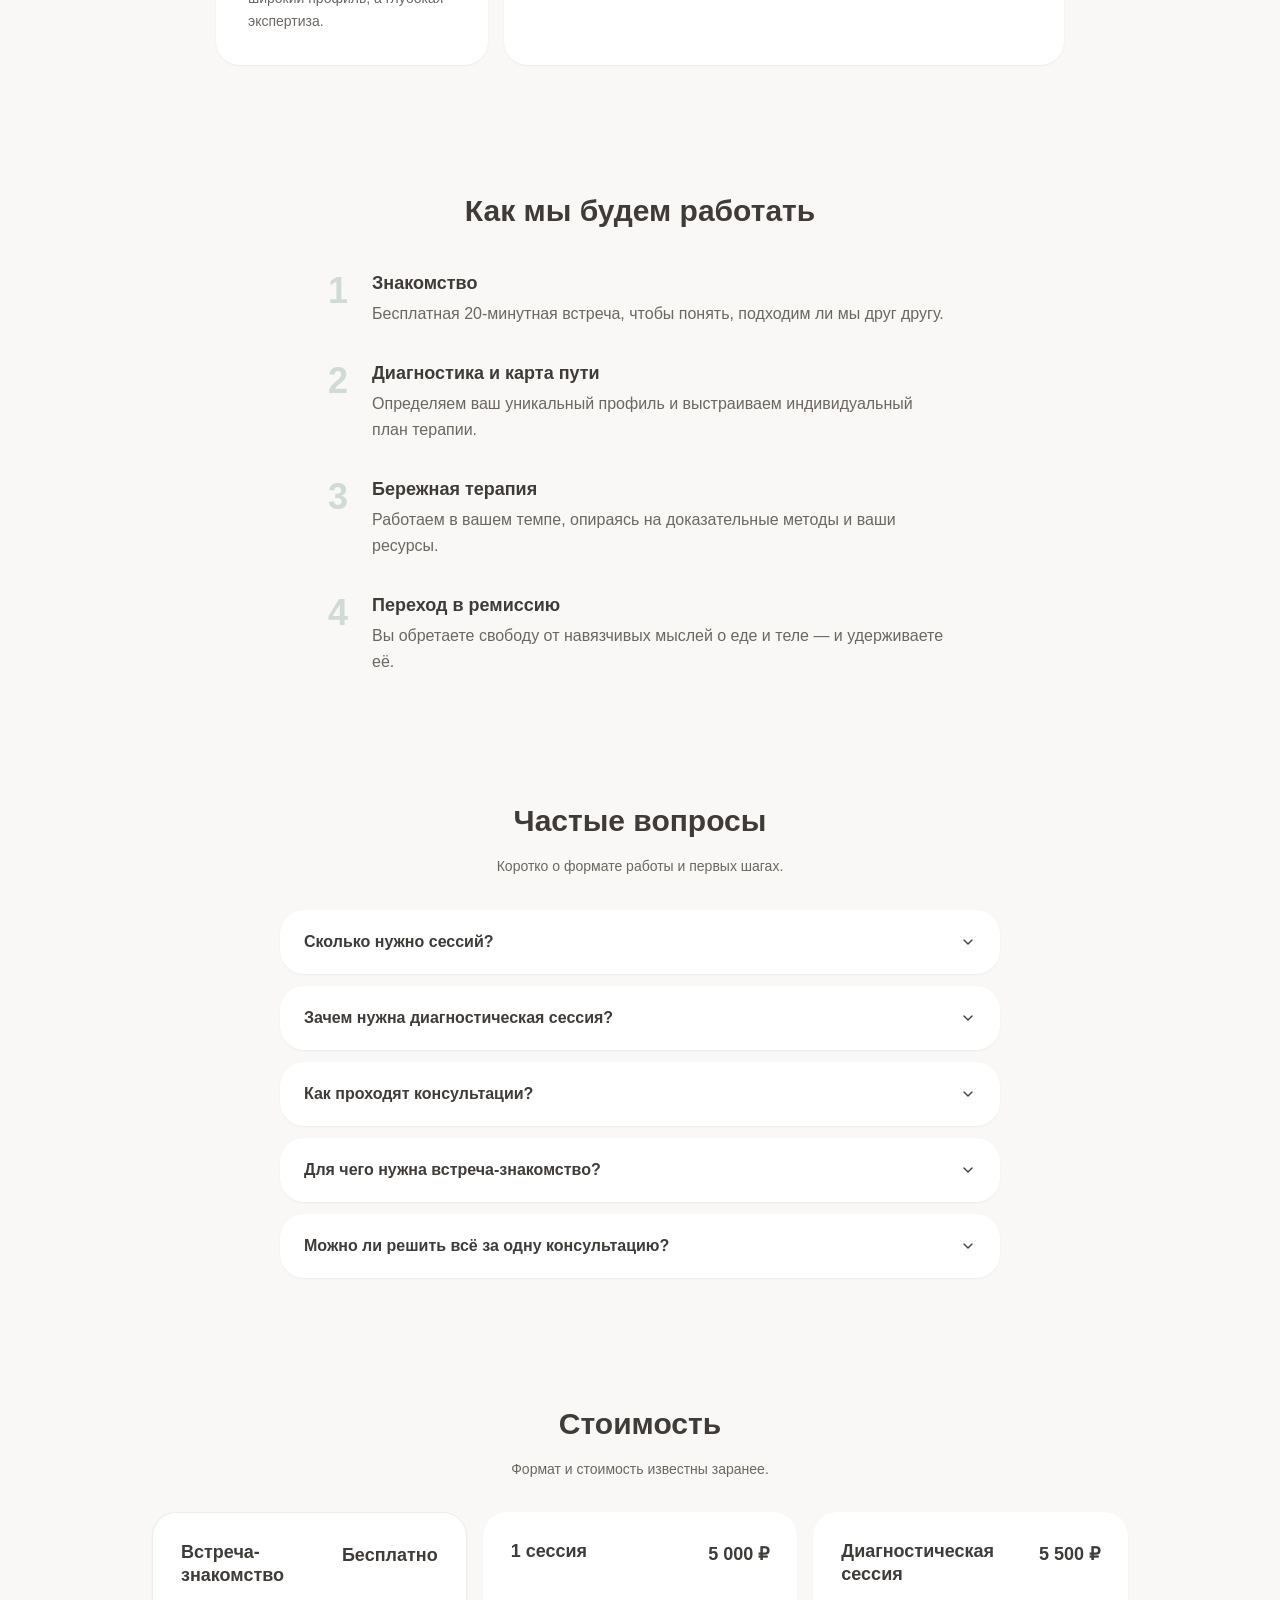
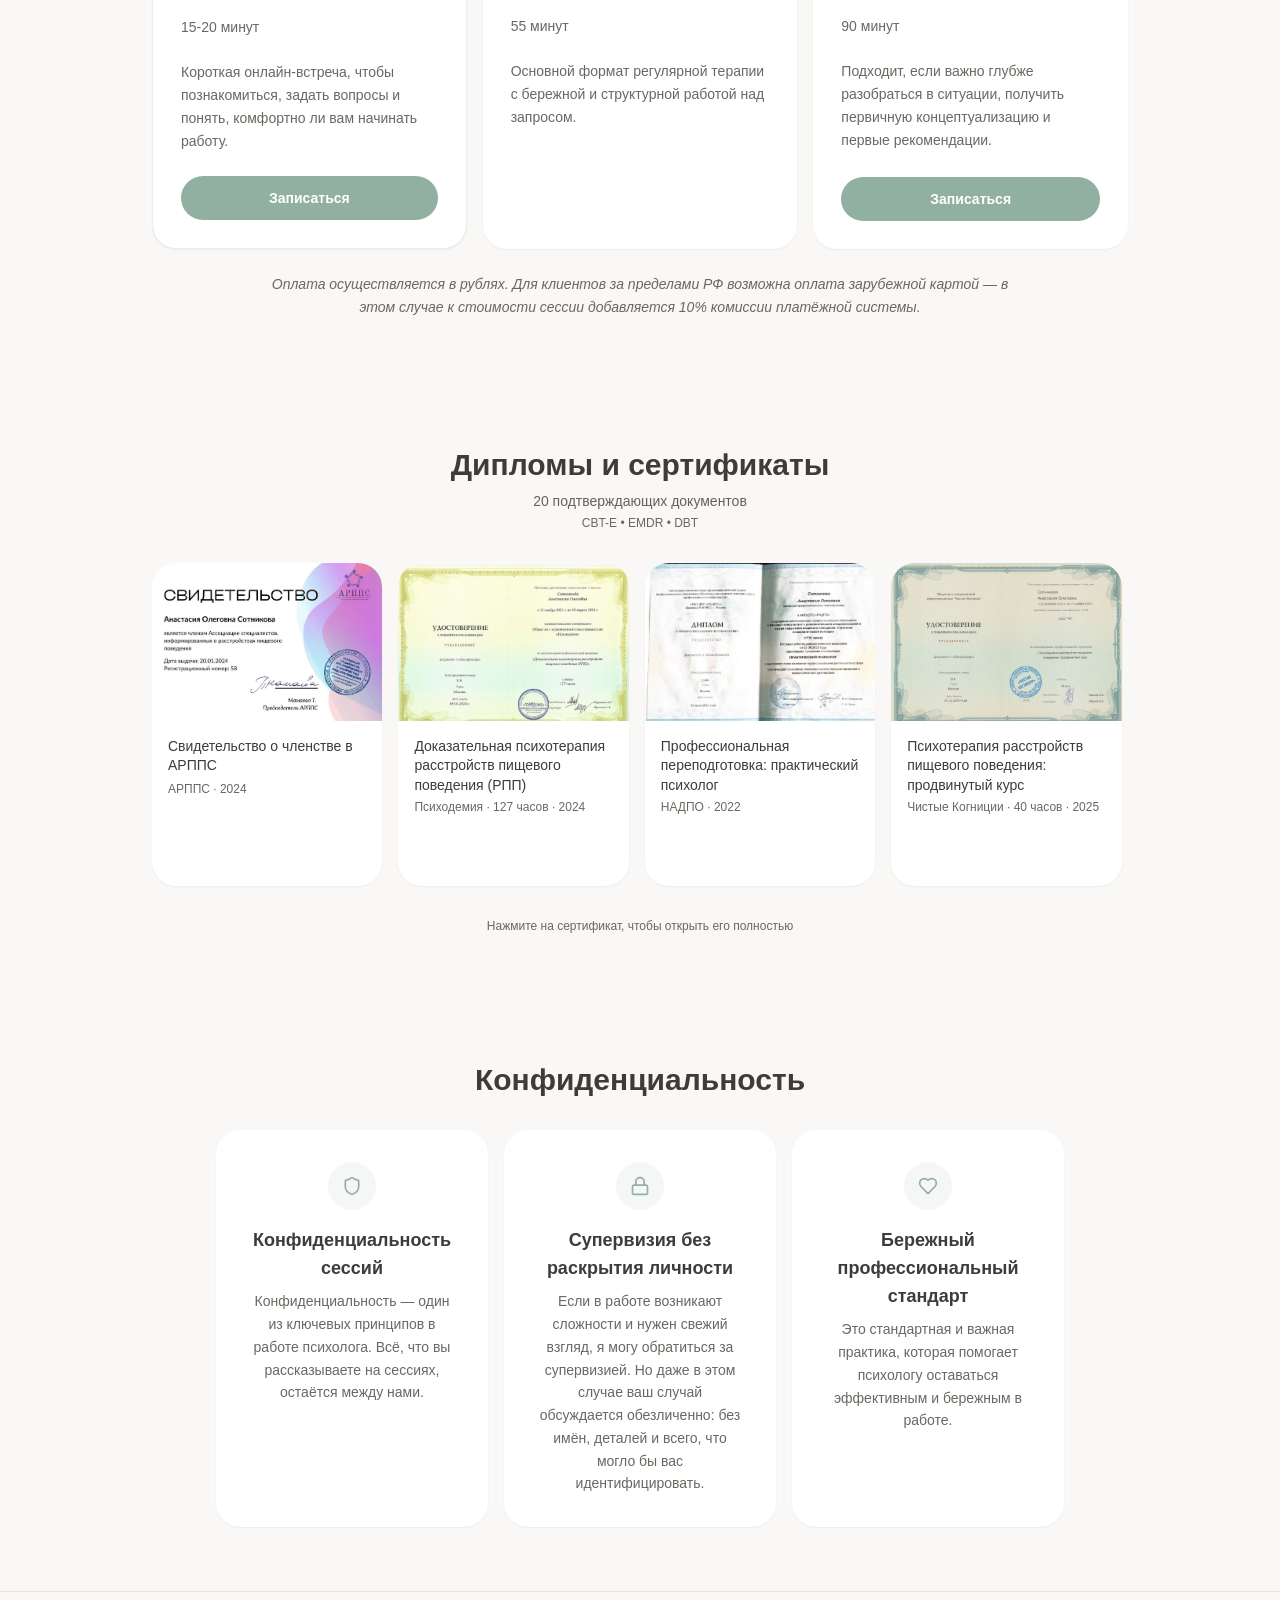
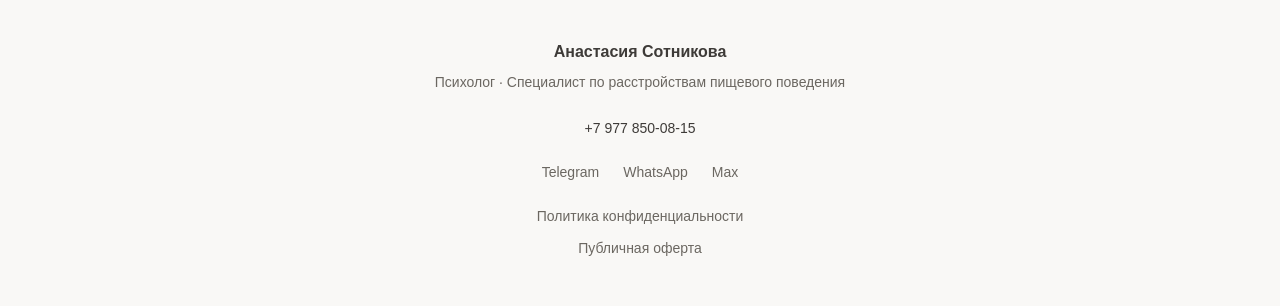
==== commit 8b3bfa81: "Deploy pricing payment note" ====
--- a/index.html
+++ b/index.html
@@ -138,7 +138,7 @@
       });
     </script>
     <!-- /Yandex.Metrika counter -->
-    <script type="module" crossorigin src="./assets/index-E00ujcSu.js"></script>
+    <script type="module" crossorigin src="./assets/index-BYagwU5M.js"></script>
     <link rel="stylesheet" crossorigin href="./assets/index-wiKMBxIv.css">
   </head>
 
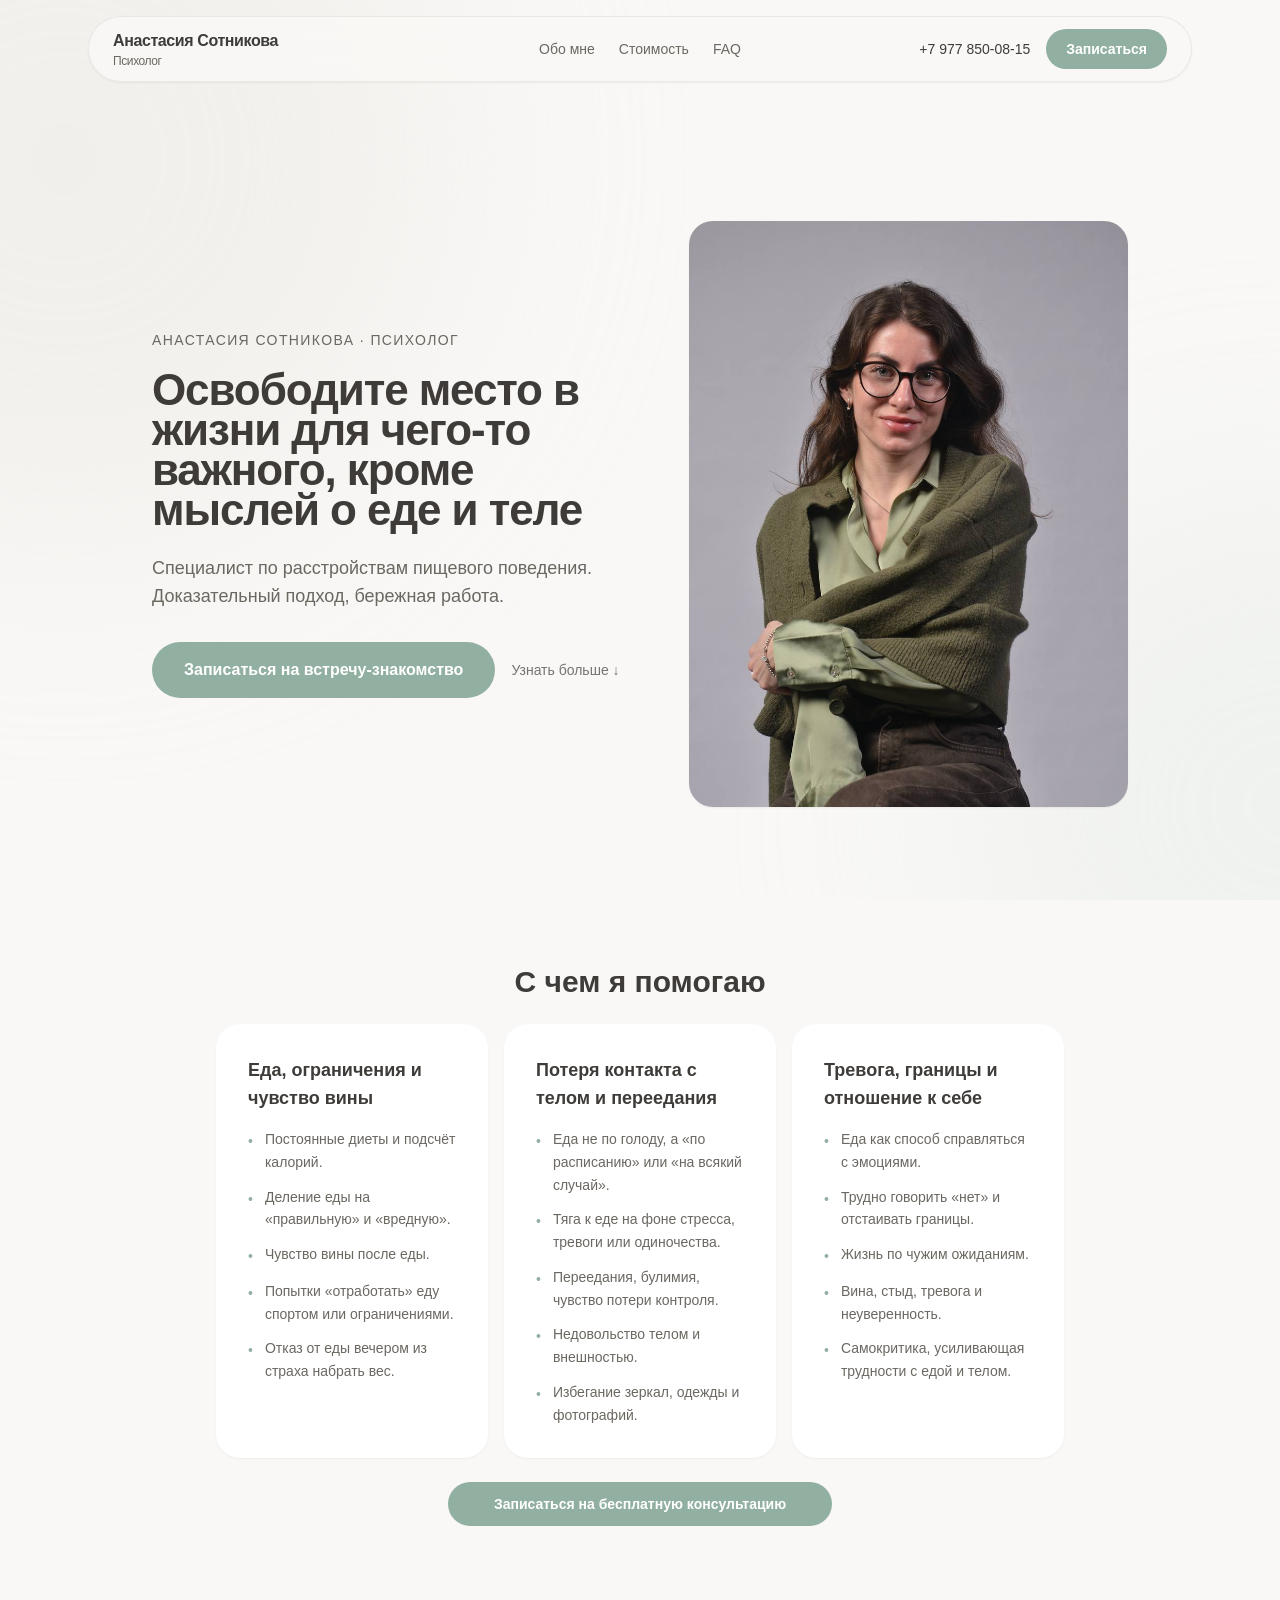
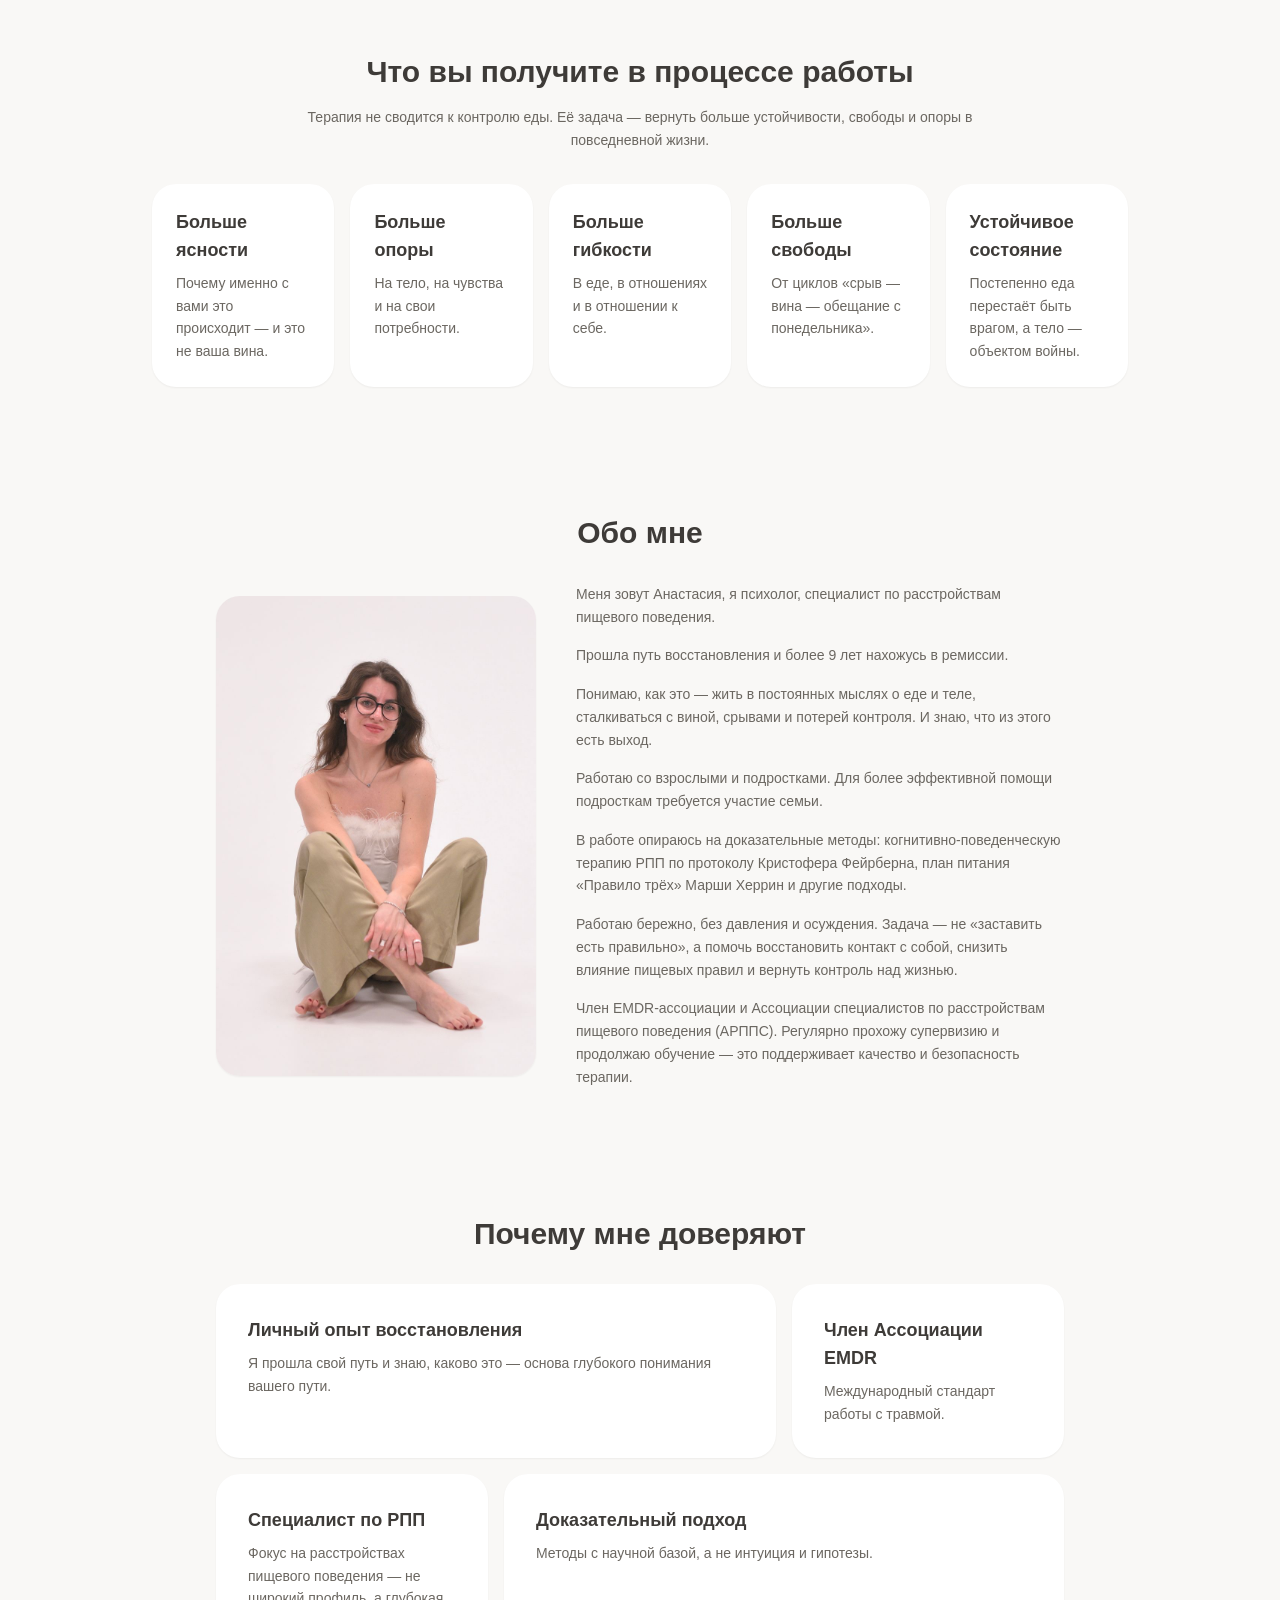
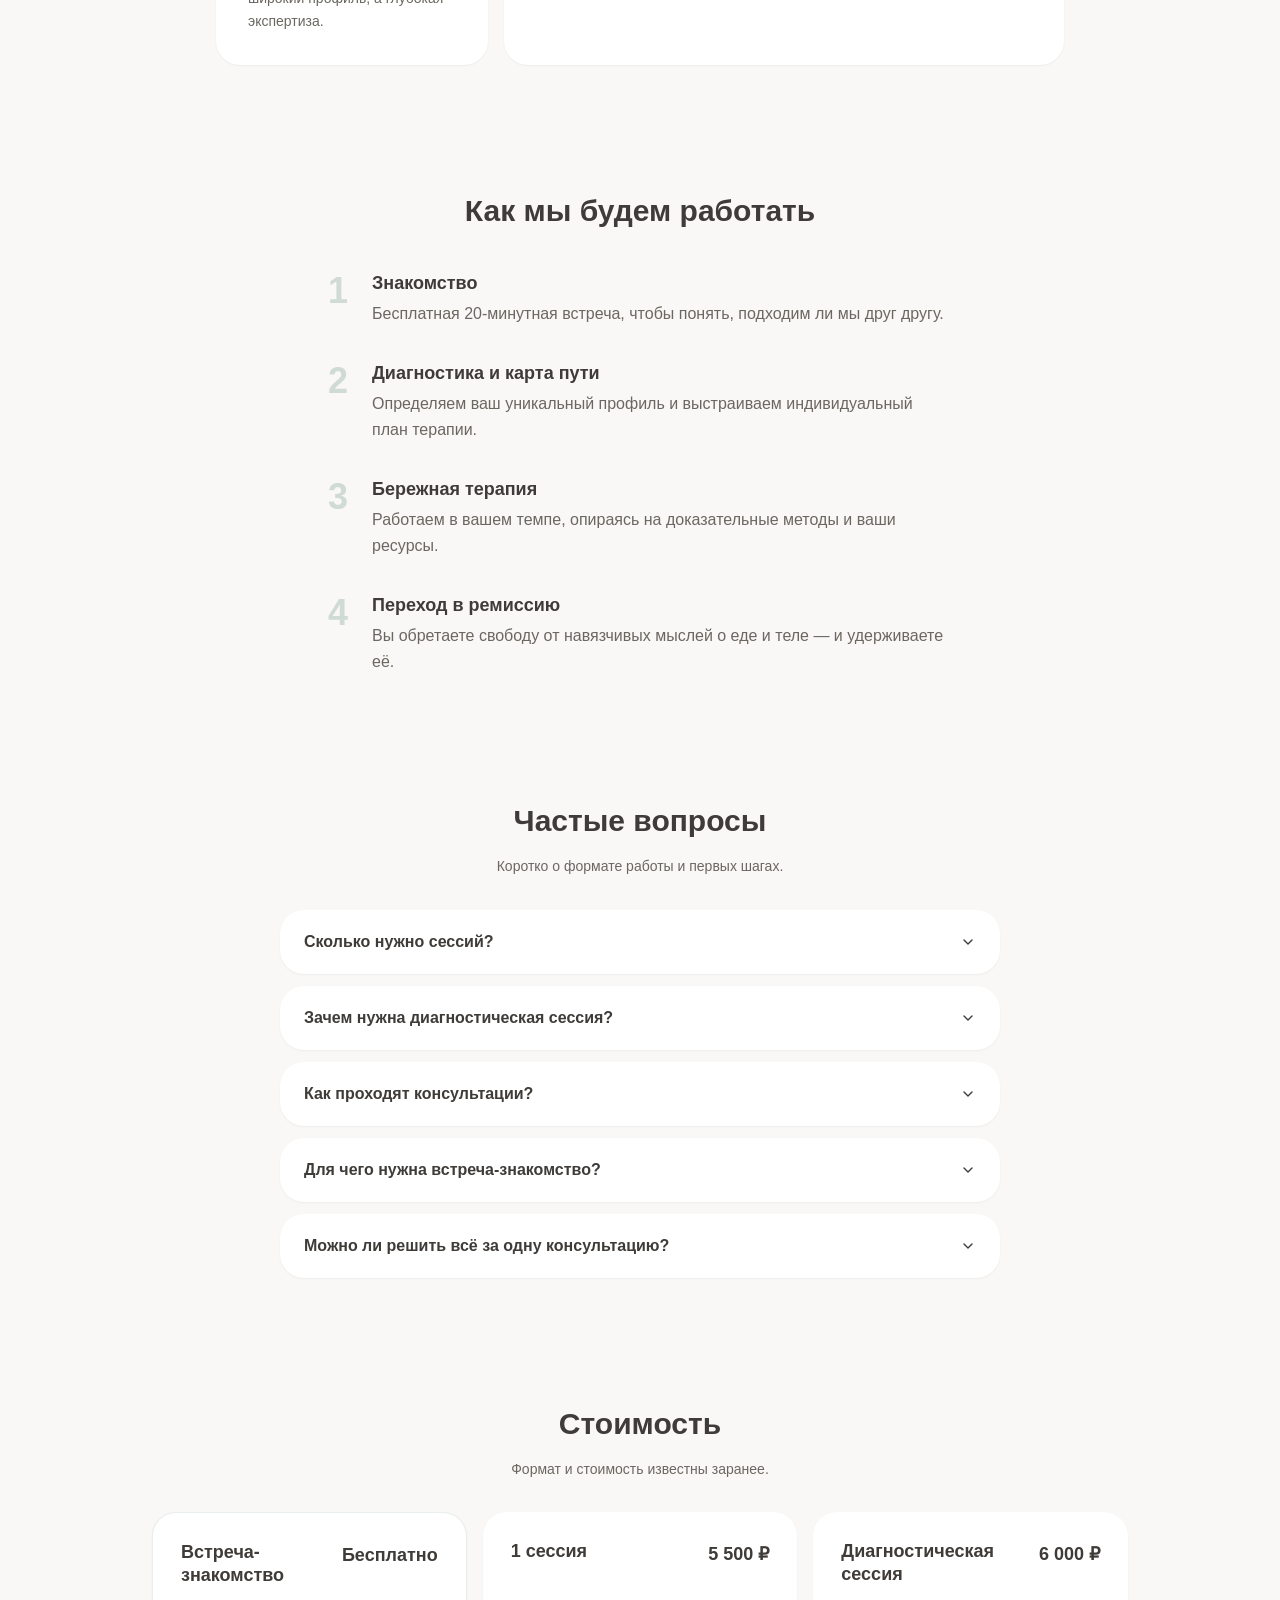
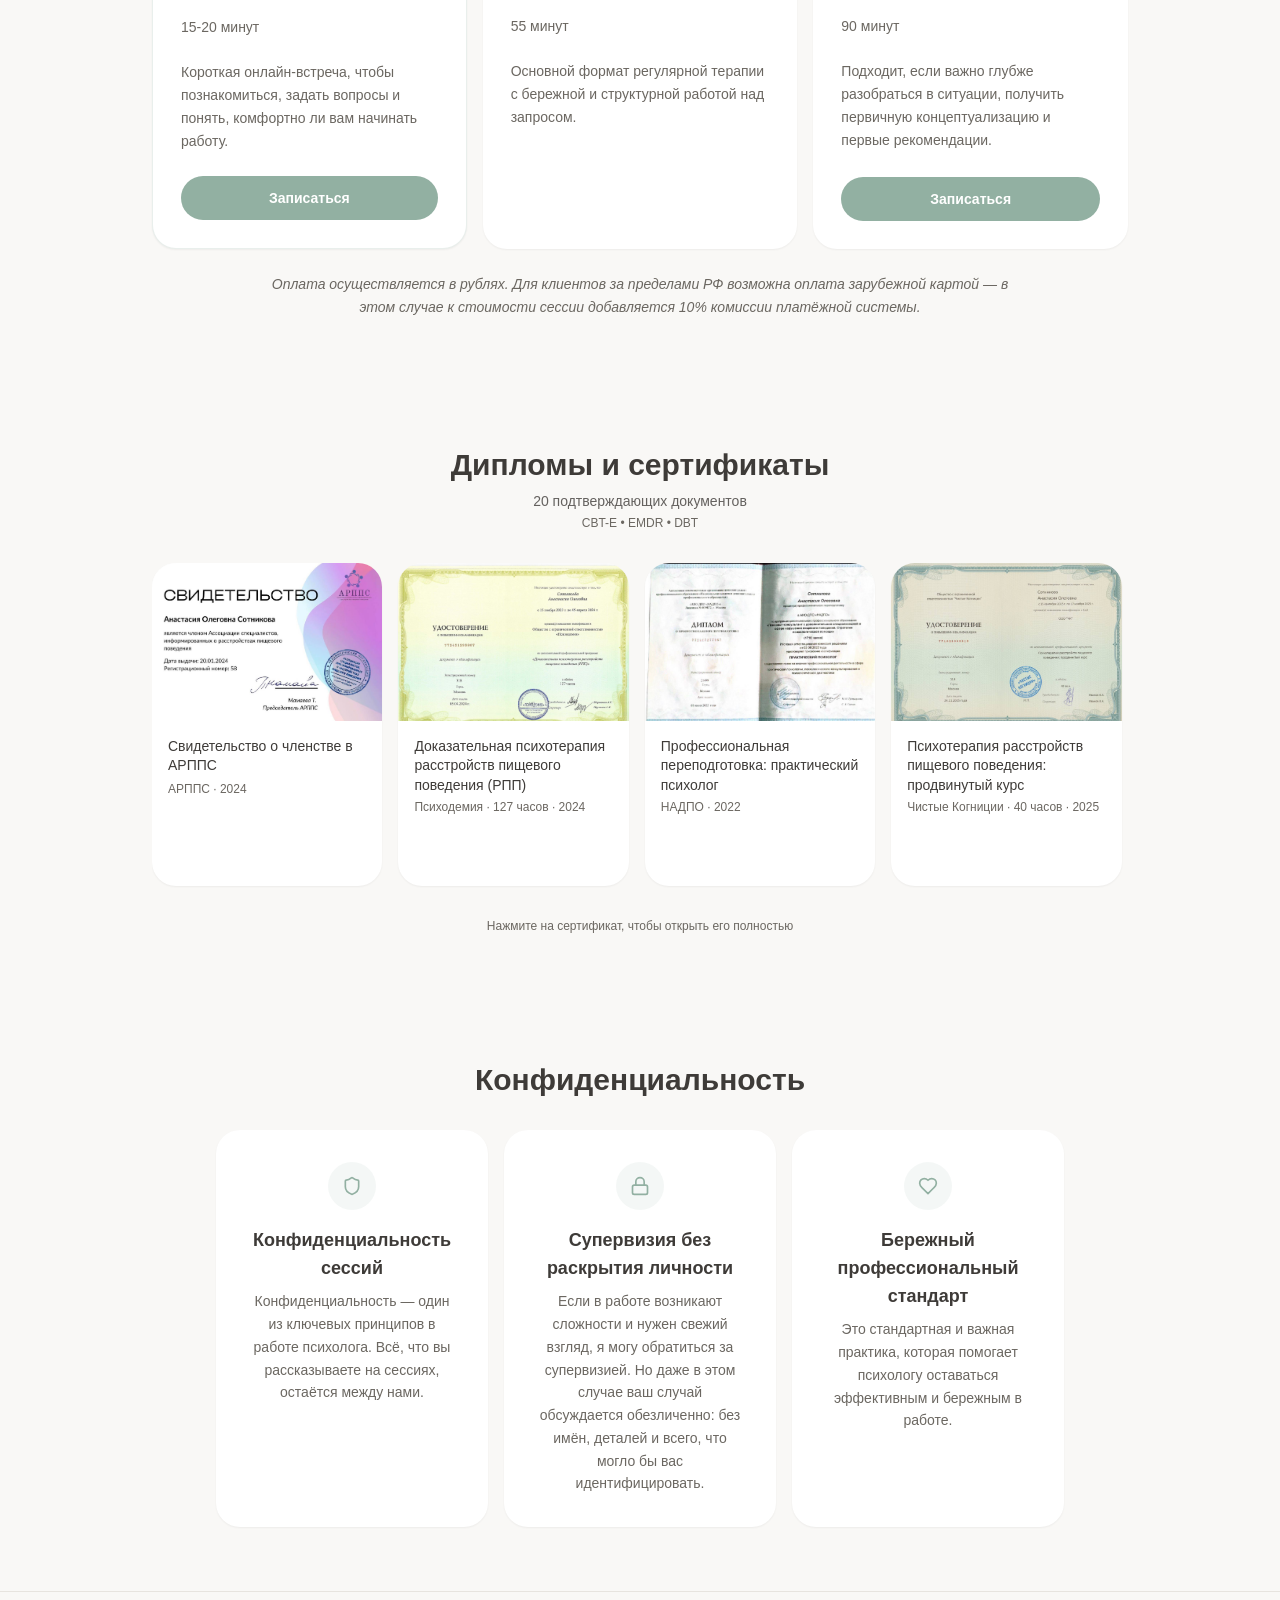
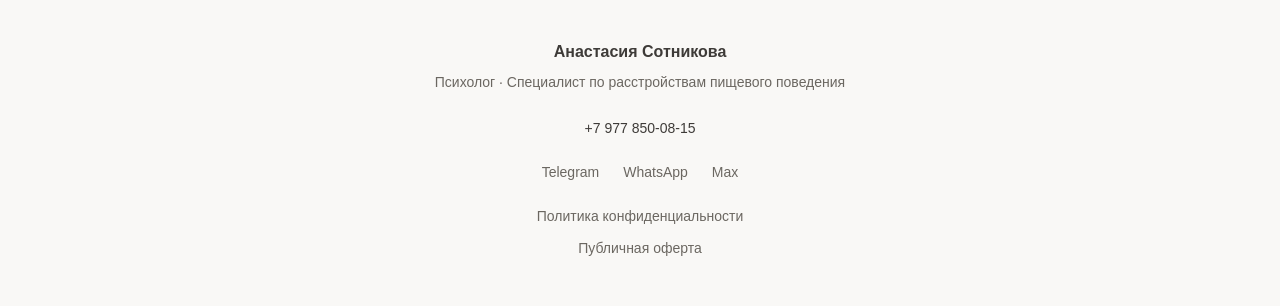
==== commit 42cd3db7: "Publish updated session pricing" ====
--- a/index.html
+++ b/index.html
@@ -138,7 +138,7 @@
       });
     </script>
     <!-- /Yandex.Metrika counter -->
-    <script type="module" crossorigin src="./assets/index-BYagwU5M.js"></script>
+    <script type="module" crossorigin src="./assets/index-lPdNyO6W.js"></script>
     <link rel="stylesheet" crossorigin href="./assets/index-wiKMBxIv.css">
   </head>
 
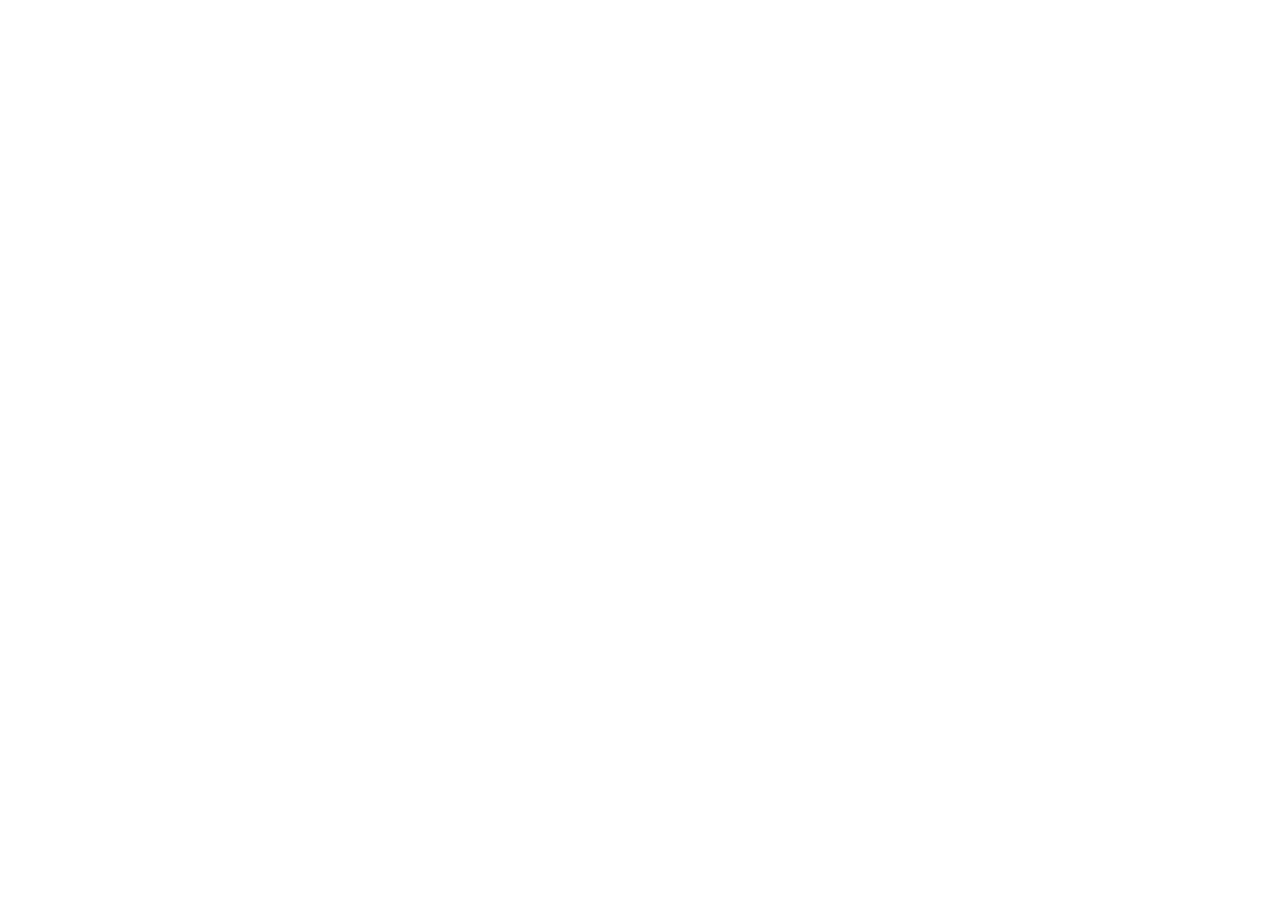
==== commit 4394fba5: "feat: update online price and social preview" ====
--- a/index.html
+++ b/index.html
@@ -6,7 +6,7 @@
     <title>Анастасия Сотникова — психолог по расстройствам пищевого поведения</title>
     <meta
       name="description"
-      content="Психолог по расстройствам пищевого поведения. Доказательный подход, бережная работа, онлайн-консультации."
+      content="Психолог по расстройствам пищевого поведения. Доказательный подход, бережная работа. Сессии онлайн и очно."
     />
     <meta name="author" content="Анастасия Сотникова" />
     <meta name="robots" content="index,follow" />
@@ -14,25 +14,25 @@
       rel="canonical"
       href="https://sotnikova-psy.ru/"
     />
-    <link rel="icon" href="./favicon.ico?v=20260410" sizes="any" />
+    <link rel="icon" href="/favicon.ico?v=20260410" sizes="any" />
     <link
       rel="icon"
       type="image/png"
       sizes="32x32"
-      href="./favicon-32x32.png?v=20260410"
+      href="/favicon-32x32.png?v=20260410"
     />
     <link
       rel="icon"
       type="image/png"
       sizes="16x16"
-      href="./favicon-16x16.png?v=20260410"
+      href="/favicon-16x16.png?v=20260410"
     />
     <link
       rel="apple-touch-icon"
       sizes="180x180"
-      href="./apple-touch-icon.png?v=20260410"
+      href="/apple-touch-icon.png?v=20260410"
     />
-    <link rel="manifest" href="./site.webmanifest?v=20260410" />
+    <link rel="manifest" href="/site.webmanifest?v=20260410" />
     <meta name="theme-color" content="#9eb7a8" />
 
     <meta
@@ -41,7 +41,7 @@
     />
     <meta
       property="og:description"
-      content="Доказательный подход, бережная работа, онлайн-консультации."
+      content="Доказательный подход, бережная работа. Сессии онлайн и очно."
     />
     <meta property="og:type" content="website" />
     <meta property="og:locale" content="ru_RU" />
@@ -51,11 +51,11 @@
     />
     <meta
       property="og:image"
-      content="https://sotnikova-psy.ru/og-telegram-20260512.jpeg"
+      content="https://sotnikova-psy.ru/og-telegram-20261112.jpeg"
     />
     <meta
       property="og:image:secure_url"
-      content="https://sotnikova-psy.ru/og-telegram-20260512.jpeg"
+      content="https://sotnikova-psy.ru/og-telegram-20261112.jpeg"
     />
     <meta property="og:image:type" content="image/jpeg" />
     <meta property="og:image:width" content="1200" />
@@ -72,11 +72,11 @@
     />
     <meta
       name="twitter:description"
-      content="Доказательный подход, бережная работа, онлайн-консультации."
+      content="Доказательный подход, бережная работа. Сессии онлайн и очно."
     />
     <meta
       name="twitter:image"
-      content="https://sotnikova-psy.ru/og-telegram-20260512.jpeg"
+      content="https://sotnikova-psy.ru/og-telegram-20261112.jpeg"
     />
 
     <script type="application/ld+json">
@@ -85,7 +85,7 @@
         "@type": "Person",
         "name": "Анастасия Сотникова",
         "jobTitle": "Психолог",
-        "description": "Психолог по расстройствам пищевого поведения. Доказательный подход, бережная работа, онлайн-консультации.",
+        "description": "Психолог по расстройствам пищевого поведения. Доказательный подход, бережная работа. Сессии онлайн и очно.",
         "url": "https://sotnikova-psy.ru/",
         "areaServed": "RU",
         "knowsAbout": [
@@ -138,8 +138,6 @@
       });
     </script>
     <!-- /Yandex.Metrika counter -->
-    <script type="module" crossorigin src="./assets/index-lPdNyO6W.js"></script>
-    <link rel="stylesheet" crossorigin href="./assets/index-wiKMBxIv.css">
   </head>
 
   <body>
@@ -153,5 +151,6 @@
       </div>
     </noscript>
     <div id="root"></div>
+    <script type="module" src="/src/main.tsx"></script>
   </body>
 </html>
